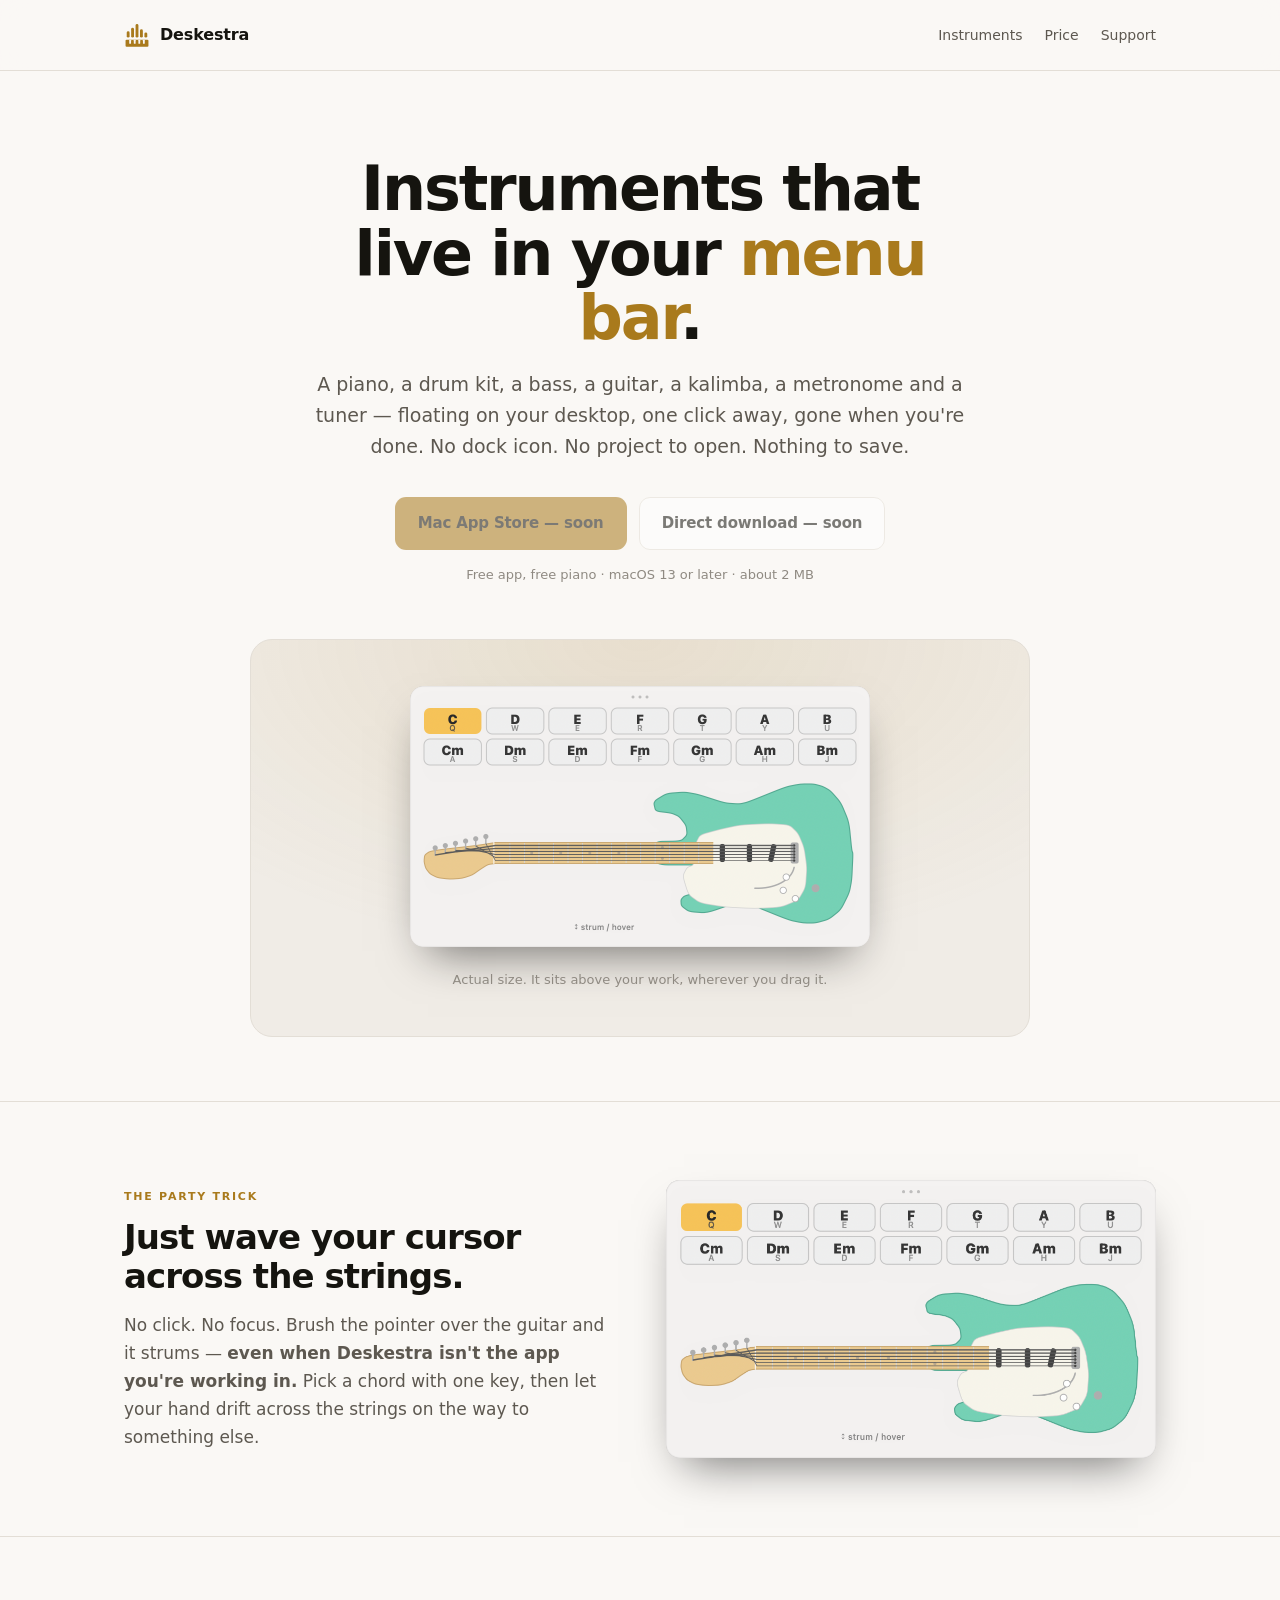
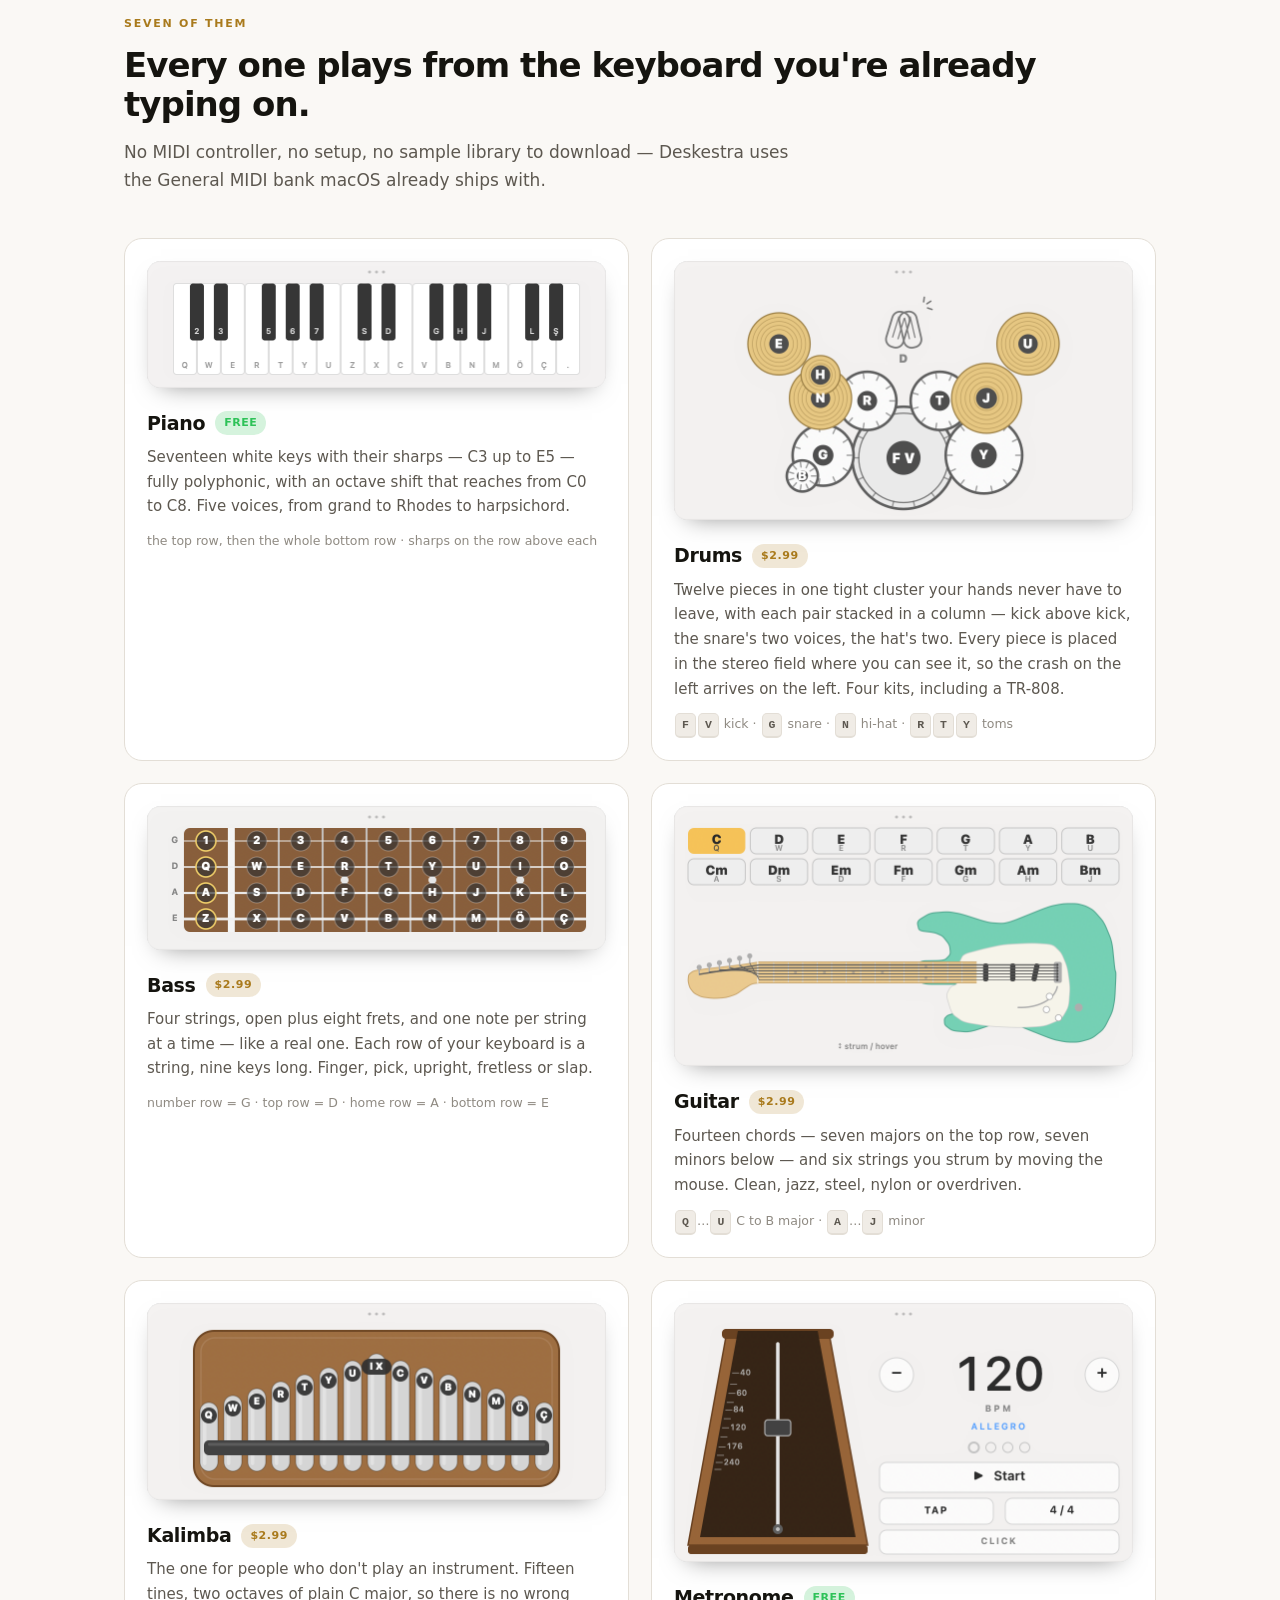
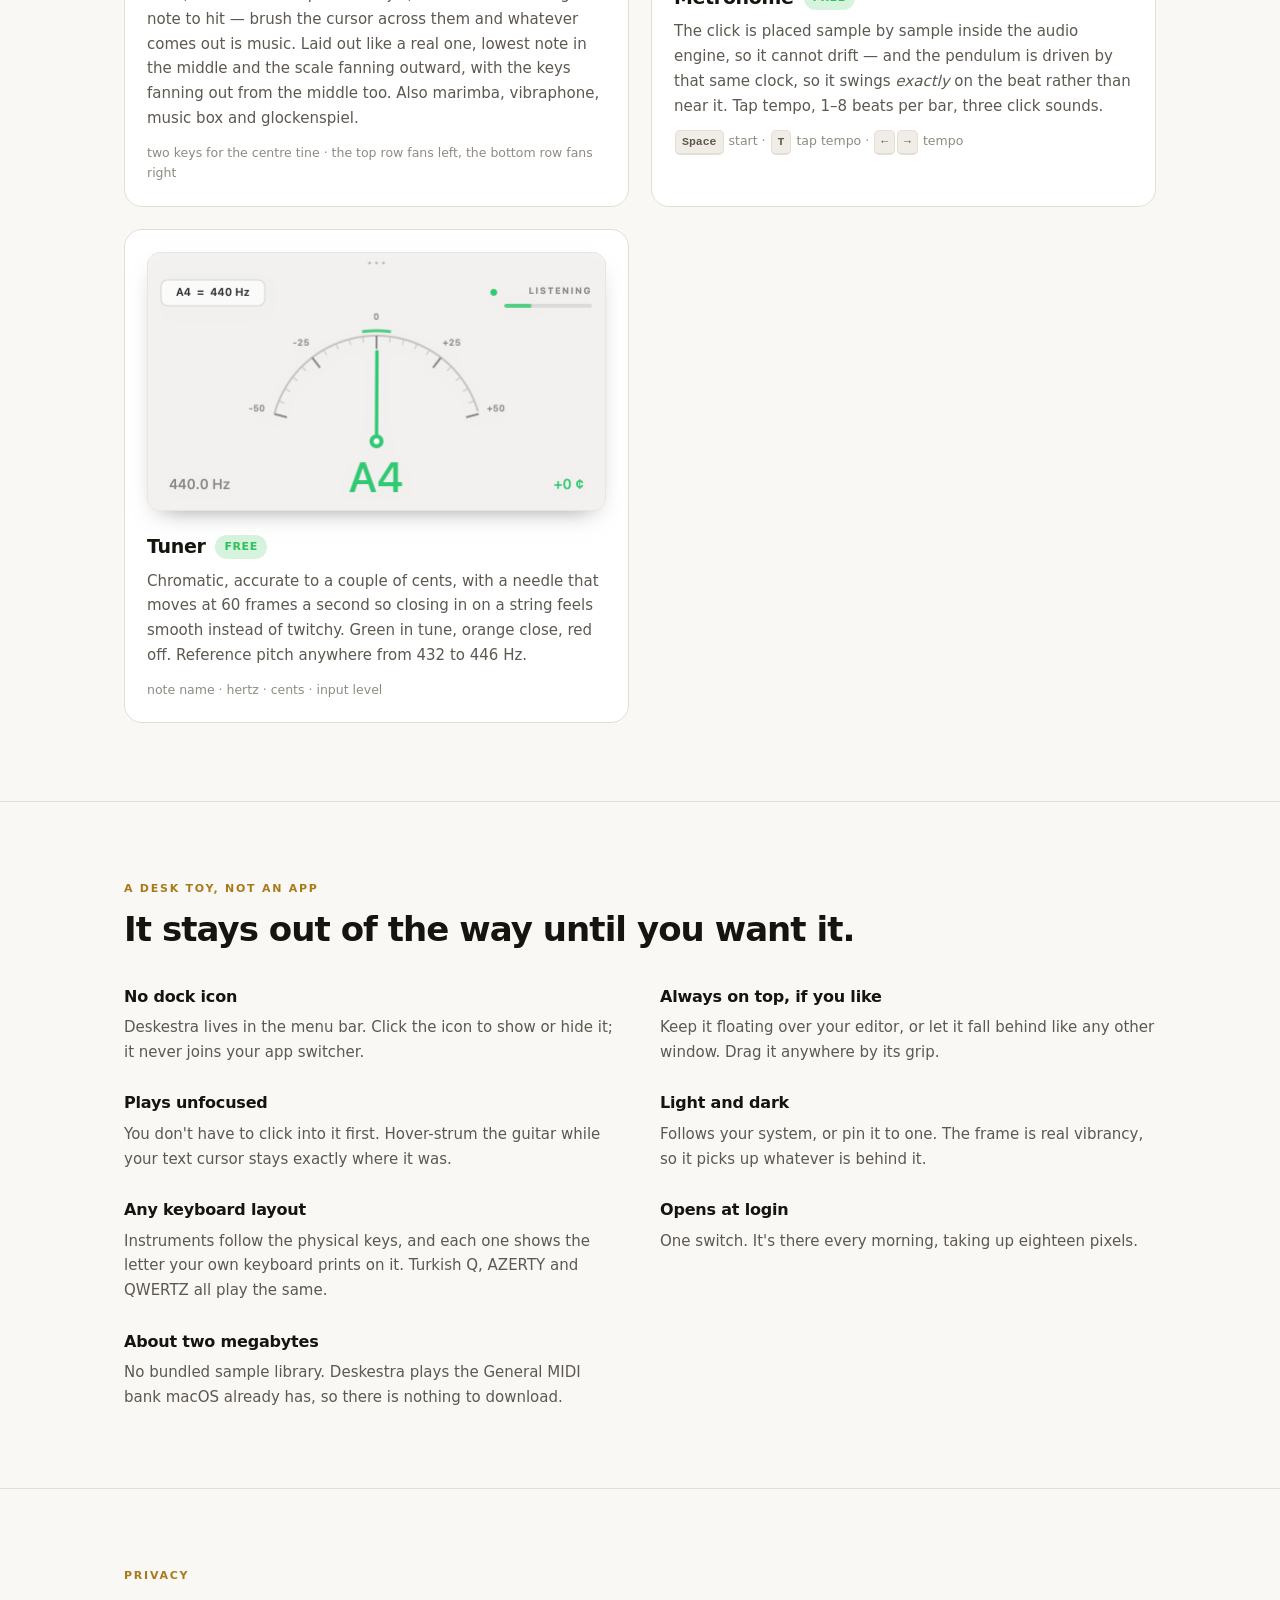
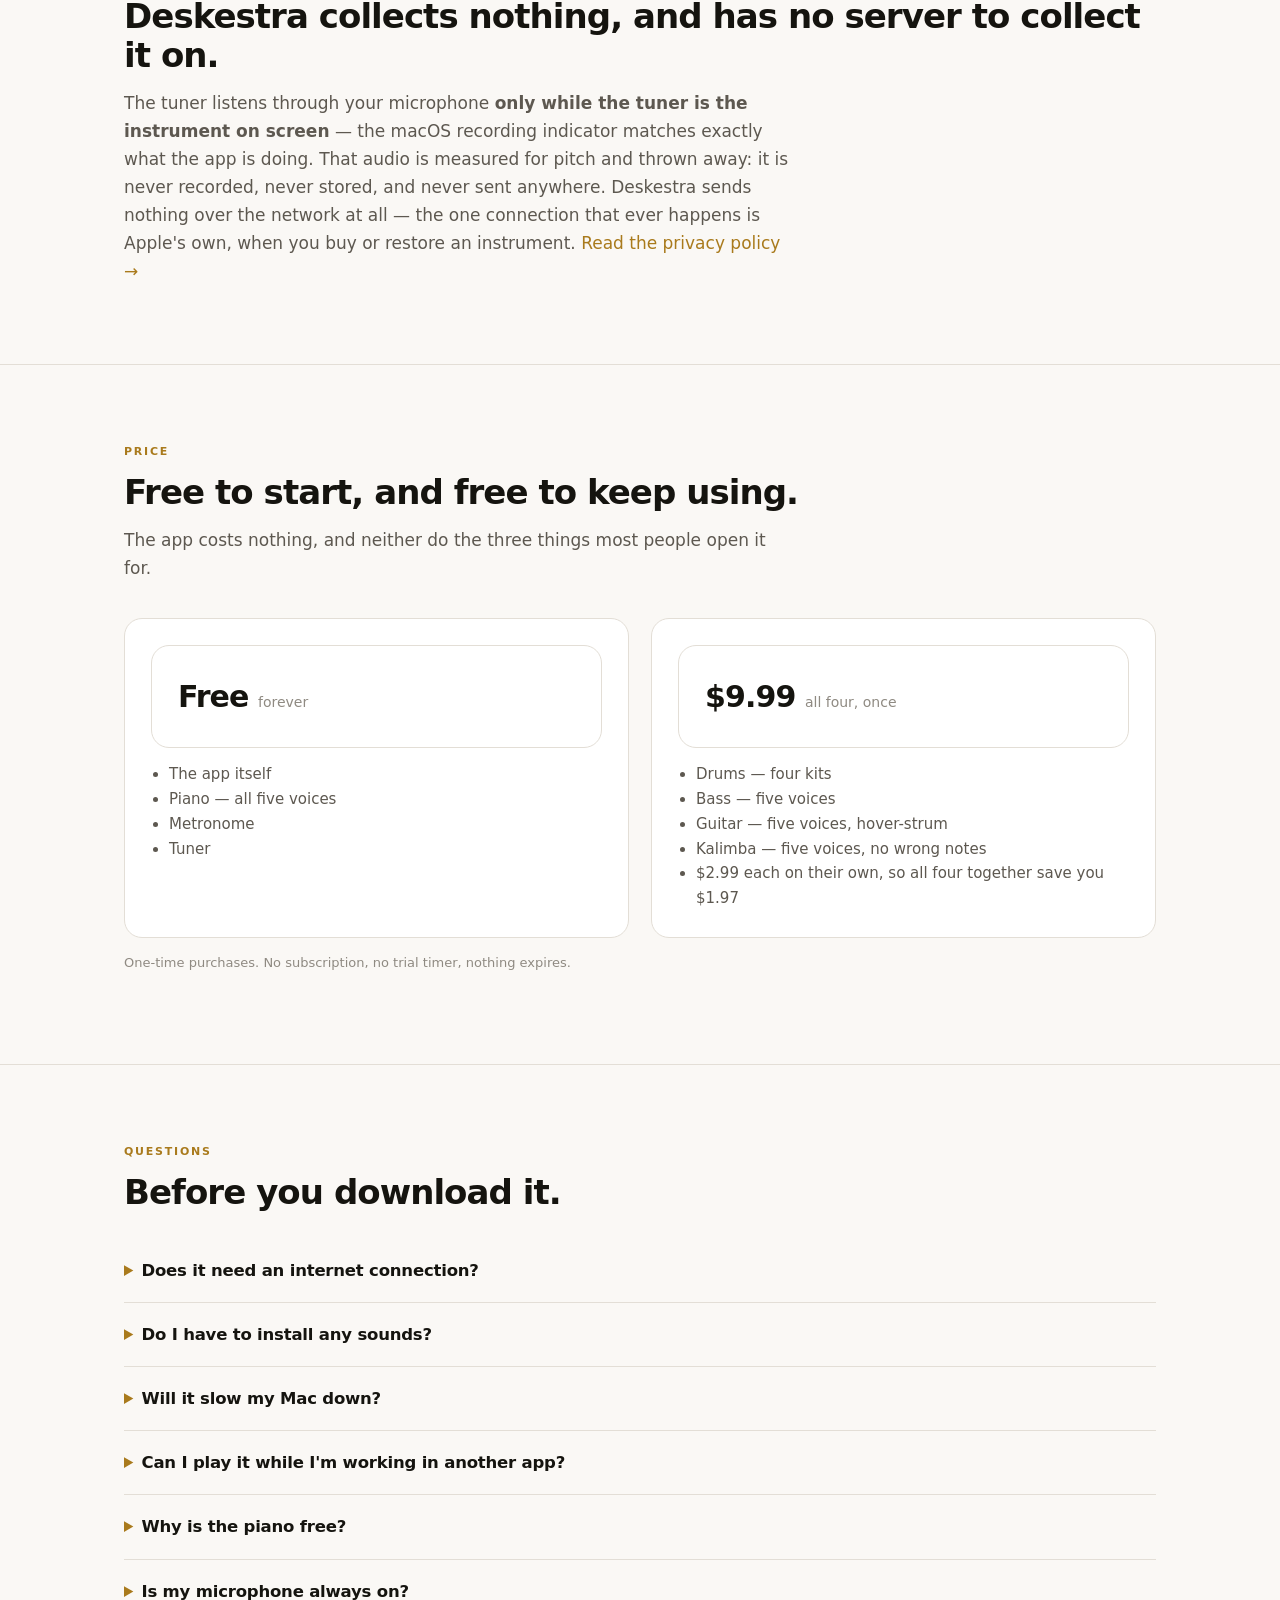
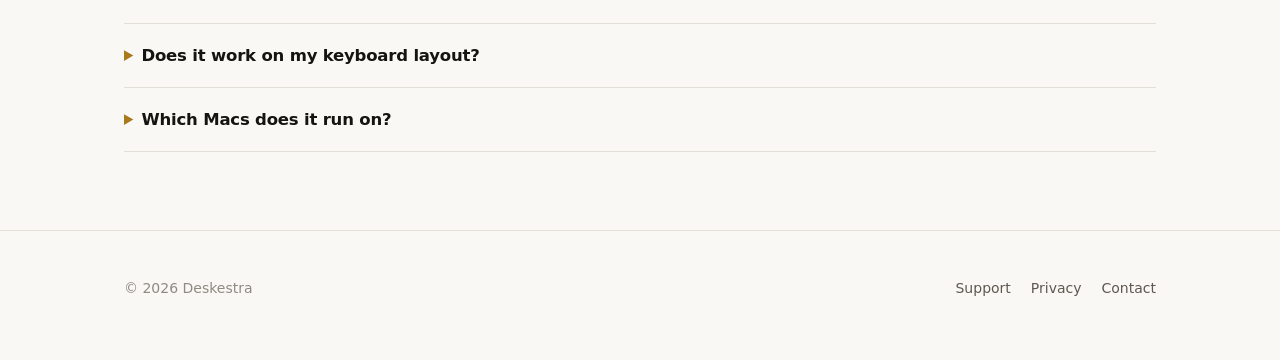
==== index.html @ 3e63b039 "Site: sync from the app repository (99d9c0f)" ====
<!DOCTYPE html>
<html lang="en">
<head>
<meta charset="utf-8">
<meta name="viewport" content="width=device-width, initial-scale=1">
<!-- The page ships its own light and dark designs; stop extensions from re-inventing them. -->
<meta name="darkreader-lock">
<title>Deskestra — instruments in your menu bar</title>
<meta name="description" content="A piano, a drum kit, a bass, a guitar, a kalimba, a metronome and a tuner that live in your Mac's menu bar. Free app, free piano. macOS 13+.">
<meta property="og:title" content="Deskestra — instruments in your menu bar">
<meta property="og:description" content="Seven instruments that float on your desktop, one click away, gone when you're done.">
<meta property="og:type" content="website">
<link rel="stylesheet" href="style.css">
<link rel="icon" href="img/appicon.png">
</head>
<body>

<header>
  <div class="wrap">
    <a class="wordmark" href="/">
      <svg class="mark" viewBox="0 0 100 100" aria-hidden="true">
        <mask id="dm">
          <rect width="100" height="100" fill="#000"/>
          <rect x="10.5" y="36" width="11" height="24" rx="5.5" fill="#fff"/>
          <rect x="27.5" y="22" width="11" height="38" rx="5.5" fill="#fff"/>
          <rect x="44.5" y="8"  width="11" height="52" rx="5.5" fill="#fff"/>
          <rect x="61.5" y="28" width="11" height="32" rx="5.5" fill="#fff"/>
          <rect x="78.5" y="40" width="11" height="20" rx="5.5" fill="#fff"/>
          <rect x="6" y="68" width="88" height="27" rx="4" fill="#fff"/>
          <rect x="20.1" y="68" width="7" height="16" rx="2" fill="#000"/>
          <rect x="37.7" y="68" width="7" height="16" rx="2" fill="#000"/>
          <rect x="55.3" y="68" width="7" height="16" rx="2" fill="#000"/>
          <rect x="72.9" y="68" width="7" height="16" rx="2" fill="#000"/>
        </mask>
        <rect width="100" height="100" fill="currentColor" mask="url(#dm)"/>
      </svg>
      Deskestra
    </a>
    <nav>
      <a href="#instruments">Instruments</a>
      <a href="#price">Price</a>
      <a href="support.html">Support</a>
    </nav>
  </div>
</header>

<div class="wrap hero">
  <h1>Instruments that live in your <em>menu bar</em>.</h1>
  <p class="lede">
    A piano, a drum kit, a bass, a guitar, a kalimba, a metronome and a tuner — floating on your
    desktop, one click away, gone when you're done. No dock icon. No project to open. Nothing to save.
  </p>
  <div class="cta">
    <a class="btn btn-primary" href="#" aria-disabled="true">Mac App Store — soon</a>
    <a class="btn btn-ghost" href="#" aria-disabled="true">Direct download — soon</a>
  </div>
  <p class="cta-note">Free app, free piano · macOS 13 or later · about 2 MB</p>

  <!-- TODO (site/README.md): replace this still with the hover-strum screen recording. Keep the poster
       so the page still reads if the video fails or the visitor has autoplay off.
  <video class="shot" autoplay loop muted playsinline poster="img/guitar-dark.png">
    <source src="img/hover-strum.mp4" type="video/mp4">
  </video> -->
  <figure class="stage">
    <picture>
      <source srcset="img/guitar-dark.png" media="(prefers-color-scheme: dark)">
      <img class="shot" src="img/guitar-light.png" width="920" height="522" alt="Deskestra's guitar module: two rows of chord buttons above an electric guitar you strum with the cursor.">
    </picture>
    <figcaption>Actual size. It sits above your work, wherever you drag it.</figcaption>
  </figure>
</div>

<section id="strum">
  <div class="wrap feature">
    <div>
      <p class="eyebrow">The party trick</p>
      <h2>Just wave your cursor across the strings.</h2>
      <p>
        No click. No focus. Brush the pointer over the guitar and it strums — <strong>even when
        Deskestra isn't the app you're working in.</strong> Pick a chord with one key, then let your
        hand drift across the strings on the way to something else.
      </p>
    </div>
    <picture>
      <source srcset="img/guitar-dark.png" media="(prefers-color-scheme: dark)">
      <img class="shot" src="img/guitar-light.png" width="920" height="522" alt="The guitar module, showing major chords on the top row and minor chords below.">
    </picture>
  </div>
</section>

<section id="instruments">
  <div class="wrap">
    <p class="eyebrow">Seven of them</p>
    <h2>Every one plays from the keyboard you're already typing on.</h2>
    <p>No MIDI controller, no setup, no sample library to download — Deskestra uses the General MIDI
       bank macOS already ships with.</p>

    <div class="grid">

      <article class="card">
        <picture>
          <source srcset="img/piano-dark.png" media="(prefers-color-scheme: dark)">
          <img class="shot" src="img/piano-light.png" width="920" height="254" alt="Two octaves of piano keys with the computer key for each printed on it.">
        </picture>
        <h3>Piano <span class="tag tag-free">Free</span></h3>
        <p>Seventeen white keys with their sharps — C3 up to E5 — fully polyphonic, with an octave shift
           that reaches from C0 to C8. Five voices, from grand to Rhodes to harpsichord.</p>
        <p class="keys">the top row, then the whole bottom row · sharps on the row above each</p>
      </article>

      <article class="card">
        <picture>
          <source srcset="img/drums-dark.png" media="(prefers-color-scheme: dark)">
          <img class="shot" src="img/drums-light.png" width="920" height="400" alt="A drum kit drawn from above: drums as circles, cymbals as gold discs, each with its key letter.">
        </picture>
        <h3>Drums <span class="tag tag-paid">$2.99</span></h3>
        <p>Twelve pieces in one tight cluster your hands never have to leave, with each pair stacked in a
           column — kick above kick, the snare's two voices, the hat's two. Every piece is placed in the
           stereo field where you can see it, so the crash on the left arrives on the left. Four kits,
           including a TR-808.</p>
        <p class="keys"><kbd>F</kbd><kbd>V</kbd> kick · <kbd>G</kbd> snare · <kbd>N</kbd> hi-hat · <kbd>R</kbd><kbd>T</kbd><kbd>Y</kbd> toms</p>
      </article>

      <article class="card">
        <picture>
          <source srcset="img/bass-dark.png" media="(prefers-color-scheme: dark)">
          <img class="shot" src="img/bass-light.png" width="920" height="288" alt="A four-string bass fretboard, one keyboard row per string.">
        </picture>
        <h3>Bass <span class="tag tag-paid">$2.99</span></h3>
        <p>Four strings, open plus eight frets, and one note per string at a time — like a real one.
           Each row of your keyboard is a string, nine keys long. Finger, pick, upright, fretless or slap.</p>
        <p class="keys">number row = G · top row = D · home row = A · bottom row = E</p>
      </article>

      <article class="card">
        <picture>
          <source srcset="img/guitar-dark.png" media="(prefers-color-scheme: dark)">
          <img class="shot" src="img/guitar-light.png" width="920" height="522" alt="The guitar module with fourteen chord buttons above the instrument.">
        </picture>
        <h3>Guitar <span class="tag tag-paid">$2.99</span></h3>
        <p>Fourteen chords — seven majors on the top row, seven minors below — and six strings you
           strum by moving the mouse. Clean, jazz, steel, nylon or overdriven.</p>
        <p class="keys"><kbd>Q</kbd>…<kbd>U</kbd> C to B major · <kbd>A</kbd>…<kbd>J</kbd> minor</p>
      </article>

      <article class="card">
        <picture>
          <source srcset="img/kalimba-dark.png" media="(prefers-color-scheme: dark)">
          <img class="shot" src="img/kalimba-light.png" width="920" height="396" alt="A kalimba: metal tines on a wooden board, the longest in the middle, fanning shorter towards each edge.">
        </picture>
        <h3>Kalimba <span class="tag tag-paid">$2.99</span></h3>
        <p>The one for people who don't play an instrument. Fifteen tines, two octaves of plain C major,
           so there is no wrong note to hit — brush the cursor across them and whatever comes out is
           music. Laid out like a real one, lowest note in the middle and the scale fanning outward, with
           the keys fanning out from the middle too. Also marimba, vibraphone, music box and glockenspiel.</p>
        <p class="keys">two keys for the centre tine · the top row fans left, the bottom row fans right</p>
      </article>

      <article class="card">
        <picture>
          <source srcset="img/metronome-dark.png" media="(prefers-color-scheme: dark)">
          <img class="shot" src="img/metronome-light.png" width="920" height="532" alt="A wedge metronome with a swinging pendulum beside a large BPM readout.">
        </picture>
        <h3>Metronome <span class="tag tag-free">Free</span></h3>
        <p>The click is placed sample by sample inside the audio engine, so it cannot drift — and the
           pendulum is driven by that same clock, so it swings <em>exactly</em> on the beat rather
           than near it. Tap tempo, 1–8 beats per bar, three click sounds.</p>
        <p class="keys"><kbd>Space</kbd> start · <kbd>T</kbd> tap tempo · <kbd>←</kbd><kbd>→</kbd> tempo</p>
      </article>

      <article class="card">
        <picture>
          <source srcset="img/tuner-dark.png" media="(prefers-color-scheme: dark)">
          <img class="shot" src="img/tuner-light.png" width="920" height="580" alt="A chromatic tuner showing the note name, frequency in hertz and the error in cents.">
        </picture>
        <h3>Tuner <span class="tag tag-free">Free</span></h3>
        <p>Chromatic, accurate to a couple of cents, with a needle that moves at 60 frames a second so
           closing in on a string feels smooth instead of twitchy. Green in tune, orange close, red
           off. Reference pitch anywhere from 432 to 446 Hz.</p>
        <p class="keys">note name · hertz · cents · input level</p>
      </article>

    </div>
  </div>
</section>

<section id="desktop">
  <div class="wrap">
    <p class="eyebrow">A desk toy, not an app</p>
    <h2>It stays out of the way until you want it.</h2>
    <ul class="points">
      <li><h3>No dock icon</h3><p>Deskestra lives in the menu bar. Click the icon to show or hide it; it never joins your app switcher.</p></li>
      <li><h3>Always on top, if you like</h3><p>Keep it floating over your editor, or let it fall behind like any other window. Drag it anywhere by its grip.</p></li>
      <li><h3>Plays unfocused</h3><p>You don't have to click into it first. Hover-strum the guitar while your text cursor stays exactly where it was.</p></li>
      <li><h3>Light and dark</h3><p>Follows your system, or pin it to one. The frame is real vibrancy, so it picks up whatever is behind it.</p></li>
      <li><h3>Any keyboard layout</h3><p>Instruments follow the physical keys, and each one shows the letter your own keyboard prints on it. Turkish Q, AZERTY and QWERTZ all play the same.</p></li>
      <li><h3>Opens at login</h3><p>One switch. It's there every morning, taking up eighteen pixels.</p></li>
      <li><h3>About two megabytes</h3><p>No bundled sample library. Deskestra plays the General MIDI bank macOS already has, so there is nothing to download.</p></li>
    </ul>
  </div>
</section>

<section id="privacy-teaser">
  <div class="wrap">
    <p class="eyebrow">Privacy</p>
    <h2>Deskestra collects nothing, and has no server to collect it on.</h2>
    <p>
      The tuner listens through your microphone <strong>only while the tuner is the instrument on
      screen</strong> — the macOS recording indicator matches exactly what the app is doing. That audio
      is measured for pitch and thrown away: it is never recorded, never stored, and never sent
      anywhere. Deskestra sends nothing over the network at all — the one connection that ever happens is
      Apple's own, when you buy or restore an instrument.
      <a href="privacy.html">Read the privacy policy →</a>
    </p>
  </div>
</section>

<section id="price">
  <div class="wrap">
    <p class="eyebrow">Price</p>
    <h2>Free to start, and free to keep using.</h2>
    <p>The app costs nothing, and neither do the three things most people open it for.</p>
    <div class="price">
      <div>
        <div class="amount">Free <small>forever</small></div>
        <ul>
          <li>The app itself</li>
          <li>Piano — all five voices</li>
          <li>Metronome</li>
          <li>Tuner</li>
        </ul>
      </div>
      <div>
        <div class="amount">$9.99 <small>all four, once</small></div>
        <ul>
          <li>Drums — four kits</li>
          <li>Bass — five voices</li>
          <li>Guitar — five voices, hover-strum</li>
          <li>Kalimba — five voices, no wrong notes</li>
          <li>$2.99 each on their own, so all four together save you $1.97</li>
        </ul>
      </div>
    </div>
    <p class="cta-note">One-time purchases. No subscription, no trial timer, nothing expires.</p>
  </div>
</section>

<section id="faq">
  <div class="wrap">
    <p class="eyebrow">Questions</p>
    <h2>Before you download it.</h2>
    <div style="margin-top:26px">
      <details>
        <summary>Does it need an internet connection?</summary>
        <p>No. Every instrument works offline, forever. The only moment a connection is needed is buying or
           restoring an instrument, and that is handled by Apple's App Store rather than by us.</p>
      </details>
      <details>
        <summary>Do I have to install any sounds?</summary>
        <p>No. Every instrument plays the General MIDI bank that ships with macOS, which is why the app
           is about two megabytes instead of several hundred.</p>
      </details>
      <details>
        <summary>Will it slow my Mac down?</summary>
        <p>It does essentially nothing until you play something. The tuner is the only part that works
           continuously, and only while it's the instrument on screen.</p>
      </details>
      <details>
        <summary>Can I play it while I'm working in another app?</summary>
        <p>Yes — that's rather the point. The window doesn't steal focus, and the guitar strums on hover
           without a click.</p>
      </details>
      <details>
        <summary>Why is the piano free?</summary>
        <p>Because a desk toy you have to pay for before you know whether you like it isn't a desk toy.
           Play the piano, run the metronome, tune your guitar. If you want the drums too, they're $2.99.</p>
      </details>
      <details>
        <summary>Is my microphone always on?</summary>
        <p>No. Recording starts when you open the tuner and stops when you leave it. Nothing is recorded
           or transmitted at any point — see the <a href="privacy.html">privacy policy</a>.</p>
      </details>
      <details>
        <summary>Does it work on my keyboard layout?</summary>
        <p>Yes. Every instrument is mapped to physical keys rather than to letters, and the letter drawn on
           each key, tine or drum is the one your own layout prints there — so the fingering is identical on
           a US, Turkish, French or German keyboard.</p>
      </details>
      <details>
        <summary>Which Macs does it run on?</summary>
        <p>macOS 13 Ventura or later, on both Apple silicon and Intel.</p>
      </details>
    </div>
  </div>
</section>

<footer>
  <div class="wrap">
    <span>© 2026 Deskestra</span>
    <nav>
      <a href="support.html">Support</a>
      <a href="privacy.html">Privacy</a>
      <a href="mailto:safabulatdev@icloud.com">Contact</a>
    </nav>
  </div>
</footer>

</body>
</html>
---- style.css ----
/* Deskestra — landing page.
   Brand: charcoal + brass, same as the app icon. Dark first, light supported; both are real designs,
   not one inverted. No framework, no build step, no external requests — the whole site is three HTML
   files and this stylesheet, so it can be dropped on any host. */

:root {
    --brass:      #e6b857;
    --brass-dim:  #c99a3f;
    --bg:         #121212;
    --bg-raise:   #1b1b1c;
    --bg-sink:    #0c0c0d;
    --line:       #2c2c2e;
    --ink:        #f2f0ec;
    --ink-soft:   #a4a09a;
    --ink-faint:  #6d6a66;
    --green:      #2ec258;
    --radius:     14px;
    --page:       1080px;
}

@media (prefers-color-scheme: light) {
    :root {
        --bg:       #faf8f5;
        --bg-raise: #ffffff;
        --bg-sink:  #f0ece6;
        --line:     #e3ded6;
        --ink:      #15140f;
        --ink-soft: #5d5850;
        --ink-faint:#8f8a82;
        --brass:    #a97a1c;
        --brass-dim:#8a6314;
    }
}

* { box-sizing: border-box; }

html { -webkit-text-size-adjust: 100%; }

body {
    margin: 0;
    background: var(--bg);
    color: var(--ink);
    font: 16px/1.65 -apple-system, BlinkMacSystemFont, "Segoe UI", Inter, system-ui, sans-serif;
    -webkit-font-smoothing: antialiased;
}

a { color: var(--brass); text-decoration: none; }
a:hover { text-decoration: underline; }

.wrap { max-width: var(--page); margin: 0 auto; padding: 0 24px; }

/* ── header ─────────────────────────────────────────────────────────────── */
header {
    padding: 22px 0;
    border-bottom: 1px solid var(--line);
    position: sticky; top: 0;
    background: color-mix(in srgb, var(--bg) 88%, transparent);
    backdrop-filter: saturate(160%) blur(12px);
    z-index: 10;
}
header .wrap { display: flex; align-items: center; gap: 12px; }
.wordmark { display: flex; align-items: center; gap: 10px; font-weight: 650; letter-spacing: -0.01em; color: var(--ink); }
.wordmark:hover { text-decoration: none; }
.mark { width: 26px; height: 26px; color: var(--brass); flex: none; }
header nav { margin-left: auto; display: flex; gap: 22px; font-size: 14px; }
header nav a { color: var(--ink-soft); }
header nav a:hover { color: var(--ink); text-decoration: none; }

/* ── hero ───────────────────────────────────────────────────────────────── */
.hero { padding: 86px 0 64px; text-align: center; }
.hero h1 {
    margin: 0 auto 18px;
    max-width: 15ch;
    font-size: clamp(34px, 6.4vw, 62px);
    line-height: 1.04;
    letter-spacing: -0.035em;
    font-weight: 700;
}
.hero h1 em { font-style: normal; color: var(--brass); }
.lede {
    margin: 0 auto;
    max-width: 54ch;
    font-size: clamp(16px, 2.1vw, 19px);
    color: var(--ink-soft);
}

.cta { margin-top: 34px; display: flex; gap: 12px; justify-content: center; flex-wrap: wrap; }
.btn {
    display: inline-flex; align-items: center; gap: 9px;
    padding: 13px 22px; border-radius: 11px;
    font-size: 15px; font-weight: 600; letter-spacing: -0.01em;
    border: 1px solid transparent;
}
.btn-primary { background: var(--brass); color: #17140d; }
.btn-primary:hover { background: var(--brass-dim); text-decoration: none; }
.btn-ghost { border-color: var(--line); color: var(--ink); background: var(--bg-raise); }
.btn-ghost:hover { border-color: var(--ink-faint); text-decoration: none; }
.btn[aria-disabled="true"] { opacity: .55; pointer-events: none; }
.cta-note { margin-top: 14px; font-size: 13px; color: var(--ink-faint); }

/* The app window, shown floating the way it actually sits on your desktop. */
.stage {
    margin: 54px auto 0;
    max-width: 780px;
    padding: 46px 30px;
    border-radius: 22px;
    border: 1px solid var(--line);
    background:
        radial-gradient(120% 130% at 50% 0%, color-mix(in srgb, var(--brass) 12%, transparent), transparent 62%),
        var(--bg-sink);
}
.shot { width: 100%; max-width: 460px; height: auto; display: block; margin: 0 auto;
        border-radius: var(--radius); box-shadow: 0 22px 44px -18px rgba(0,0,0,.55); }
.stage figcaption { margin-top: 22px; font-size: 13px; color: var(--ink-faint); }

/* ── sections ───────────────────────────────────────────────────────────── */
section { padding: 78px 0; border-top: 1px solid var(--line); }
.eyebrow {
    margin: 0 0 12px; font-size: 11px; font-weight: 700;
    letter-spacing: .16em; text-transform: uppercase; color: var(--brass);
}
h2 { margin: 0 0 14px; font-size: clamp(25px, 3.6vw, 34px); line-height: 1.15; letter-spacing: -0.028em; font-weight: 680; }
h2 + p { margin: 0; max-width: 62ch; color: var(--ink-soft); font-size: 17px; }

.feature { display: grid; grid-template-columns: 1fr 1fr; gap: 52px; align-items: center; }
.feature .shot { max-width: 100%; }

/* ── instrument grid ────────────────────────────────────────────────────── */
.grid { margin-top: 44px; display: grid; grid-template-columns: repeat(2, 1fr); gap: 22px; }
.card {
    padding: 22px; border: 1px solid var(--line); border-radius: 18px; background: var(--bg-raise);
}
.card .shot { max-width: 100%; box-shadow: 0 10px 24px -14px rgba(0,0,0,.5); }
.card h3 { margin: 20px 0 6px; font-size: 19px; letter-spacing: -0.018em; display: flex; align-items: center; gap: 10px; }
.card p { margin: 0; color: var(--ink-soft); font-size: 15px; }
.card .keys { margin: 12px 0 0; font-size: 12.5px; color: var(--ink-faint); }
kbd {
    display: inline-block; padding: 1px 6px; margin: 0 1px;
    border: 1px solid var(--line); border-bottom-width: 2px; border-radius: 5px;
    background: var(--bg-sink); font: 600 11.5px/1.7 ui-monospace, SFMono-Regular, Menlo, monospace;
    color: var(--ink-soft);
}
.tag {
    padding: 3px 9px; border-radius: 999px; font-size: 11px; font-weight: 700;
    letter-spacing: .05em; text-transform: uppercase;
}
.tag-free { background: color-mix(in srgb, var(--green) 20%, transparent); color: var(--green); }
.tag-paid { background: color-mix(in srgb, var(--brass) 18%, transparent); color: var(--brass); }

/* ── lists ──────────────────────────────────────────────────────────────── */
.points { margin: 34px 0 0; padding: 0; list-style: none; display: grid; grid-template-columns: repeat(2, 1fr); gap: 26px 40px; }
.points h3 { margin: 0 0 5px; font-size: 16px; letter-spacing: -0.012em; }
.points p { margin: 0; color: var(--ink-soft); font-size: 15px; }

.price { margin-top: 36px; display: grid; grid-template-columns: repeat(2, 1fr); gap: 22px; }
.price div { padding: 26px; border: 1px solid var(--line); border-radius: 18px; background: var(--bg-raise); }
.price .amount { font-size: 30px; font-weight: 700; letter-spacing: -0.03em; }
.price .amount small { font-size: 14px; font-weight: 500; color: var(--ink-faint); letter-spacing: 0; }
.price ul { margin: 14px 0 0; padding-left: 18px; color: var(--ink-soft); font-size: 15px; }

details {
    padding: 18px 0; border-bottom: 1px solid var(--line);
}
details summary { cursor: pointer; font-weight: 600; font-size: 16.5px; letter-spacing: -0.012em; }
details summary::marker { color: var(--brass); }
details p { margin: 10px 0 0; color: var(--ink-soft); }

/* ── footer ─────────────────────────────────────────────────────────────── */
footer { padding: 46px 0 60px; border-top: 1px solid var(--line); color: var(--ink-faint); font-size: 14px; }
footer .wrap { display: flex; gap: 24px; flex-wrap: wrap; align-items: center; }
footer nav { margin-left: auto; display: flex; gap: 20px; }
footer a { color: var(--ink-soft); }

/* ── prose pages (privacy, support) ─────────────────────────────────────── */
.prose { max-width: 66ch; padding: 64px 0 90px; }
.prose h1 { font-size: clamp(28px, 4.4vw, 40px); letter-spacing: -0.03em; margin: 0 0 8px; }
.prose .updated { margin: 0 0 34px; color: var(--ink-faint); font-size: 14px; }
.prose h2 { font-size: 20px; margin: 38px 0 10px; }
.prose p, .prose li { color: var(--ink-soft); }
.prose strong { color: var(--ink); }
.prose ul { padding-left: 20px; }

@media (max-width: 760px) {
    .feature, .grid, .points, .price { grid-template-columns: 1fr; }
    .feature { gap: 30px; }
    section { padding: 58px 0; }
    .hero { padding: 60px 0 44px; }
    header nav { display: none; }
}
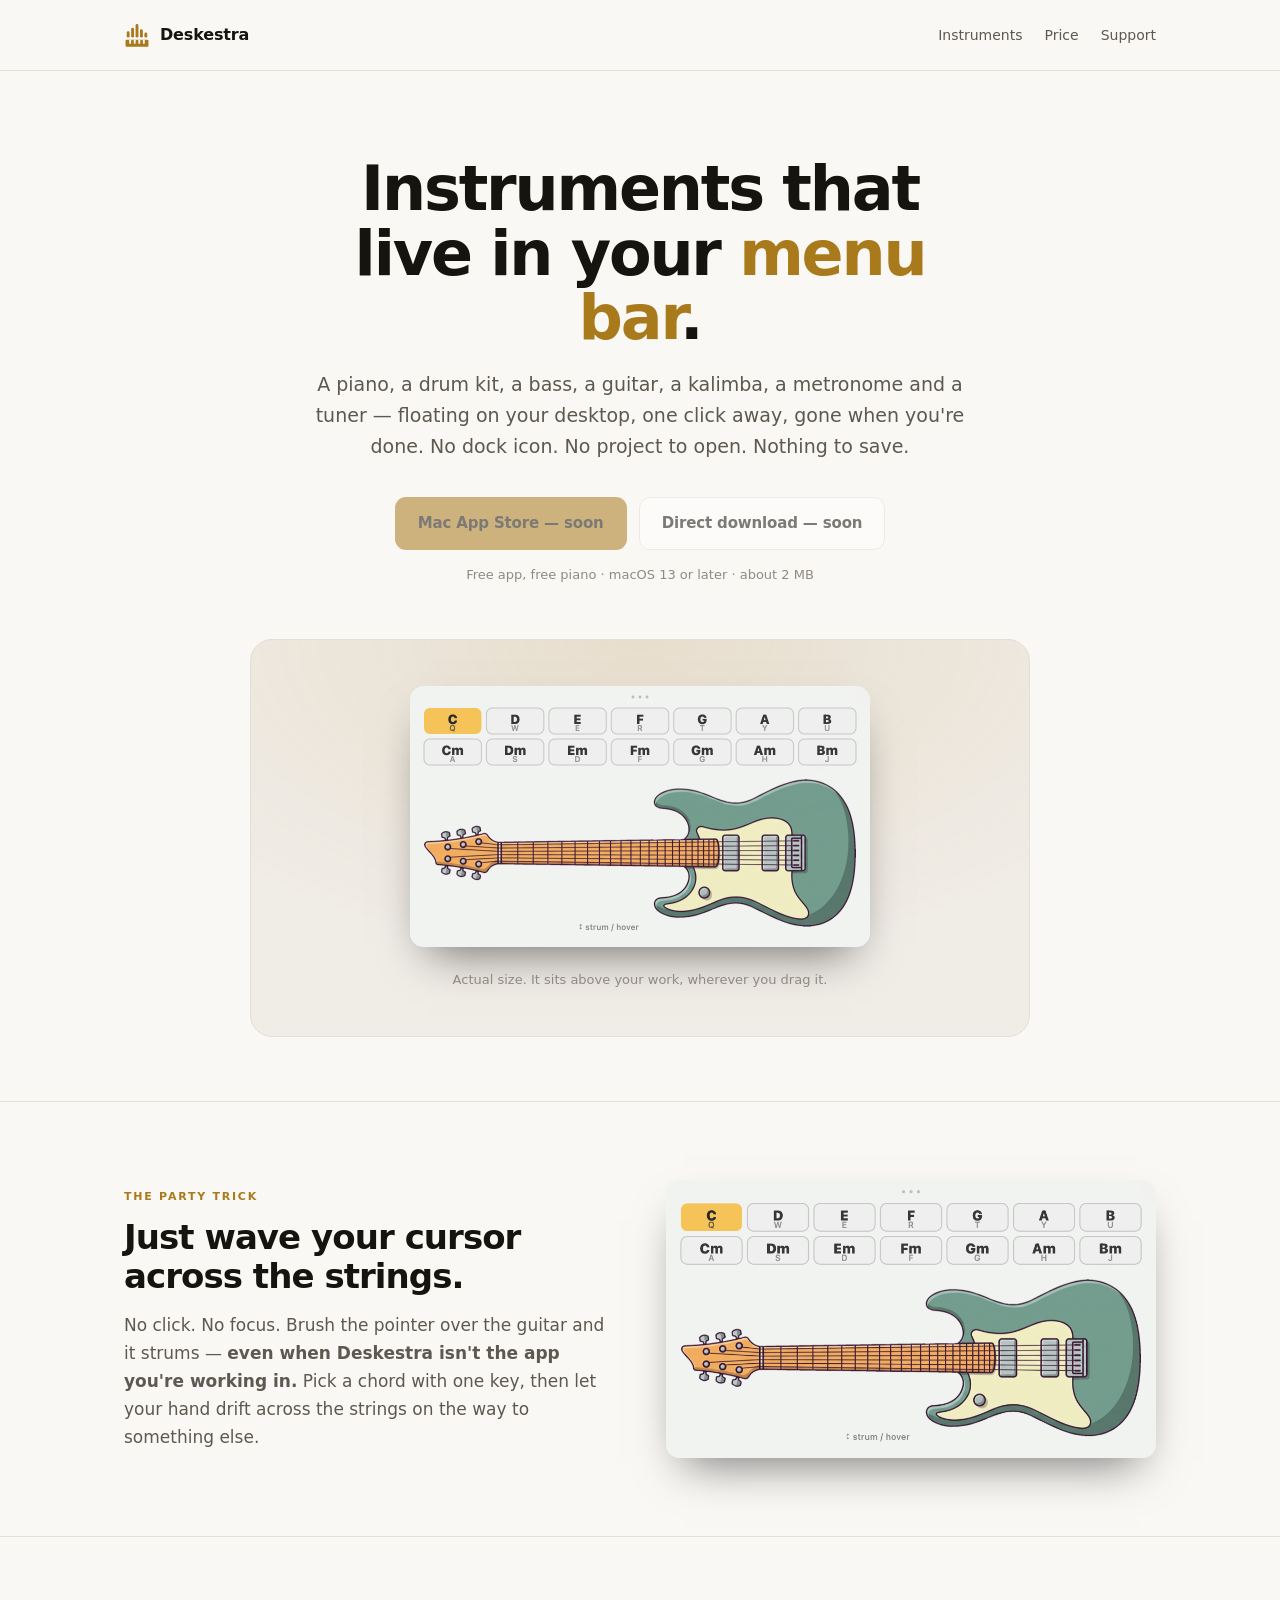
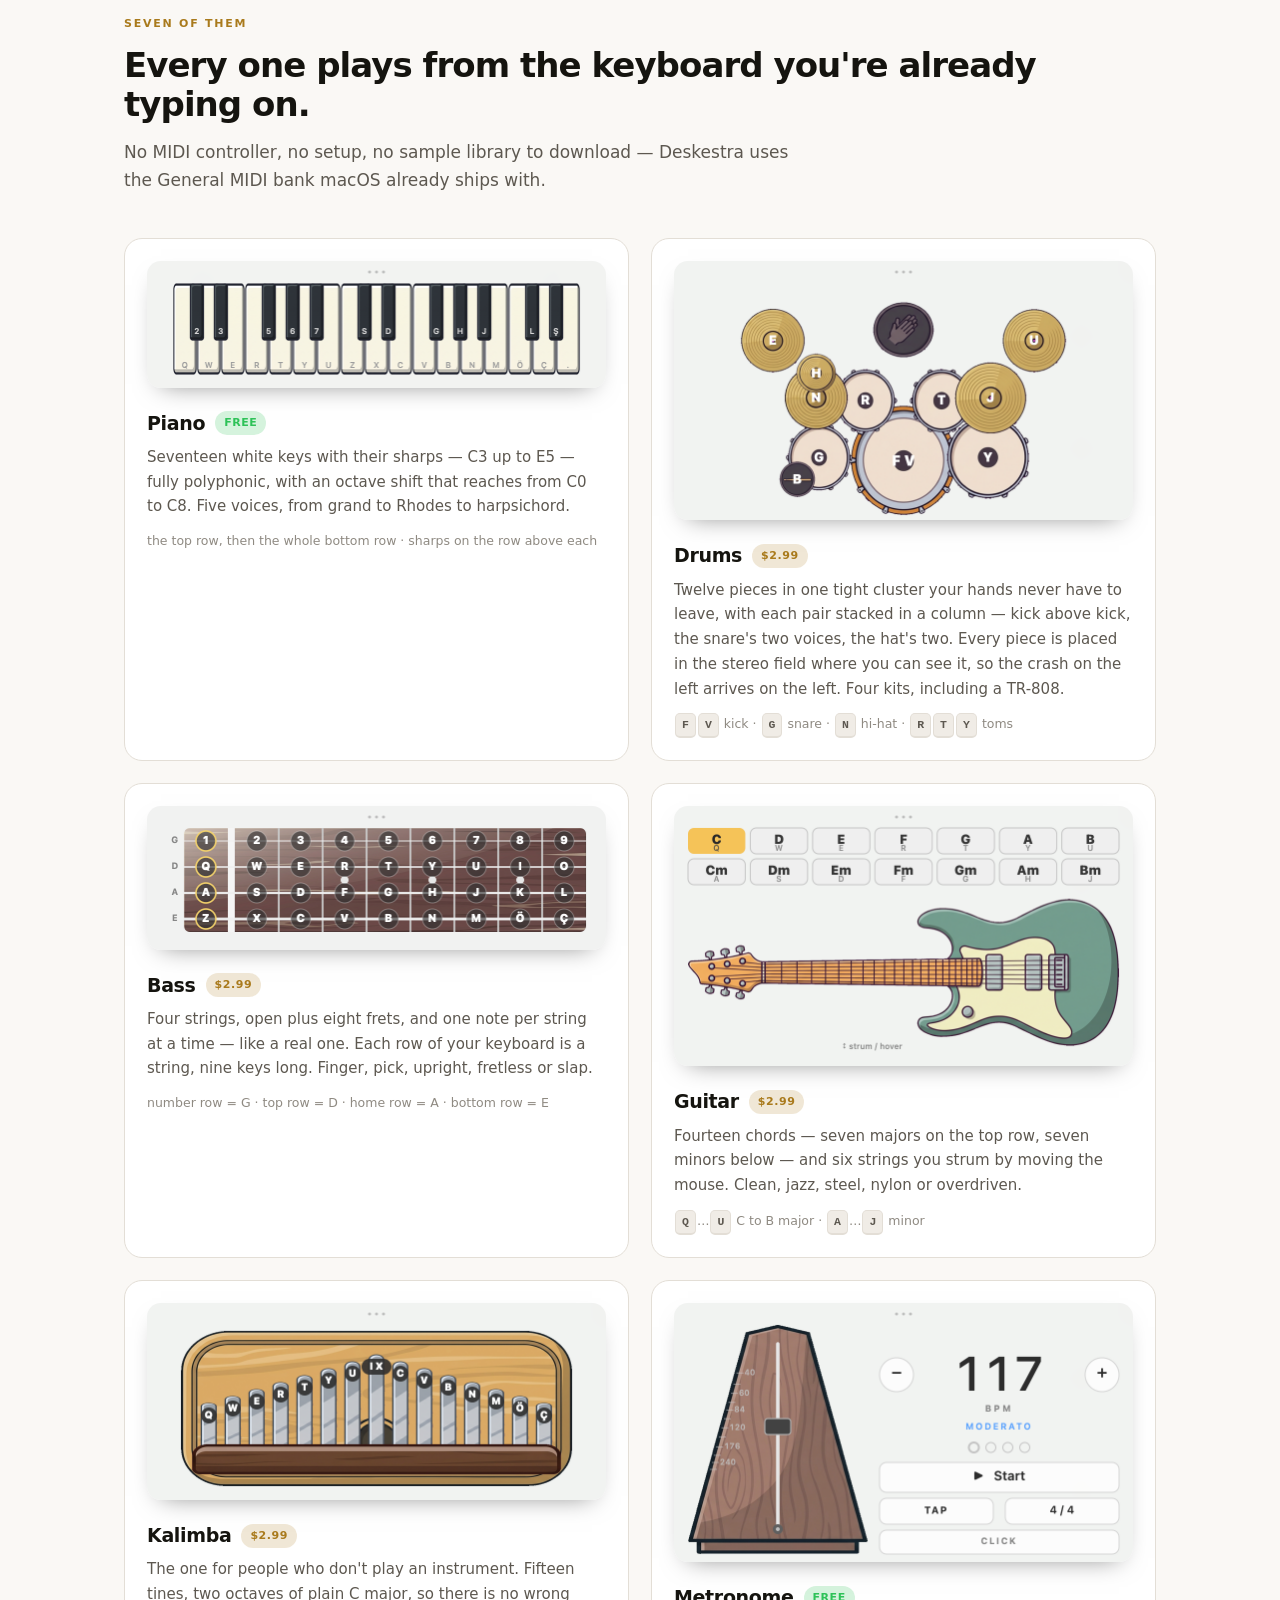
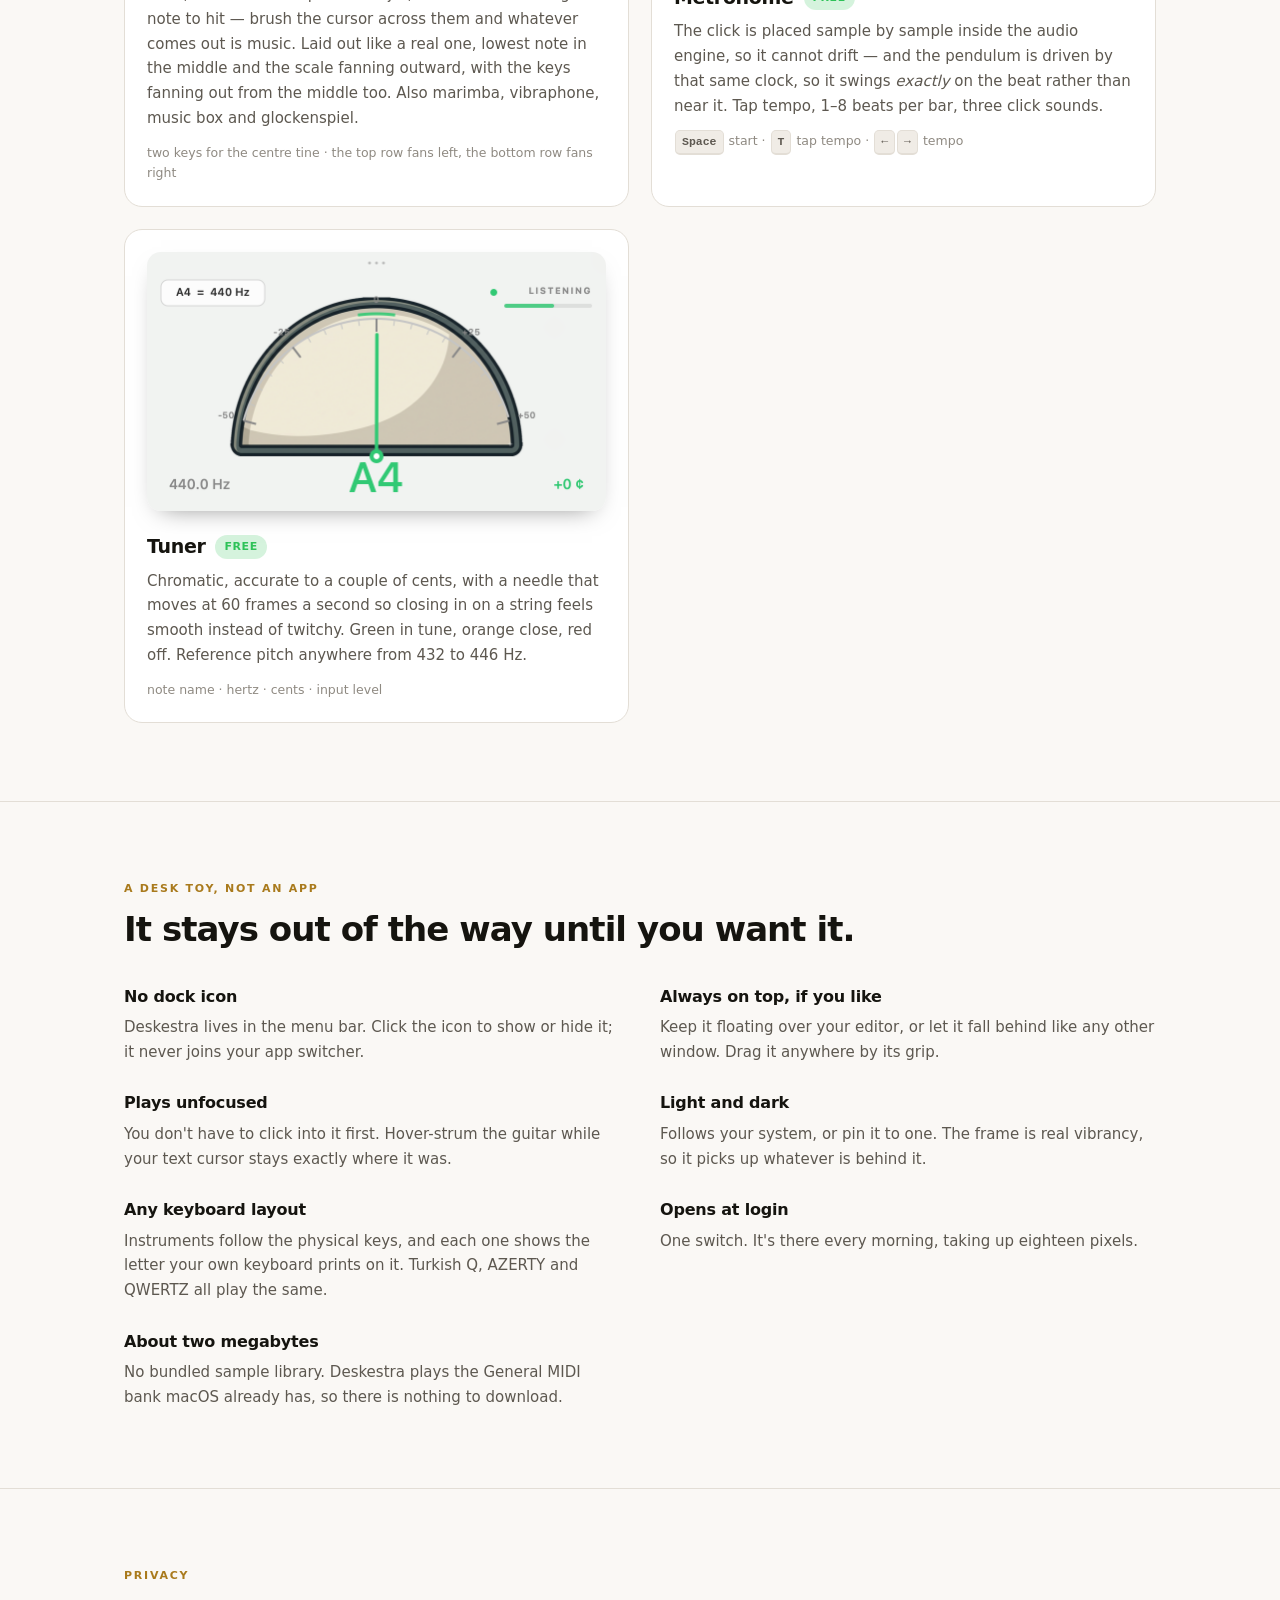
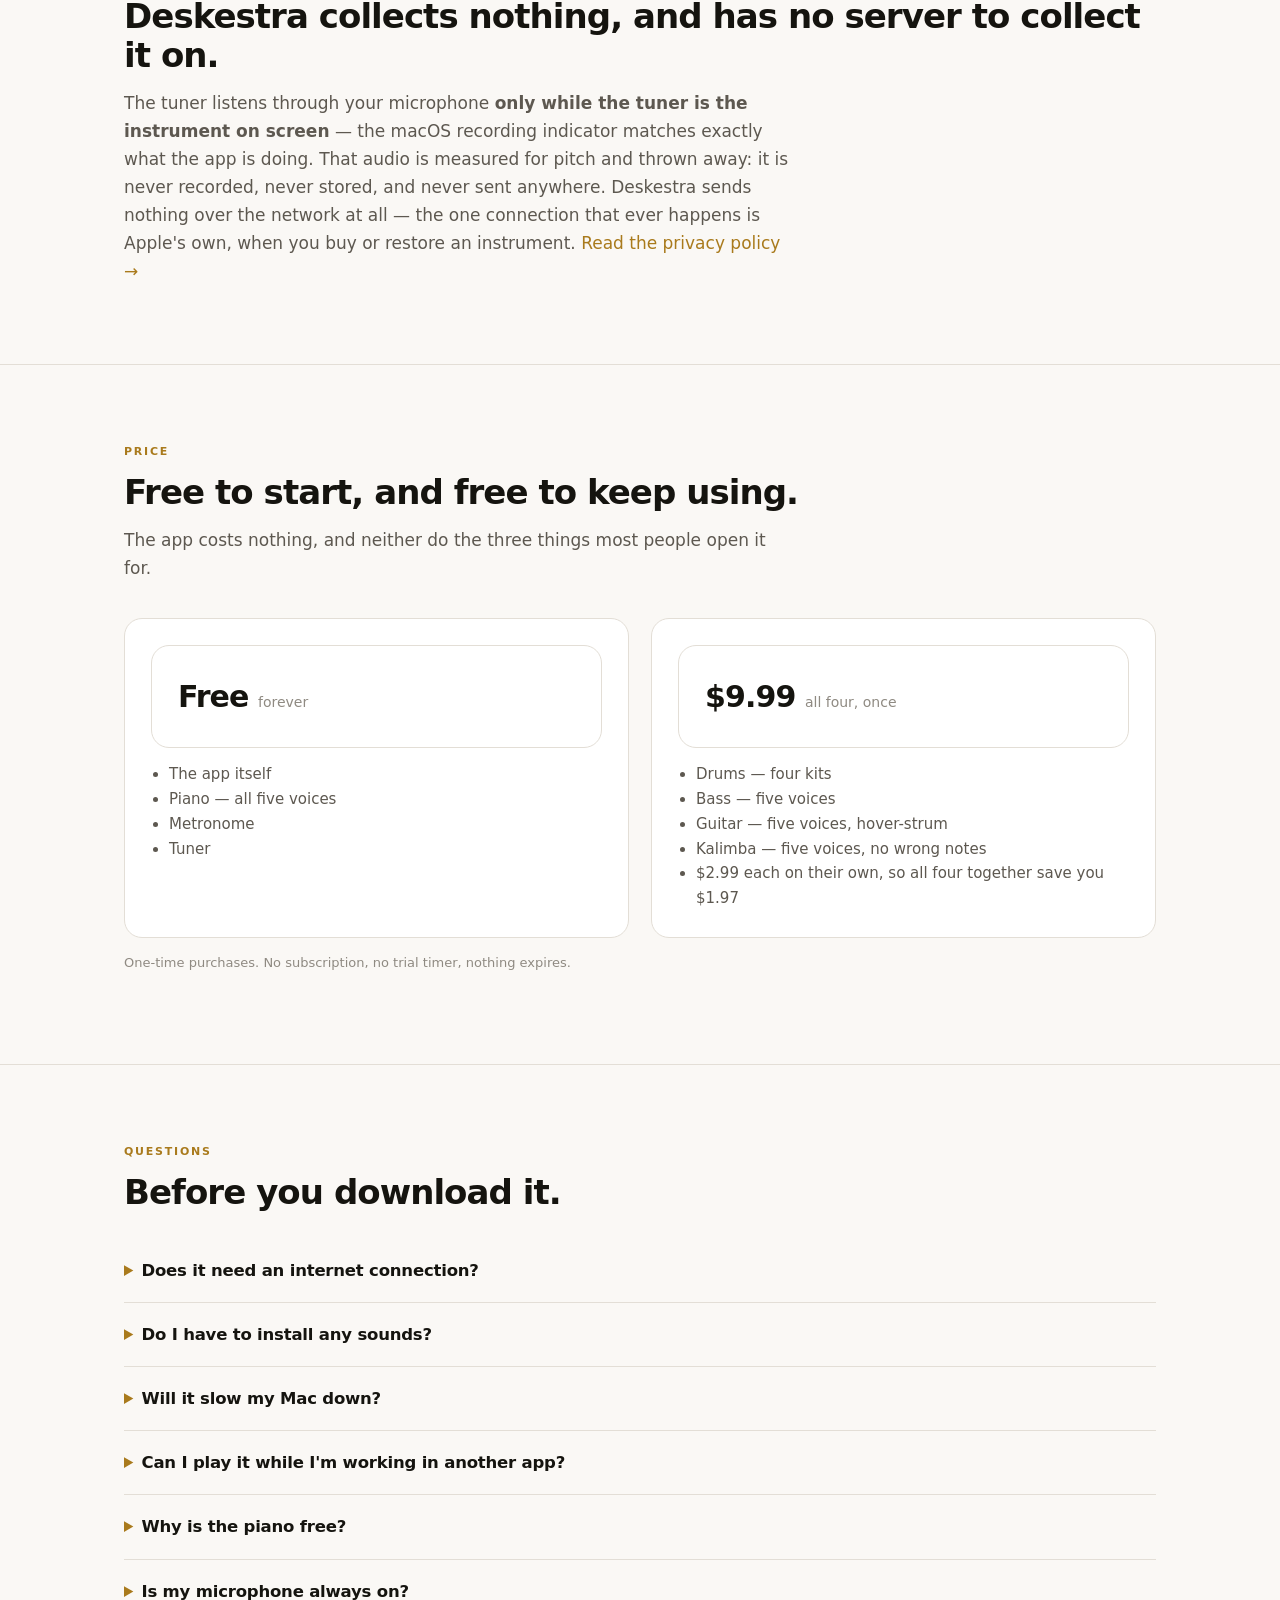
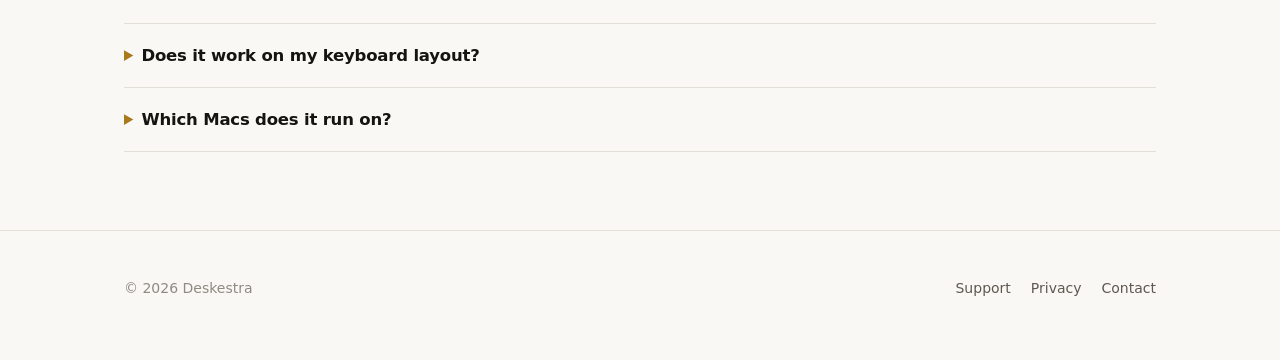
==== commit e7753efd: "Site: sync from the app repository (7519709)" ====
--- a/index.html
+++ b/index.html
@@ -111,7 +111,7 @@
       <article class="card">
         <picture>
           <source srcset="img/drums-dark.png" media="(prefers-color-scheme: dark)">
-          <img class="shot" src="img/drums-light.png" width="920" height="400" alt="A drum kit drawn from above: drums as circles, cymbals as gold discs, each with its key letter.">
+          <img class="shot" src="img/drums-light.png" width="920" height="520" alt="A drum kit drawn from above: drums as circles, cymbals as gold discs, each with its key letter.">
         </picture>
         <h3>Drums <span class="tag tag-paid">$2.99</span></h3>
         <p>Twelve pieces in one tight cluster your hands never have to leave, with each pair stacked in a
@@ -159,7 +159,7 @@
       <article class="card">
         <picture>
           <source srcset="img/metronome-dark.png" media="(prefers-color-scheme: dark)">
-          <img class="shot" src="img/metronome-light.png" width="920" height="532" alt="A wedge metronome with a swinging pendulum beside a large BPM readout.">
+          <img class="shot" src="img/metronome-light.png" width="920" height="520" alt="A wedge metronome with a swinging pendulum beside a large BPM readout.">
         </picture>
         <h3>Metronome <span class="tag tag-free">Free</span></h3>
         <p>The click is placed sample by sample inside the audio engine, so it cannot drift — and the
@@ -171,7 +171,7 @@
       <article class="card">
         <picture>
           <source srcset="img/tuner-dark.png" media="(prefers-color-scheme: dark)">
-          <img class="shot" src="img/tuner-light.png" width="920" height="580" alt="A chromatic tuner showing the note name, frequency in hertz and the error in cents.">
+          <img class="shot" src="img/tuner-light.png" width="920" height="520" alt="A chromatic tuner showing the note name, frequency in hertz and the error in cents.">
         </picture>
         <h3>Tuner <span class="tag tag-free">Free</span></h3>
         <p>Chromatic, accurate to a couple of cents, with a needle that moves at 60 frames a second so
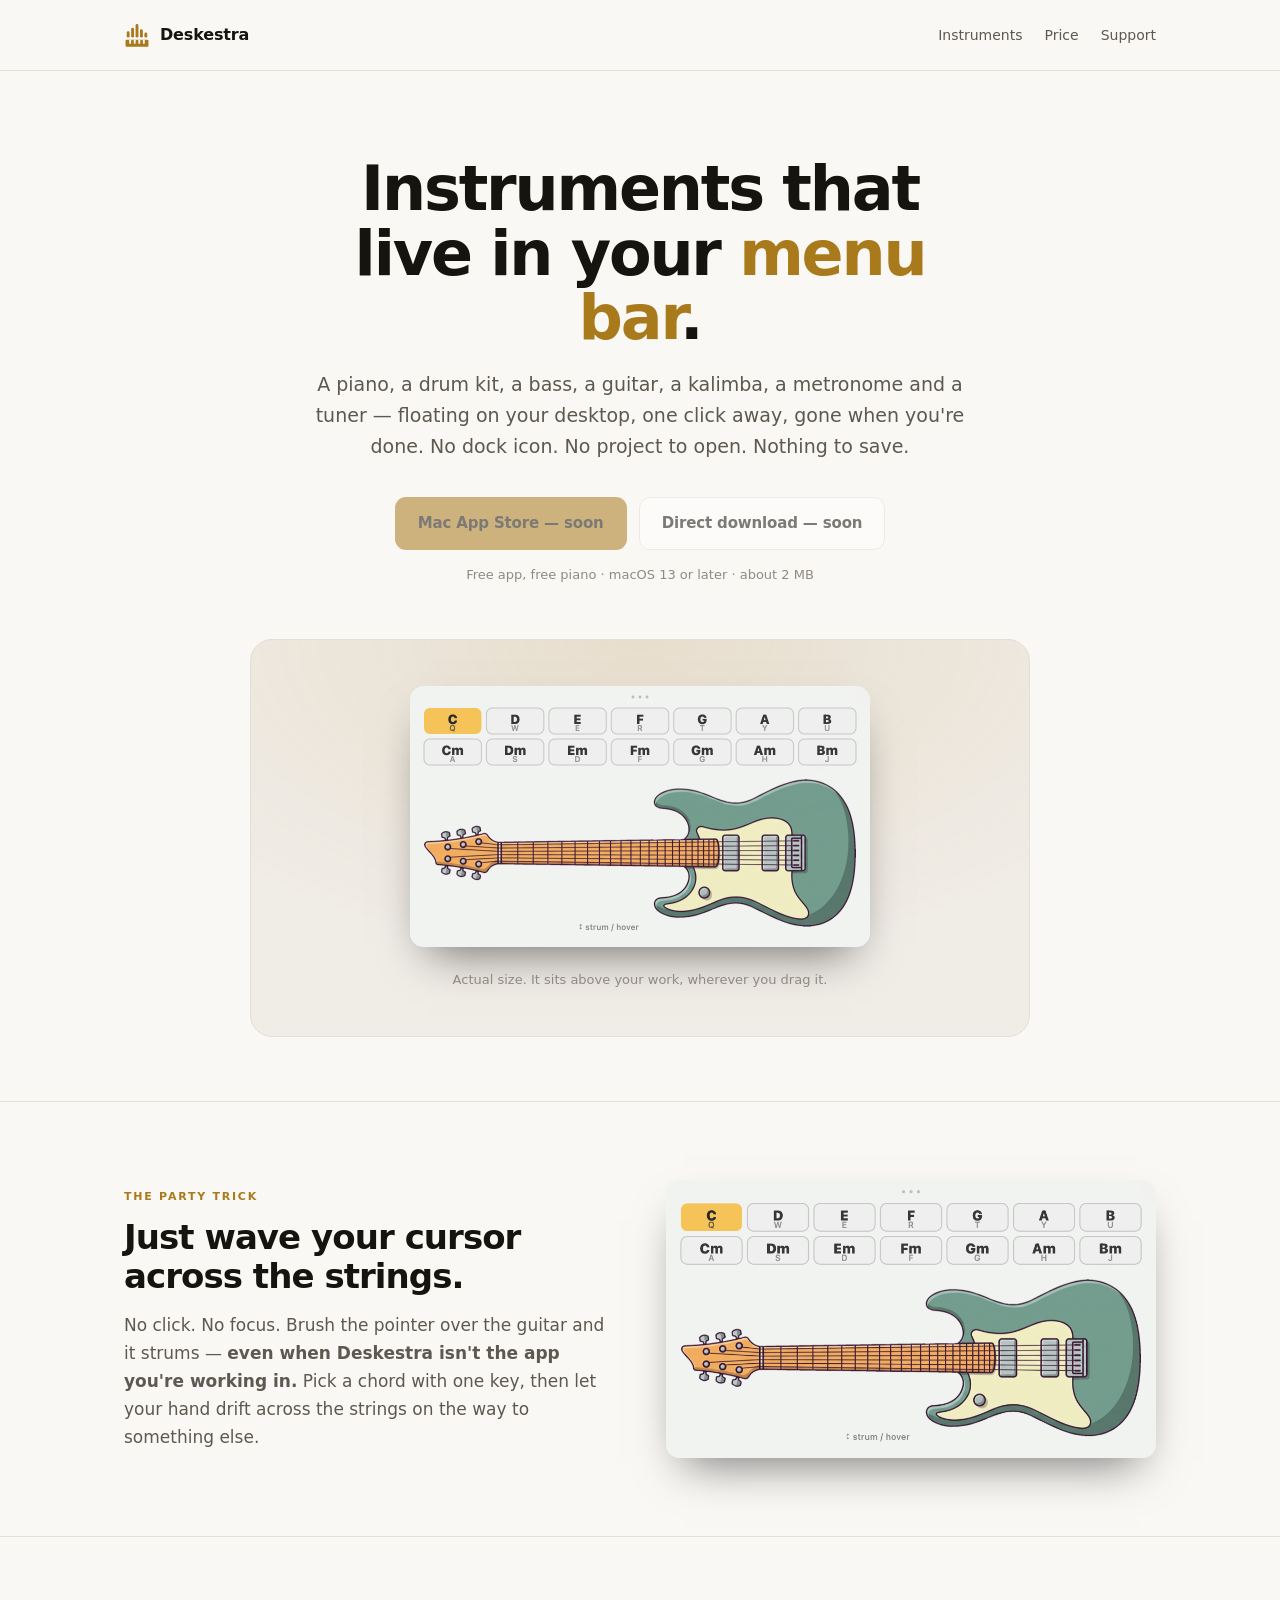
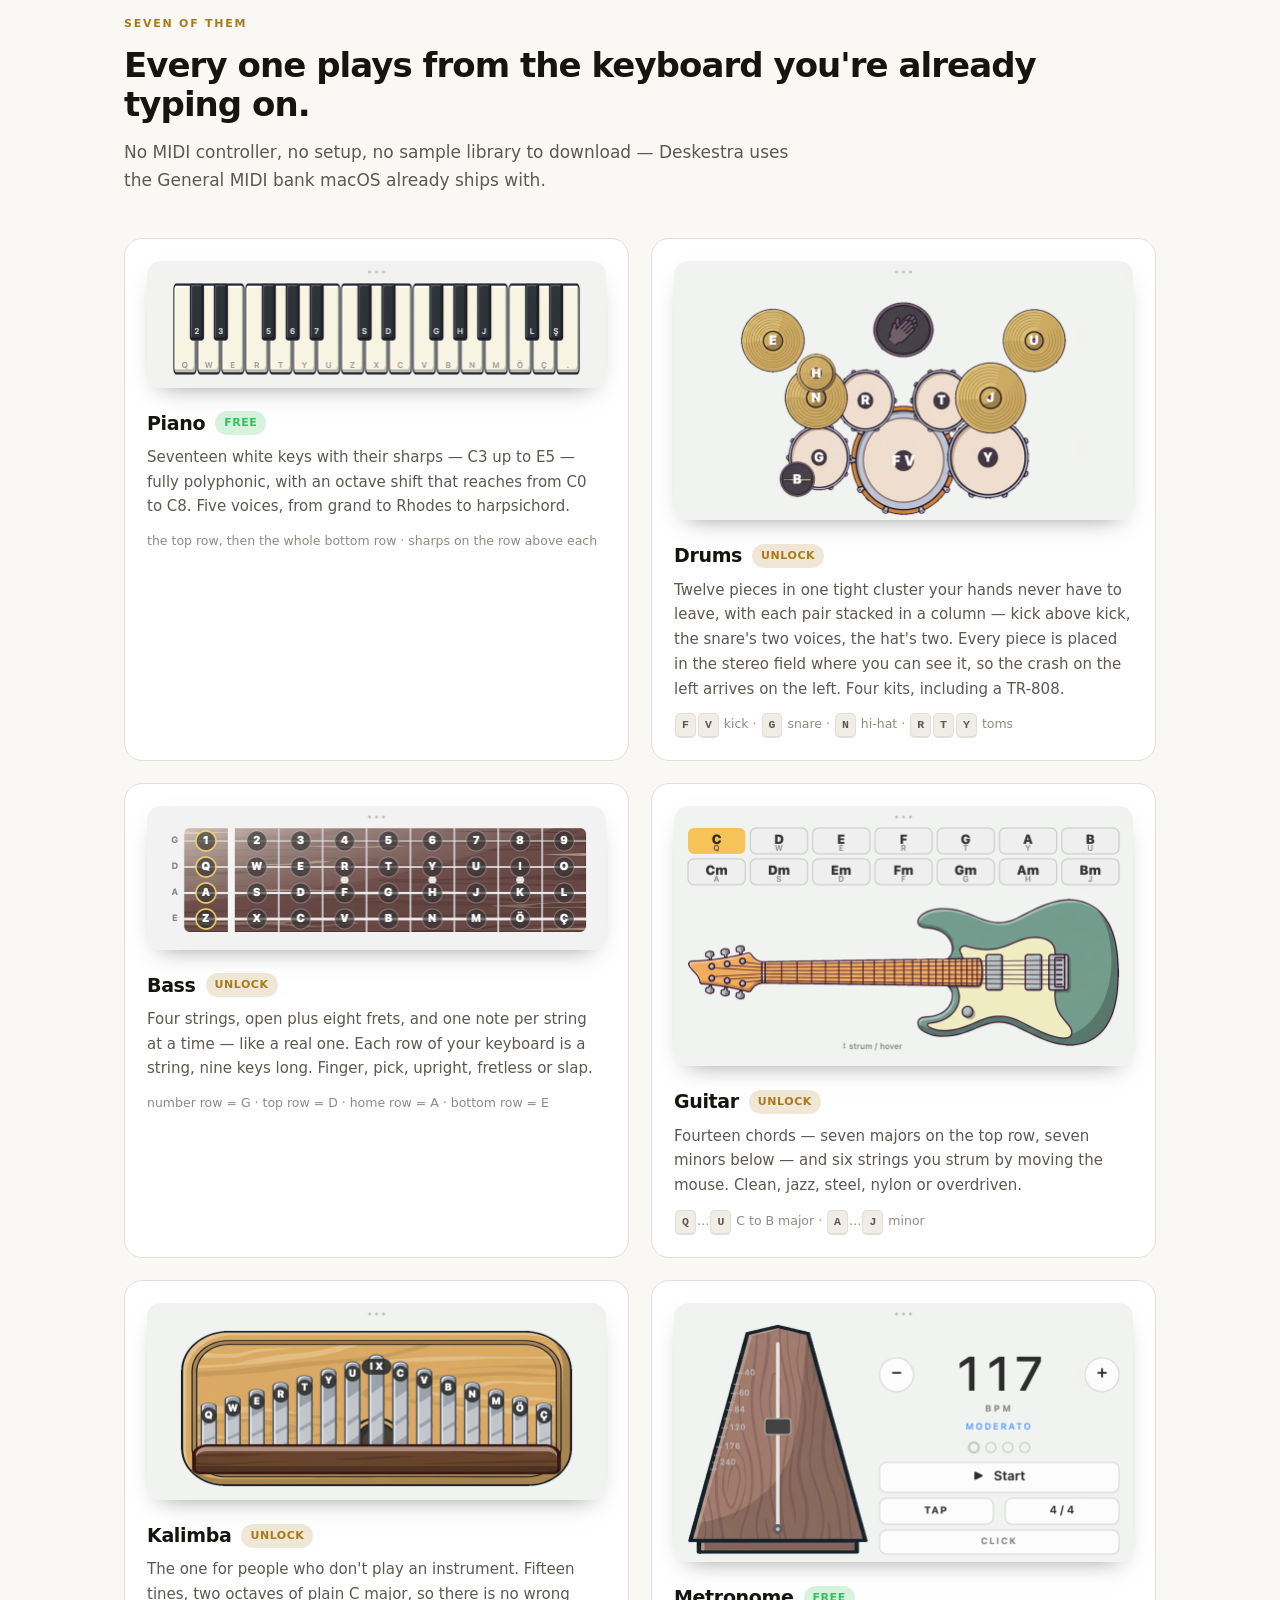
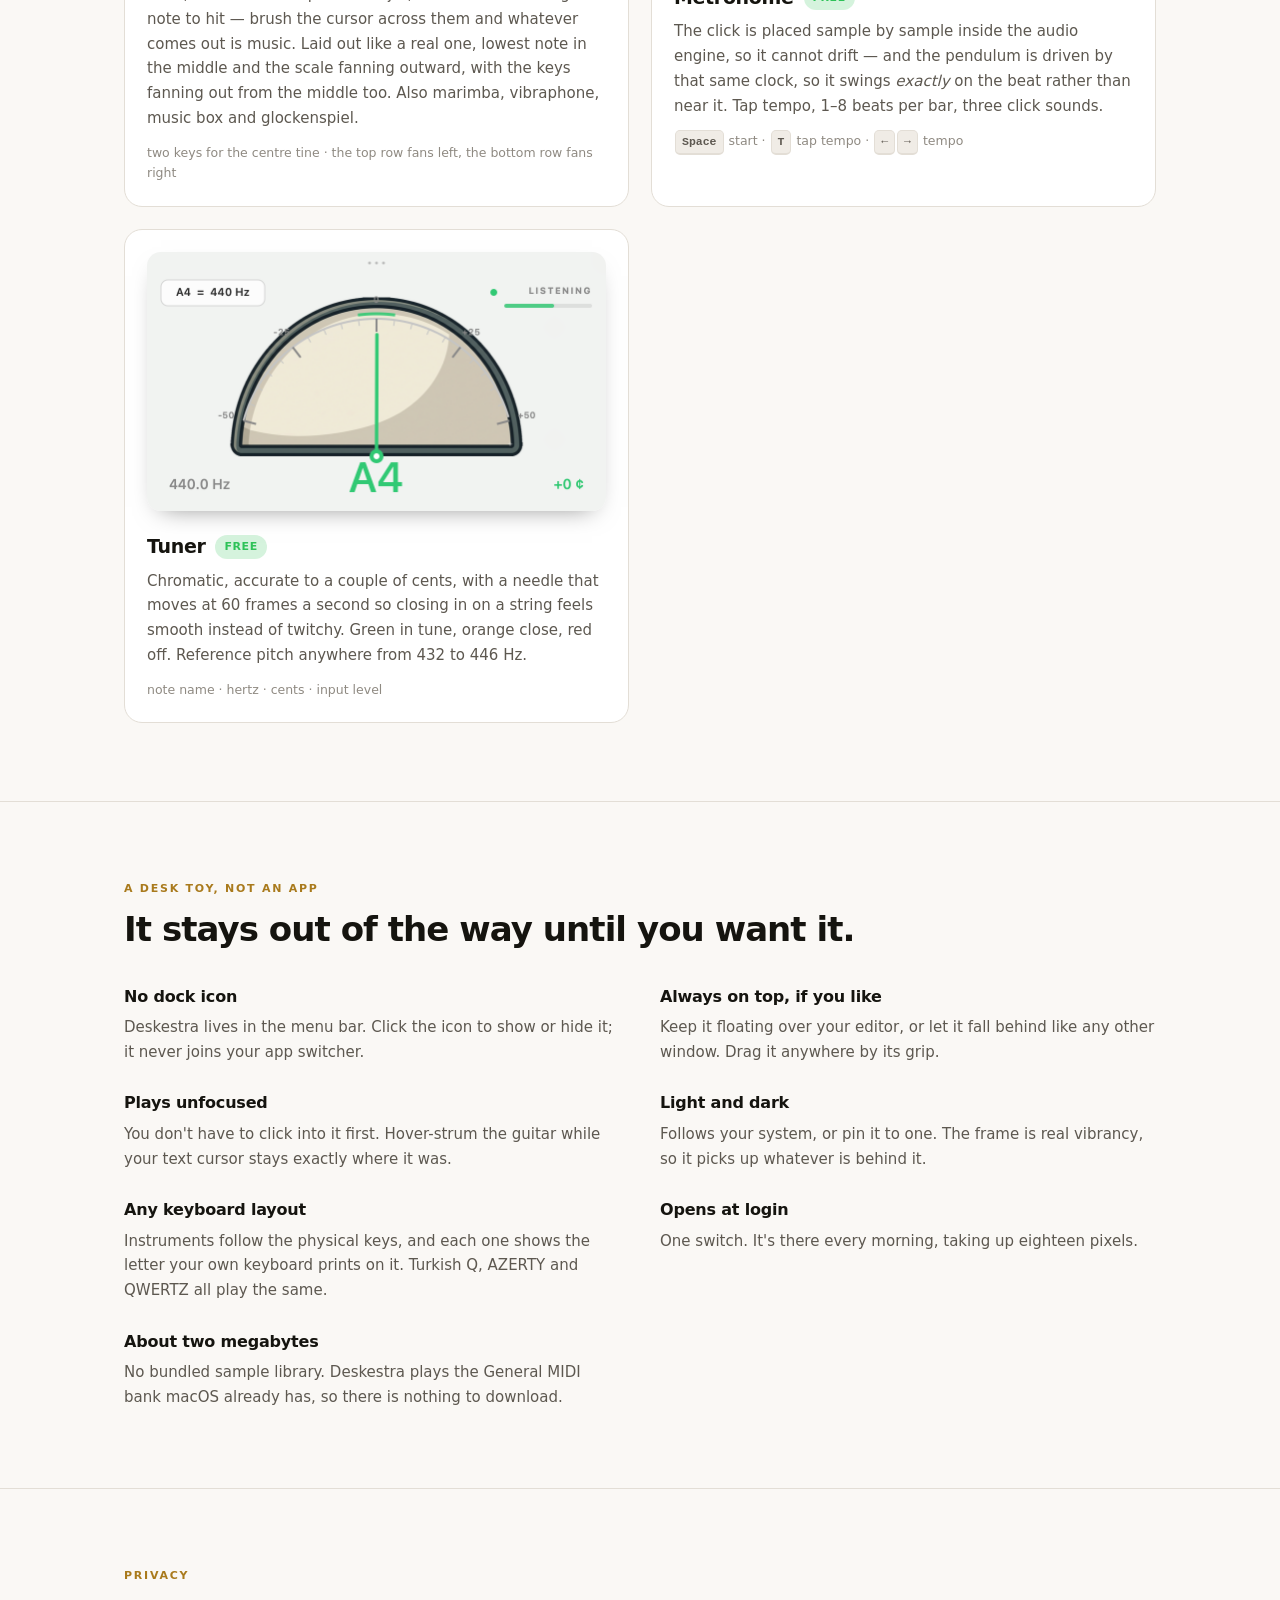
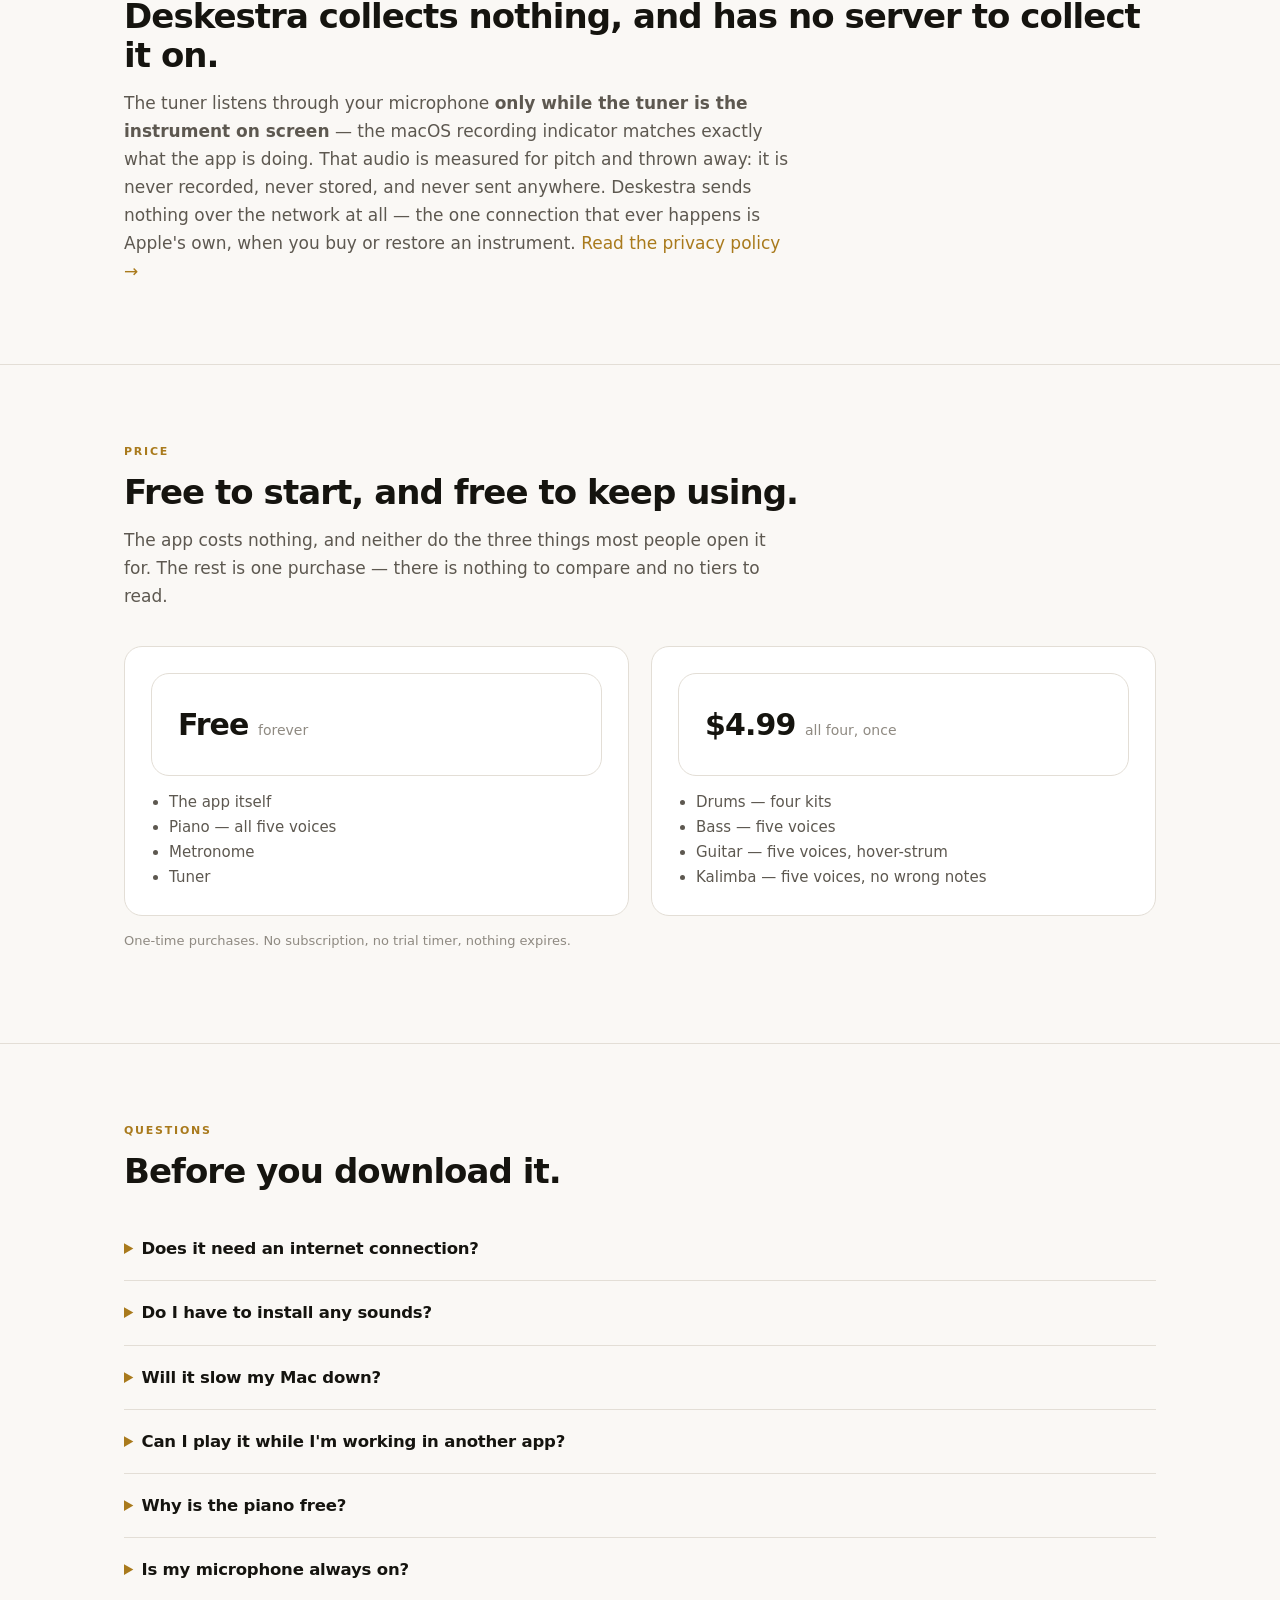
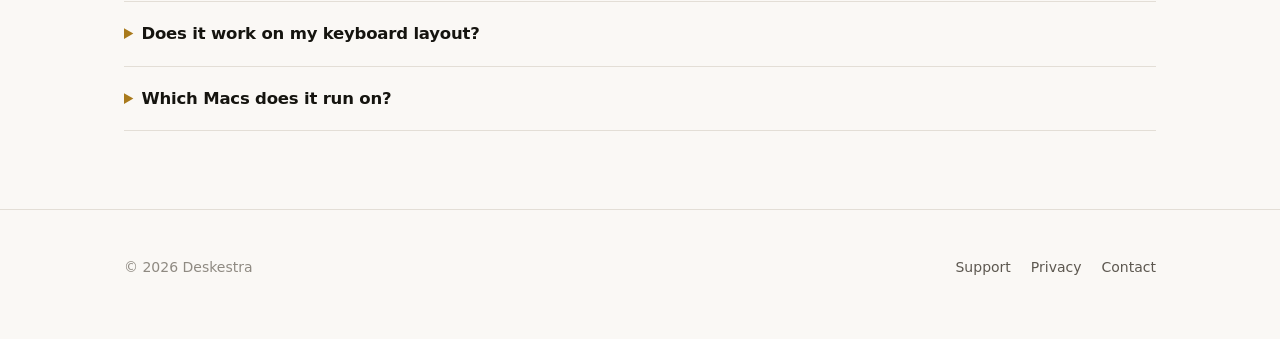
==== commit 9376c3d0: "Site: sync from the app repository (13e8f35)" ====
--- a/index.html
+++ b/index.html
@@ -113,7 +113,7 @@
           <source srcset="img/drums-dark.png" media="(prefers-color-scheme: dark)">
           <img class="shot" src="img/drums-light.png" width="920" height="520" alt="A drum kit drawn from above: drums as circles, cymbals as gold discs, each with its key letter.">
         </picture>
-        <h3>Drums <span class="tag tag-paid">$2.99</span></h3>
+        <h3>Drums <span class="tag tag-paid">Unlock</span></h3>
         <p>Twelve pieces in one tight cluster your hands never have to leave, with each pair stacked in a
            column — kick above kick, the snare's two voices, the hat's two. Every piece is placed in the
            stereo field where you can see it, so the crash on the left arrives on the left. Four kits,
@@ -126,7 +126,7 @@
           <source srcset="img/bass-dark.png" media="(prefers-color-scheme: dark)">
           <img class="shot" src="img/bass-light.png" width="920" height="288" alt="A four-string bass fretboard, one keyboard row per string.">
         </picture>
-        <h3>Bass <span class="tag tag-paid">$2.99</span></h3>
+        <h3>Bass <span class="tag tag-paid">Unlock</span></h3>
         <p>Four strings, open plus eight frets, and one note per string at a time — like a real one.
            Each row of your keyboard is a string, nine keys long. Finger, pick, upright, fretless or slap.</p>
         <p class="keys">number row = G · top row = D · home row = A · bottom row = E</p>
@@ -137,7 +137,7 @@
           <source srcset="img/guitar-dark.png" media="(prefers-color-scheme: dark)">
           <img class="shot" src="img/guitar-light.png" width="920" height="522" alt="The guitar module with fourteen chord buttons above the instrument.">
         </picture>
-        <h3>Guitar <span class="tag tag-paid">$2.99</span></h3>
+        <h3>Guitar <span class="tag tag-paid">Unlock</span></h3>
         <p>Fourteen chords — seven majors on the top row, seven minors below — and six strings you
            strum by moving the mouse. Clean, jazz, steel, nylon or overdriven.</p>
         <p class="keys"><kbd>Q</kbd>…<kbd>U</kbd> C to B major · <kbd>A</kbd>…<kbd>J</kbd> minor</p>
@@ -148,7 +148,7 @@
           <source srcset="img/kalimba-dark.png" media="(prefers-color-scheme: dark)">
           <img class="shot" src="img/kalimba-light.png" width="920" height="396" alt="A kalimba: metal tines on a wooden board, the longest in the middle, fanning shorter towards each edge.">
         </picture>
-        <h3>Kalimba <span class="tag tag-paid">$2.99</span></h3>
+        <h3>Kalimba <span class="tag tag-paid">Unlock</span></h3>
         <p>The one for people who don't play an instrument. Fifteen tines, two octaves of plain C major,
            so there is no wrong note to hit — brush the cursor across them and whatever comes out is
            music. Laid out like a real one, lowest note in the middle and the scale fanning outward, with
@@ -219,7 +219,7 @@
   <div class="wrap">
     <p class="eyebrow">Price</p>
     <h2>Free to start, and free to keep using.</h2>
-    <p>The app costs nothing, and neither do the three things most people open it for.</p>
+    <p>The app costs nothing, and neither do the three things most people open it for. The rest is one purchase — there is nothing to compare and no tiers to read.</p>
     <div class="price">
       <div>
         <div class="amount">Free <small>forever</small></div>
@@ -231,13 +231,12 @@
         </ul>
       </div>
       <div>
-        <div class="amount">$9.99 <small>all four, once</small></div>
+        <div class="amount">$4.99 <small>all four, once</small></div>
         <ul>
           <li>Drums — four kits</li>
           <li>Bass — five voices</li>
           <li>Guitar — five voices, hover-strum</li>
           <li>Kalimba — five voices, no wrong notes</li>
-          <li>$2.99 each on their own, so all four together save you $1.97</li>
         </ul>
       </div>
     </div>
@@ -273,7 +272,7 @@
       <details>
         <summary>Why is the piano free?</summary>
         <p>Because a desk toy you have to pay for before you know whether you like it isn't a desk toy.
-           Play the piano, run the metronome, tune your guitar. If you want the drums too, they're $2.99.</p>
+           Play the piano, run the metronome, tune your guitar. If you want the drums too, one purchase opens everything.</p>
       </details>
       <details>
         <summary>Is my microphone always on?</summary>
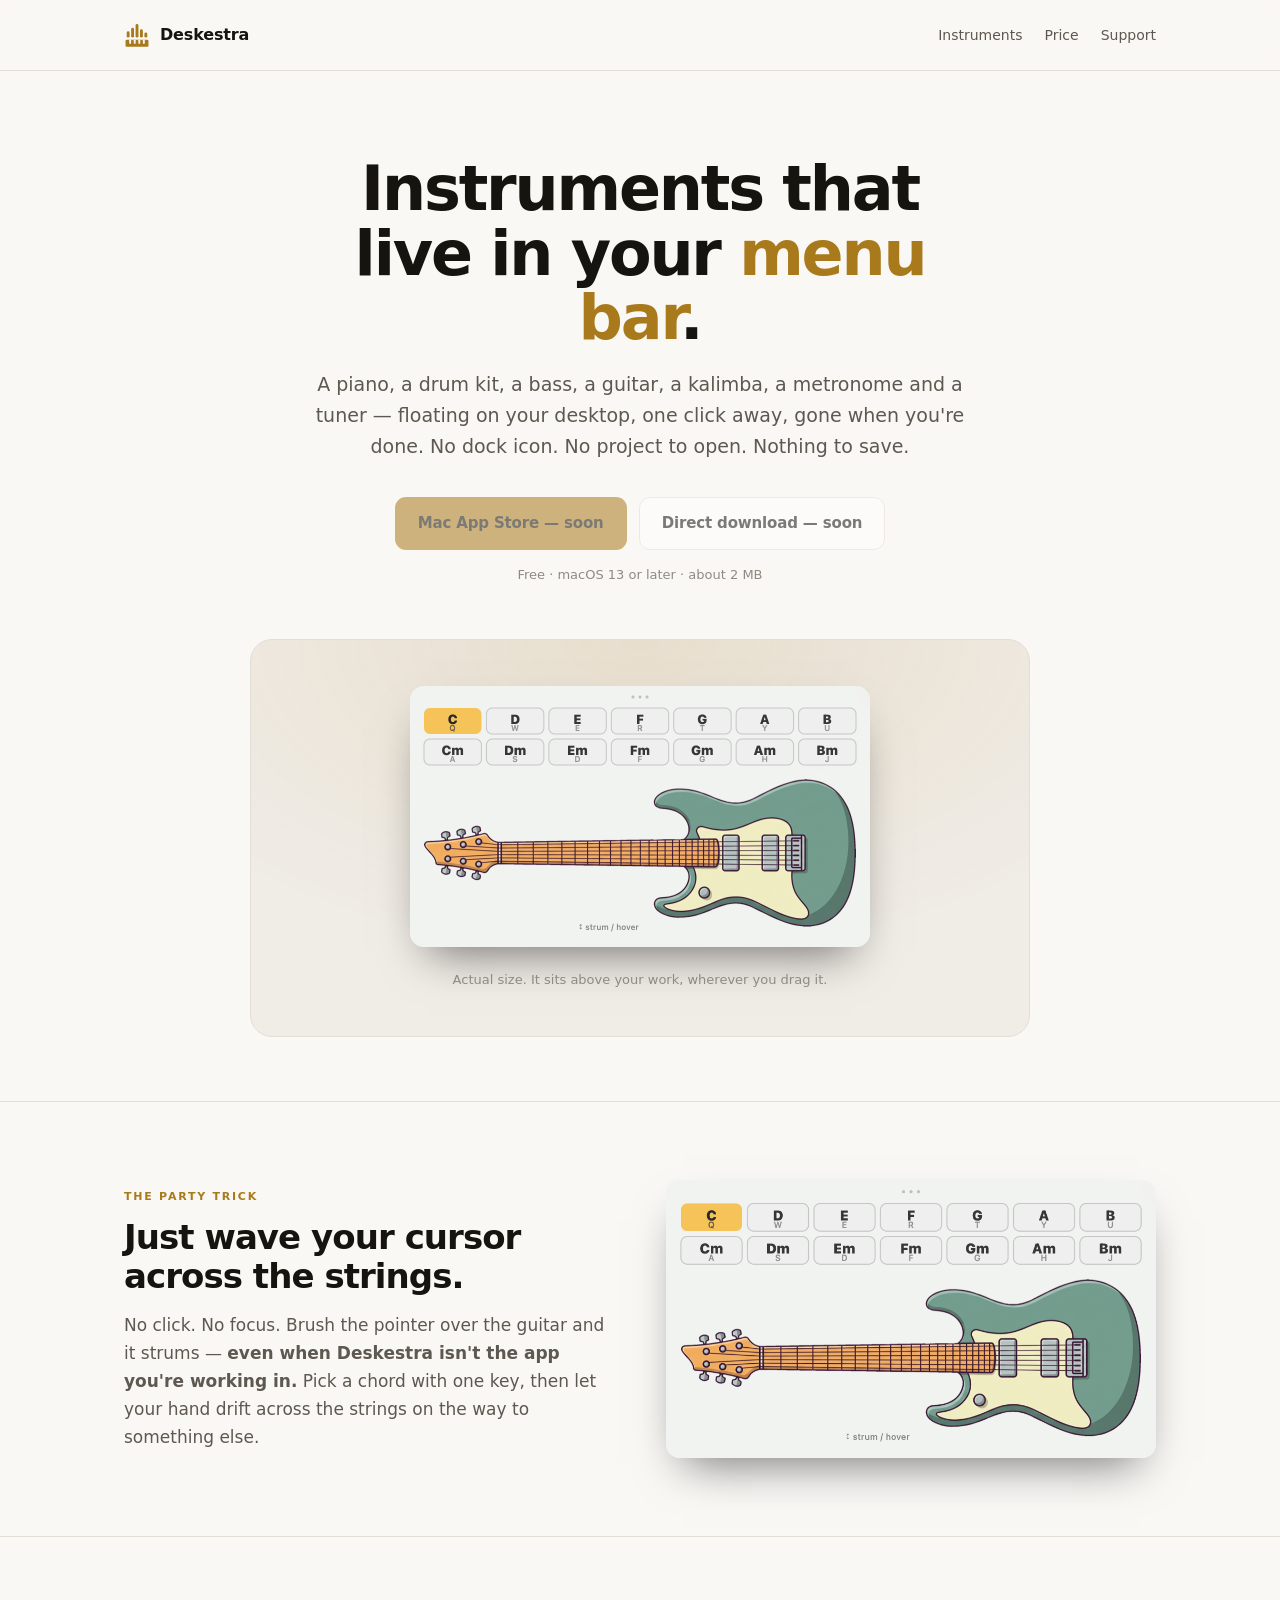
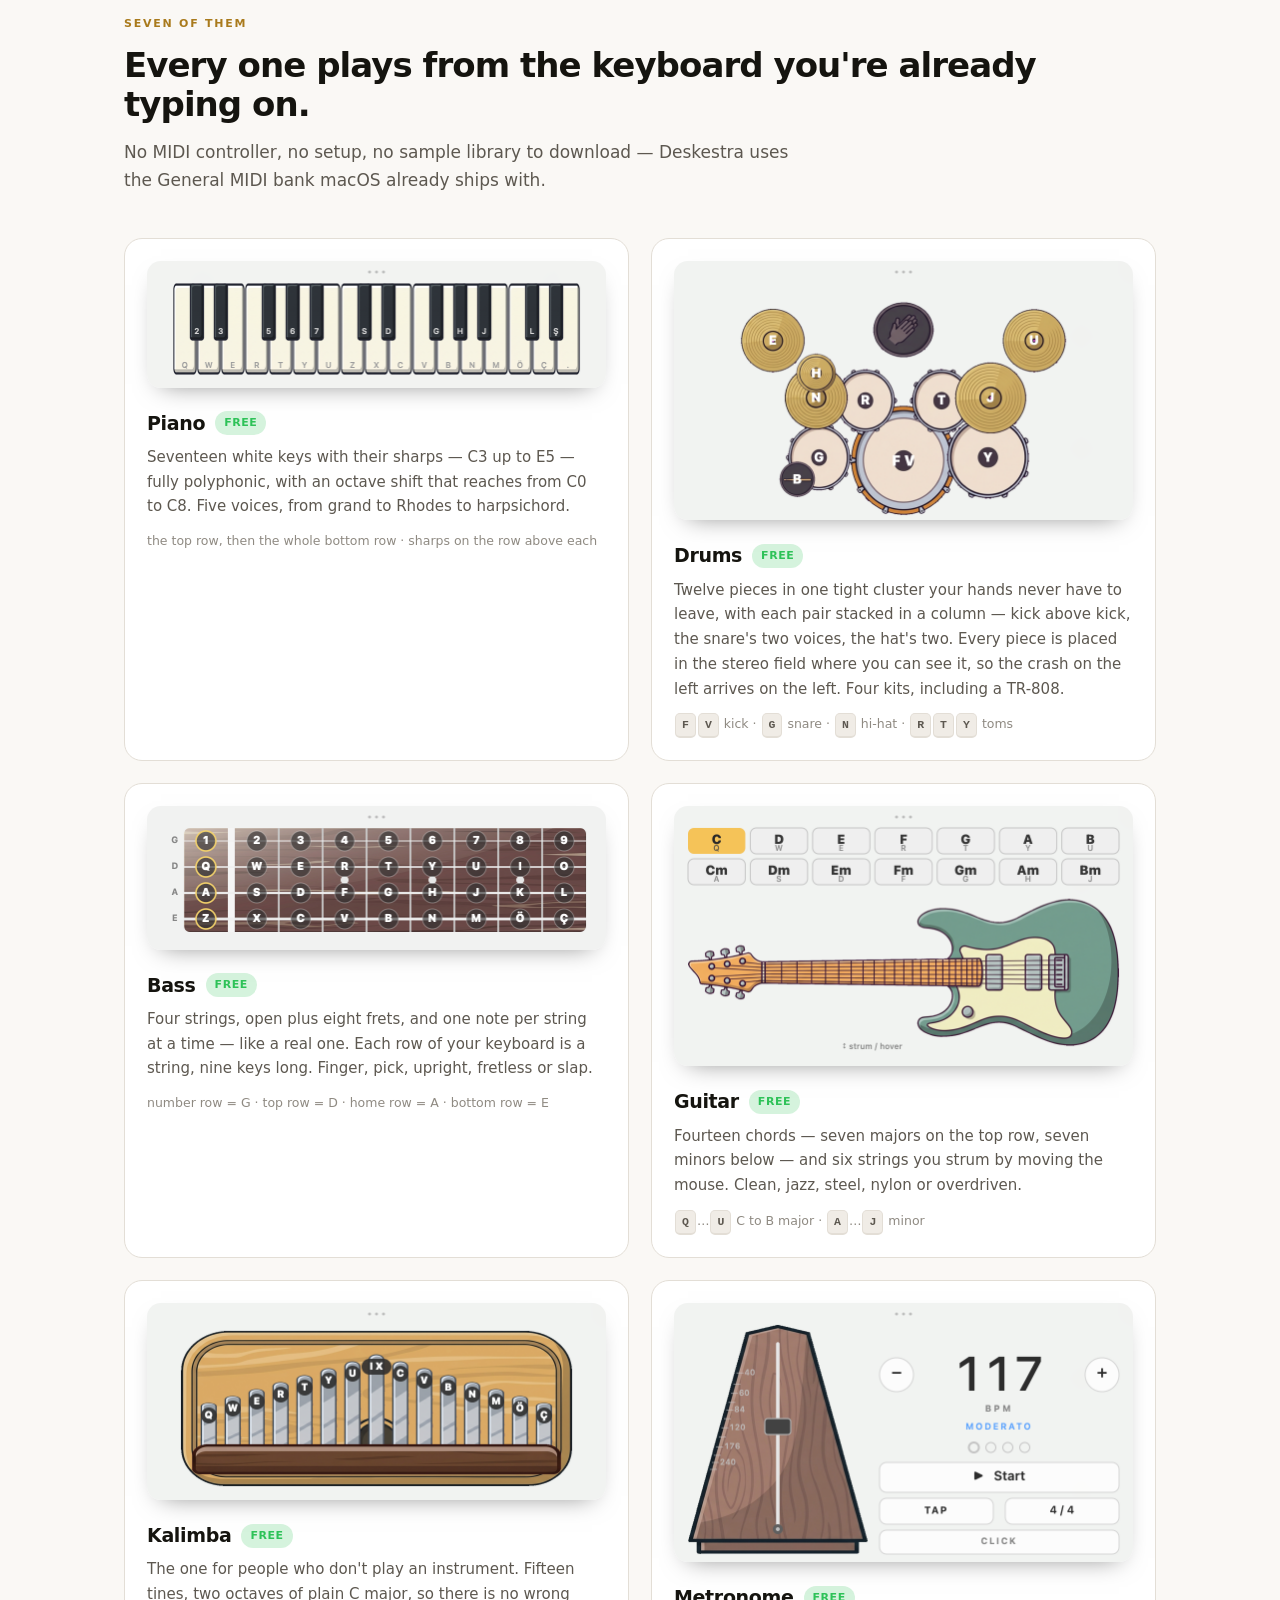
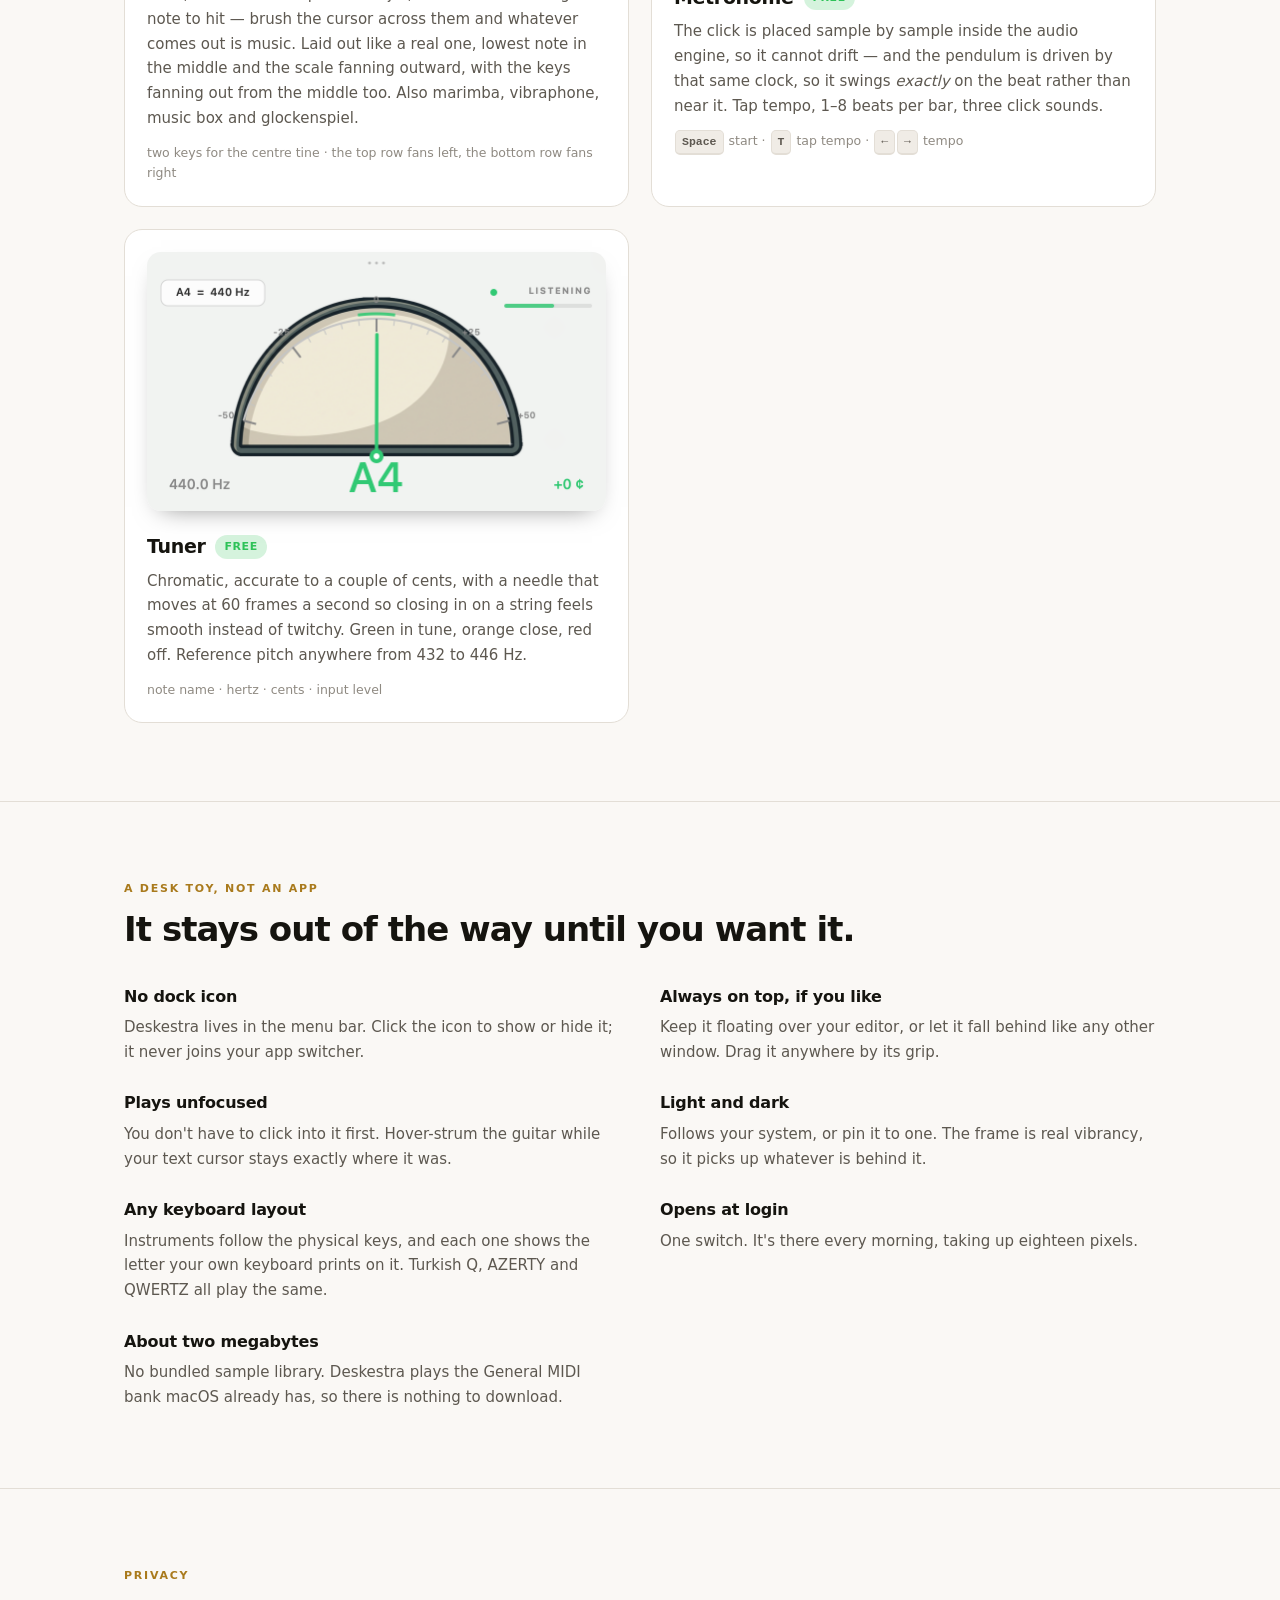
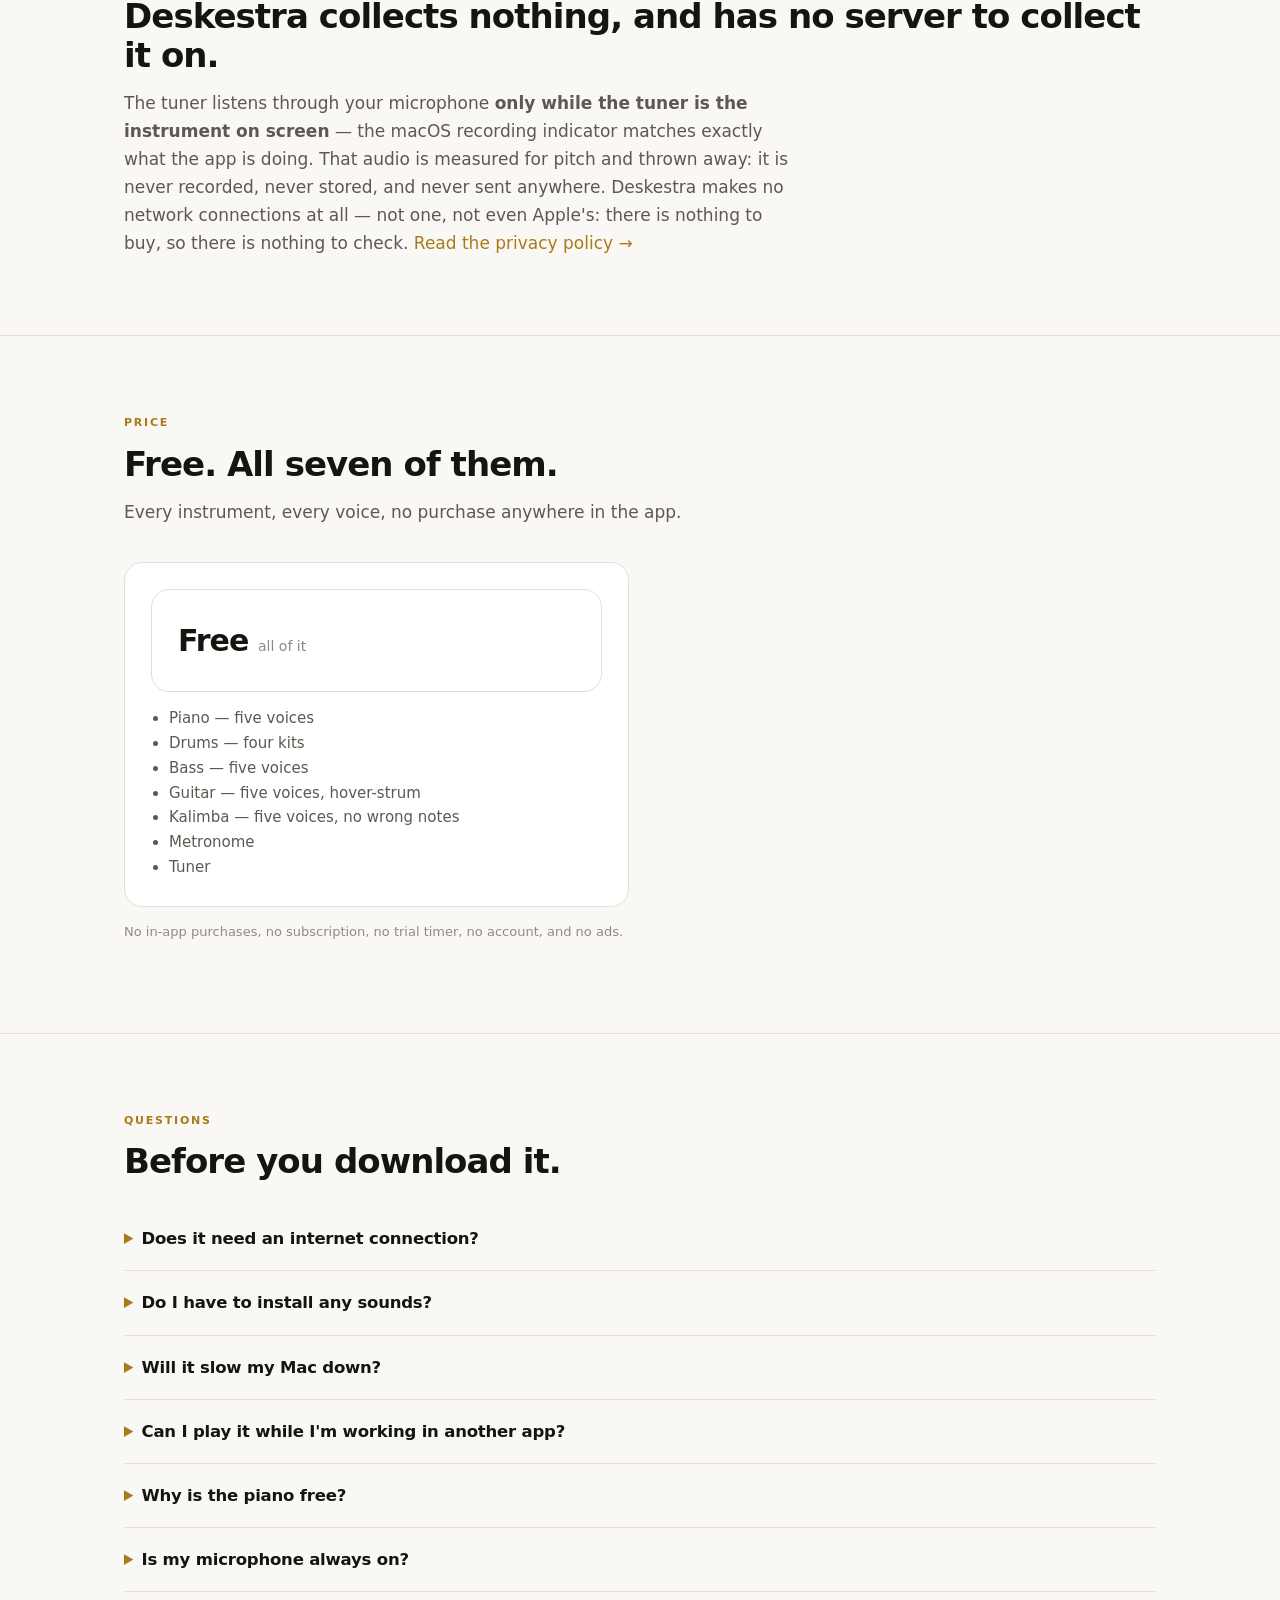
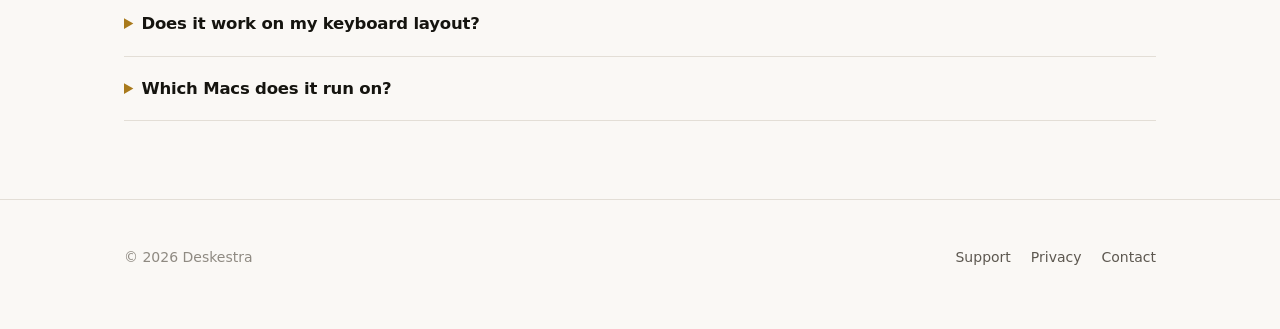
==== commit 10913e3e: "Site: sync from the app repository (a7da4ea)" ====
--- a/index.html
+++ b/index.html
@@ -6,7 +6,7 @@
 <!-- The page ships its own light and dark designs; stop extensions from re-inventing them. -->
 <meta name="darkreader-lock">
 <title>Deskestra — instruments in your menu bar</title>
-<meta name="description" content="A piano, a drum kit, a bass, a guitar, a kalimba, a metronome and a tuner that live in your Mac's menu bar. Free app, free piano. macOS 13+.">
+<meta name="description" content="A piano, a drum kit, a bass, a guitar, a kalimba, a metronome and a tuner that live in your Mac's menu bar. Free, all of it. macOS 13+.">
 <meta property="og:title" content="Deskestra — instruments in your menu bar">
 <meta property="og:description" content="Seven instruments that float on your desktop, one click away, gone when you're done.">
 <meta property="og:type" content="website">
@@ -54,7 +54,7 @@
     <a class="btn btn-primary" href="#" aria-disabled="true">Mac App Store — soon</a>
     <a class="btn btn-ghost" href="#" aria-disabled="true">Direct download — soon</a>
   </div>
-  <p class="cta-note">Free app, free piano · macOS 13 or later · about 2 MB</p>
+  <p class="cta-note">Free · macOS 13 or later · about 2 MB</p>
 
   <!-- TODO (site/README.md): replace this still with the hover-strum screen recording. Keep the poster
        so the page still reads if the video fails or the visitor has autoplay off.
@@ -113,7 +113,7 @@
           <source srcset="img/drums-dark.png" media="(prefers-color-scheme: dark)">
           <img class="shot" src="img/drums-light.png" width="920" height="520" alt="A drum kit drawn from above: drums as circles, cymbals as gold discs, each with its key letter.">
         </picture>
-        <h3>Drums <span class="tag tag-paid">Unlock</span></h3>
+        <h3>Drums <span class="tag tag-free">Free</span></h3>
         <p>Twelve pieces in one tight cluster your hands never have to leave, with each pair stacked in a
            column — kick above kick, the snare's two voices, the hat's two. Every piece is placed in the
            stereo field where you can see it, so the crash on the left arrives on the left. Four kits,
@@ -126,7 +126,7 @@
           <source srcset="img/bass-dark.png" media="(prefers-color-scheme: dark)">
           <img class="shot" src="img/bass-light.png" width="920" height="288" alt="A four-string bass fretboard, one keyboard row per string.">
         </picture>
-        <h3>Bass <span class="tag tag-paid">Unlock</span></h3>
+        <h3>Bass <span class="tag tag-free">Free</span></h3>
         <p>Four strings, open plus eight frets, and one note per string at a time — like a real one.
            Each row of your keyboard is a string, nine keys long. Finger, pick, upright, fretless or slap.</p>
         <p class="keys">number row = G · top row = D · home row = A · bottom row = E</p>
@@ -137,7 +137,7 @@
           <source srcset="img/guitar-dark.png" media="(prefers-color-scheme: dark)">
           <img class="shot" src="img/guitar-light.png" width="920" height="522" alt="The guitar module with fourteen chord buttons above the instrument.">
         </picture>
-        <h3>Guitar <span class="tag tag-paid">Unlock</span></h3>
+        <h3>Guitar <span class="tag tag-free">Free</span></h3>
         <p>Fourteen chords — seven majors on the top row, seven minors below — and six strings you
            strum by moving the mouse. Clean, jazz, steel, nylon or overdriven.</p>
         <p class="keys"><kbd>Q</kbd>…<kbd>U</kbd> C to B major · <kbd>A</kbd>…<kbd>J</kbd> minor</p>
@@ -148,7 +148,7 @@
           <source srcset="img/kalimba-dark.png" media="(prefers-color-scheme: dark)">
           <img class="shot" src="img/kalimba-light.png" width="920" height="396" alt="A kalimba: metal tines on a wooden board, the longest in the middle, fanning shorter towards each edge.">
         </picture>
-        <h3>Kalimba <span class="tag tag-paid">Unlock</span></h3>
+        <h3>Kalimba <span class="tag tag-free">Free</span></h3>
         <p>The one for people who don't play an instrument. Fifteen tines, two octaves of plain C major,
            so there is no wrong note to hit — brush the cursor across them and whatever comes out is
            music. Laid out like a real one, lowest note in the middle and the scale fanning outward, with
@@ -208,8 +208,8 @@
       The tuner listens through your microphone <strong>only while the tuner is the instrument on
       screen</strong> — the macOS recording indicator matches exactly what the app is doing. That audio
       is measured for pitch and thrown away: it is never recorded, never stored, and never sent
-      anywhere. Deskestra sends nothing over the network at all — the one connection that ever happens is
-      Apple's own, when you buy or restore an instrument.
+      anywhere. Deskestra makes no network connections at all — not one, not even Apple's: there is nothing
+      to buy, so there is nothing to check.
       <a href="privacy.html">Read the privacy policy →</a>
     </p>
   </div>
@@ -218,29 +218,23 @@
 <section id="price">
   <div class="wrap">
     <p class="eyebrow">Price</p>
-    <h2>Free to start, and free to keep using.</h2>
-    <p>The app costs nothing, and neither do the three things most people open it for. The rest is one purchase — there is nothing to compare and no tiers to read.</p>
+    <h2>Free. All seven of them.</h2>
+    <p>Every instrument, every voice, no purchase anywhere in the app.</p>
     <div class="price">
       <div>
-        <div class="amount">Free <small>forever</small></div>
+        <div class="amount">Free <small>all of it</small></div>
         <ul>
-          <li>The app itself</li>
-          <li>Piano — all five voices</li>
+          <li>Piano — five voices</li>
+          <li>Drums — four kits</li>
+          <li>Bass — five voices</li>
+          <li>Guitar — five voices, hover-strum</li>
+          <li>Kalimba — five voices, no wrong notes</li>
           <li>Metronome</li>
           <li>Tuner</li>
         </ul>
       </div>
-      <div>
-        <div class="amount">$4.99 <small>all four, once</small></div>
-        <ul>
-          <li>Drums — four kits</li>
-          <li>Bass — five voices</li>
-          <li>Guitar — five voices, hover-strum</li>
-          <li>Kalimba — five voices, no wrong notes</li>
-        </ul>
-      </div>
     </div>
-    <p class="cta-note">One-time purchases. No subscription, no trial timer, nothing expires.</p>
+    <p class="cta-note">No in-app purchases, no subscription, no trial timer, no account, and no ads.</p>
   </div>
 </section>
 
@@ -272,7 +266,7 @@
       <details>
         <summary>Why is the piano free?</summary>
         <p>Because a desk toy you have to pay for before you know whether you like it isn't a desk toy.
-           Play the piano, run the metronome, tune your guitar. If you want the drums too, one purchase opens everything.</p>
+           Play the piano, run the metronome, tune your guitar. The drums are right there too, and so is everything else.</p>
       </details>
       <details>
         <summary>Is my microphone always on?</summary>
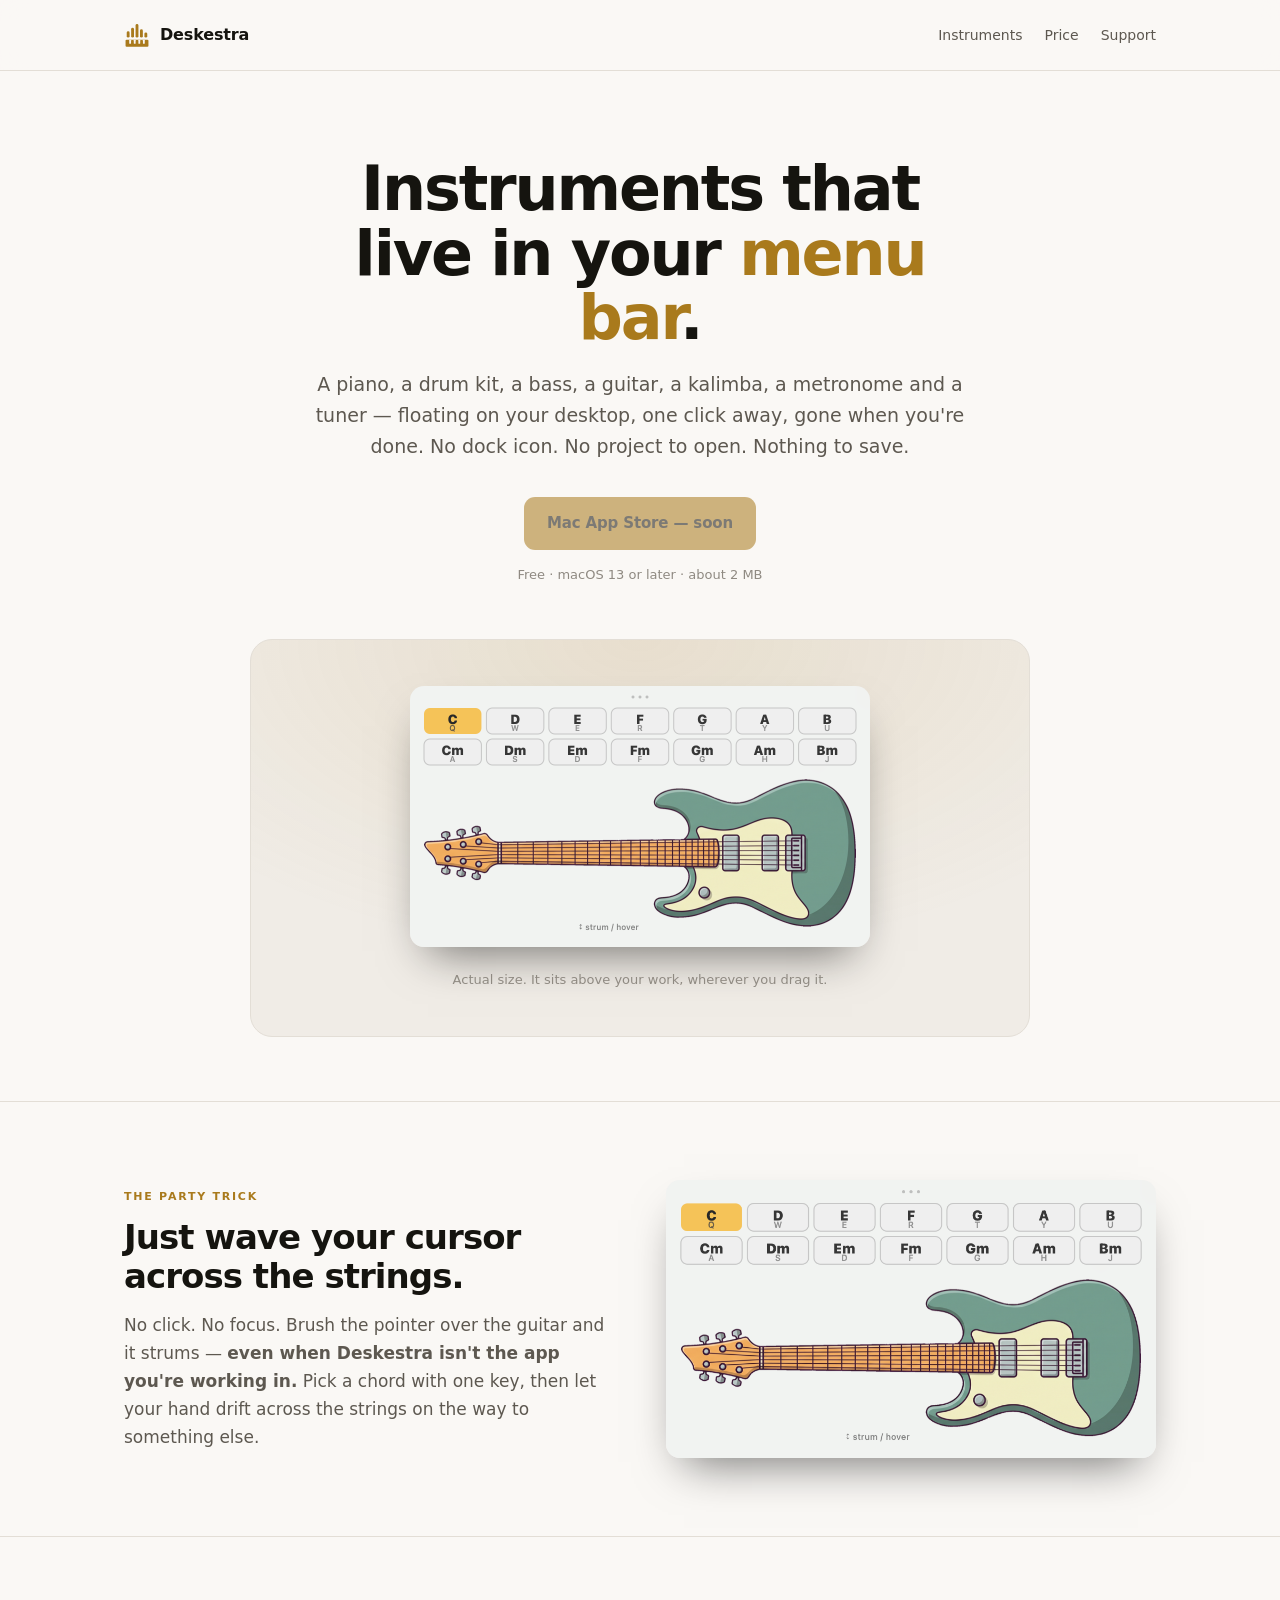
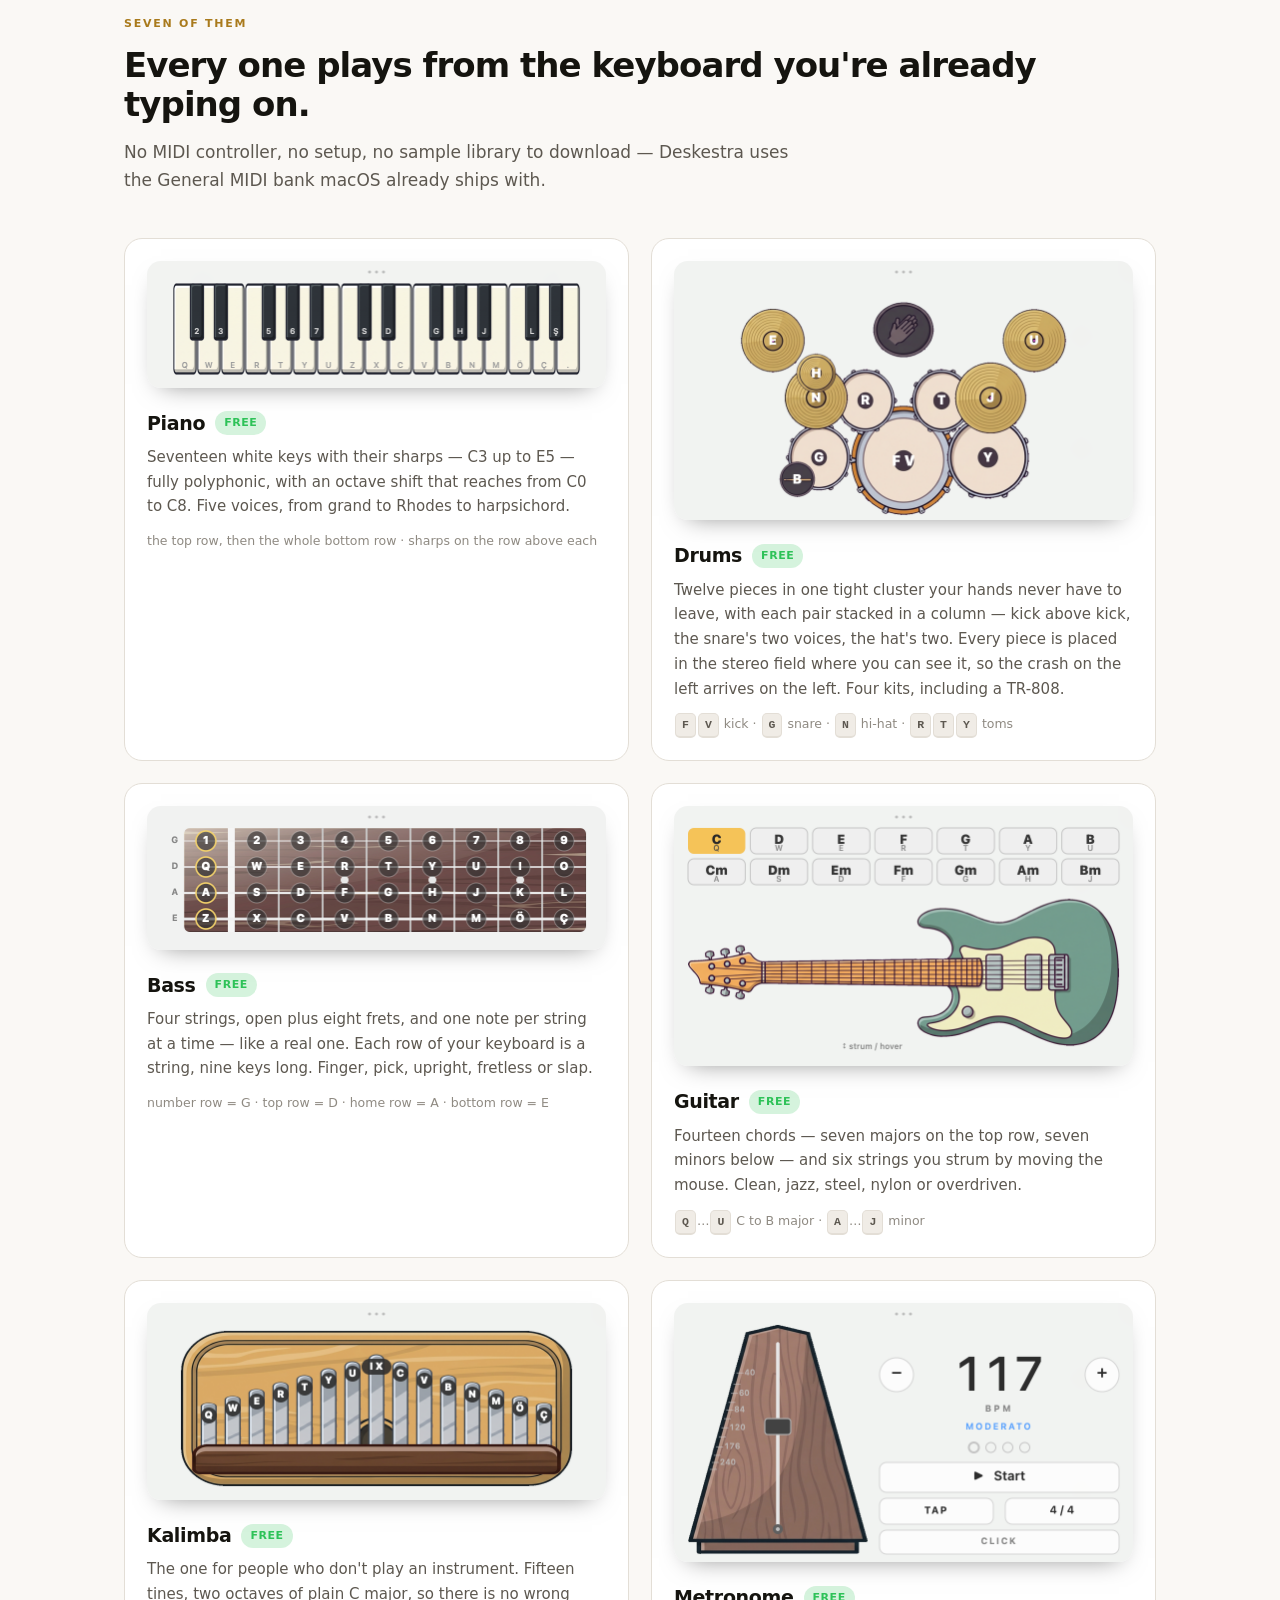
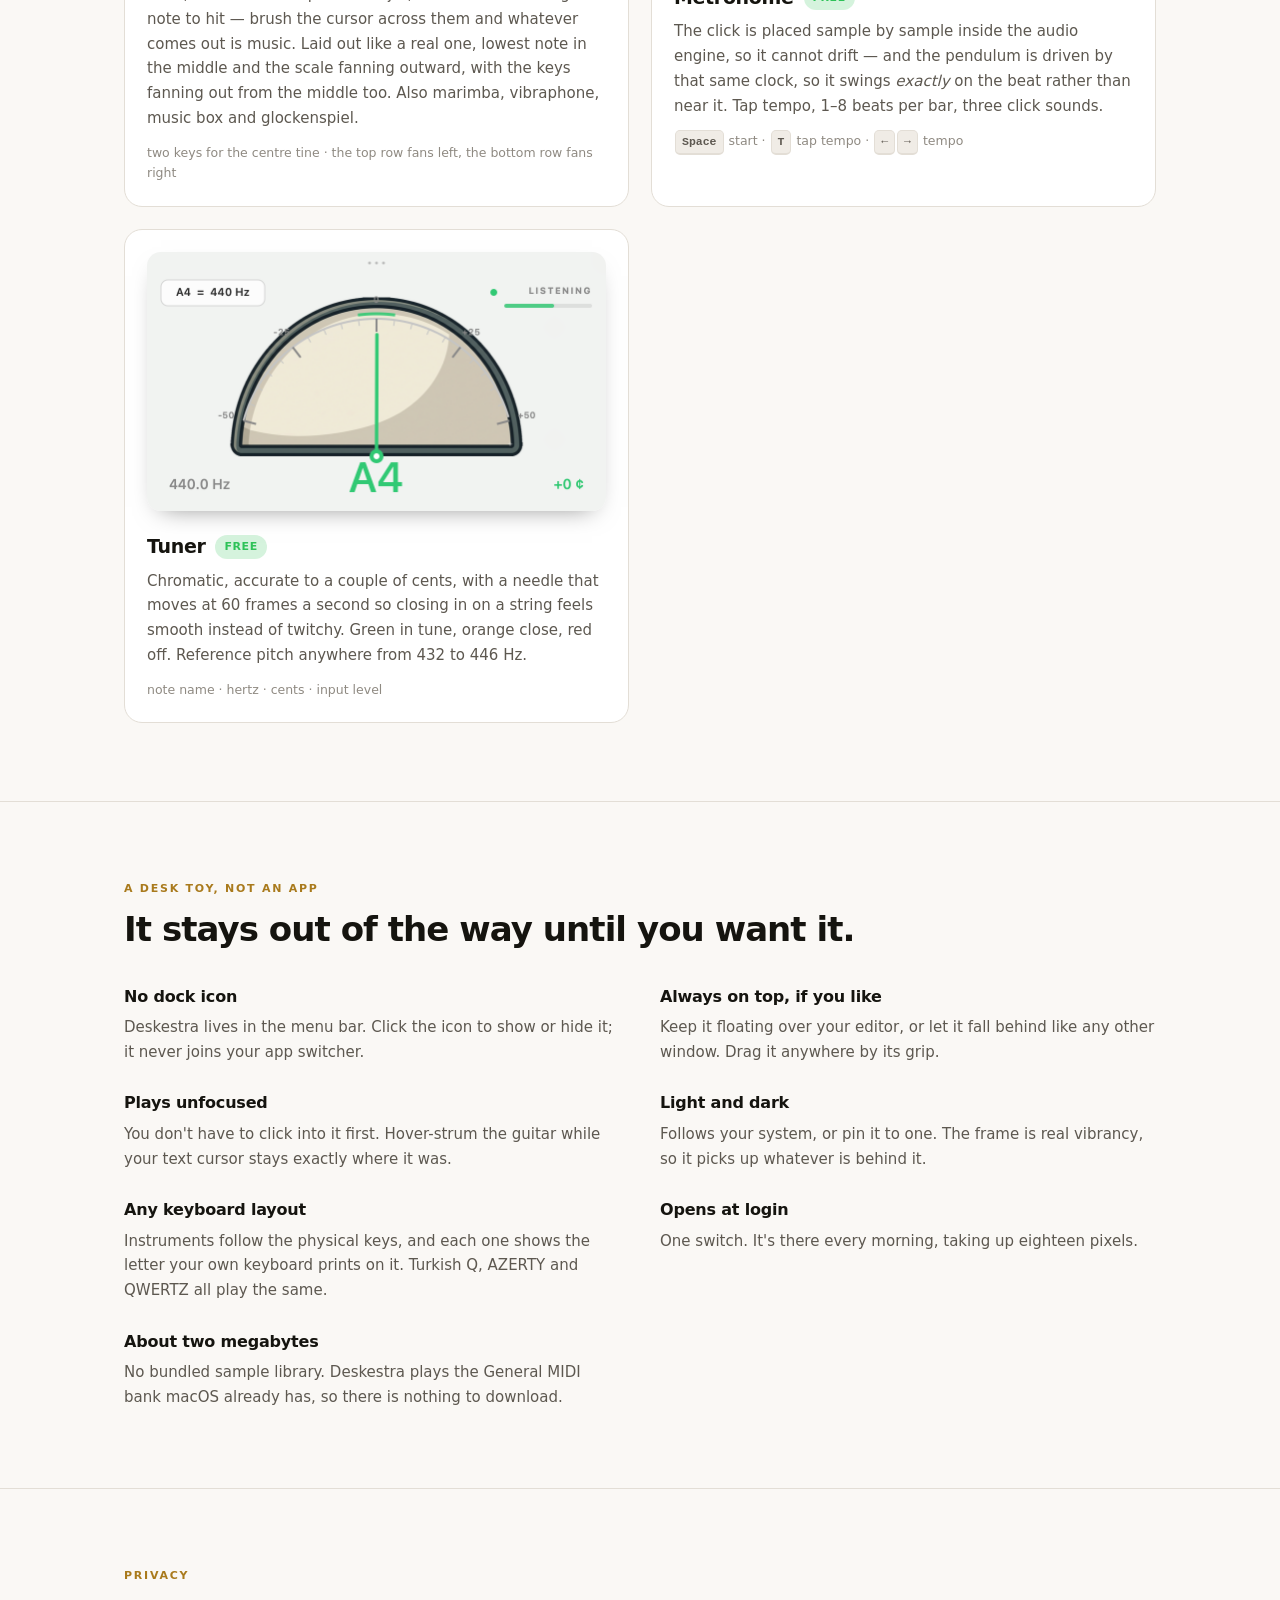
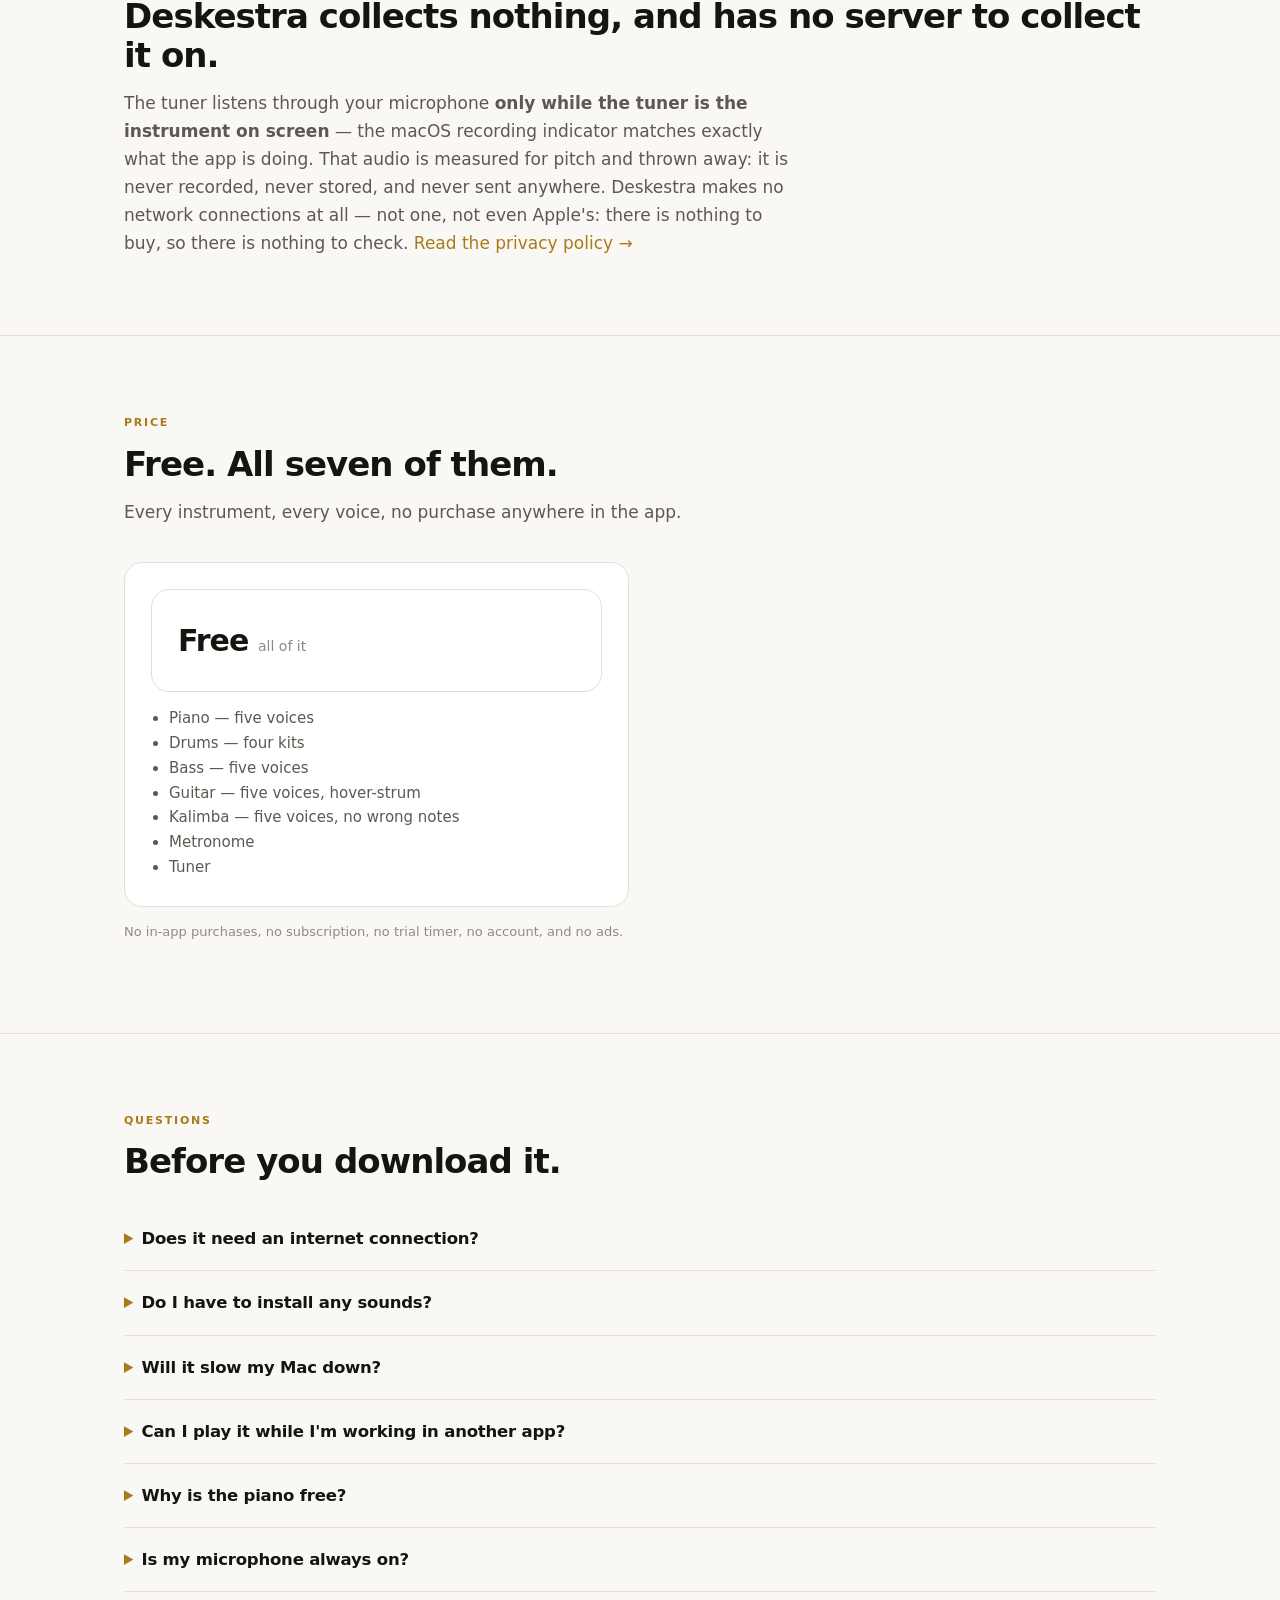
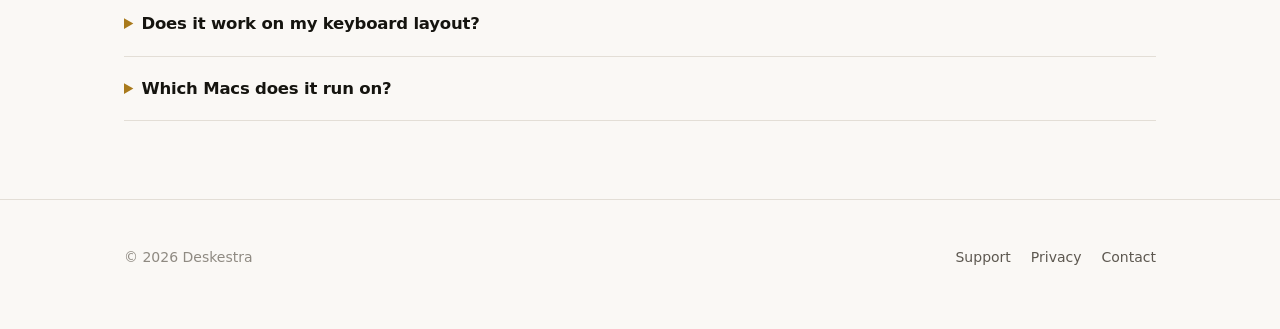
==== commit 4552b4ae: "Site: sync from the app repository (d128587)" ====
--- a/index.html
+++ b/index.html
@@ -52,7 +52,6 @@
   </p>
   <div class="cta">
     <a class="btn btn-primary" href="#" aria-disabled="true">Mac App Store — soon</a>
-    <a class="btn btn-ghost" href="#" aria-disabled="true">Direct download — soon</a>
   </div>
   <p class="cta-note">Free · macOS 13 or later · about 2 MB</p>
 
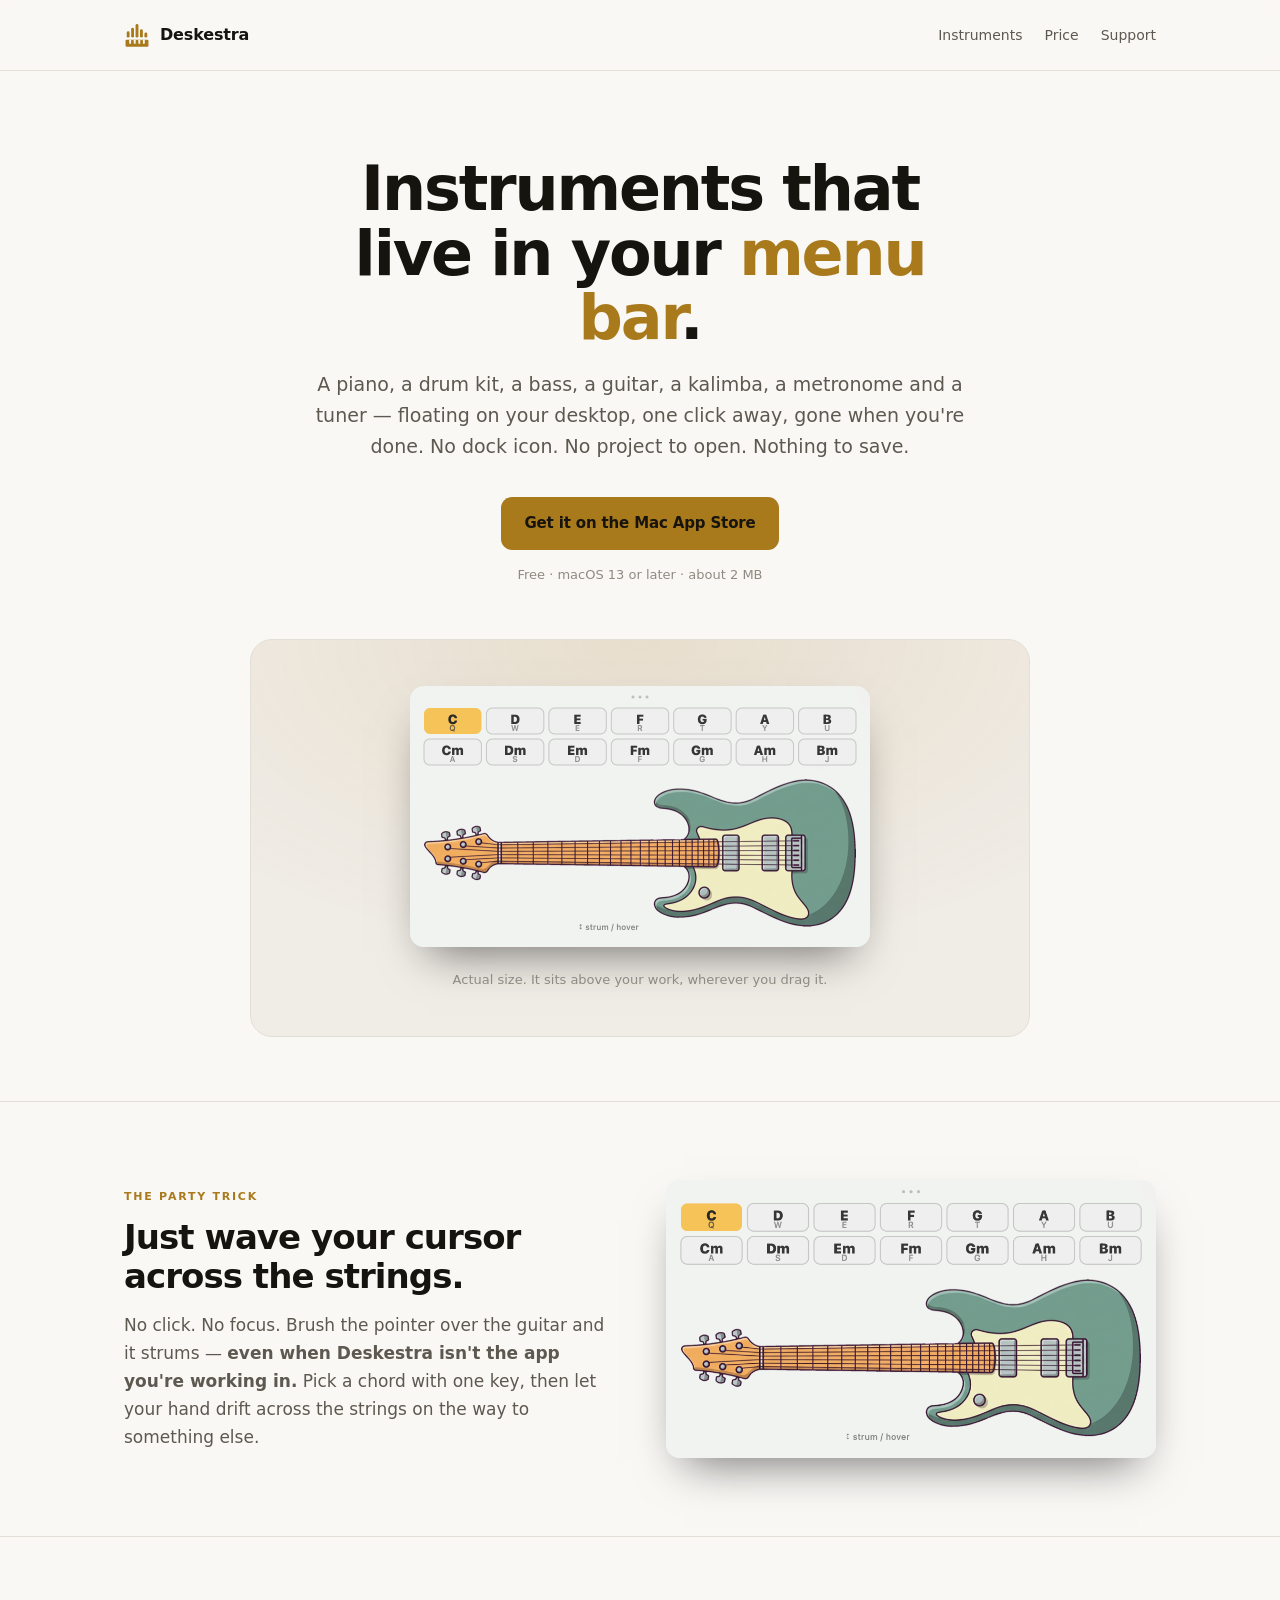
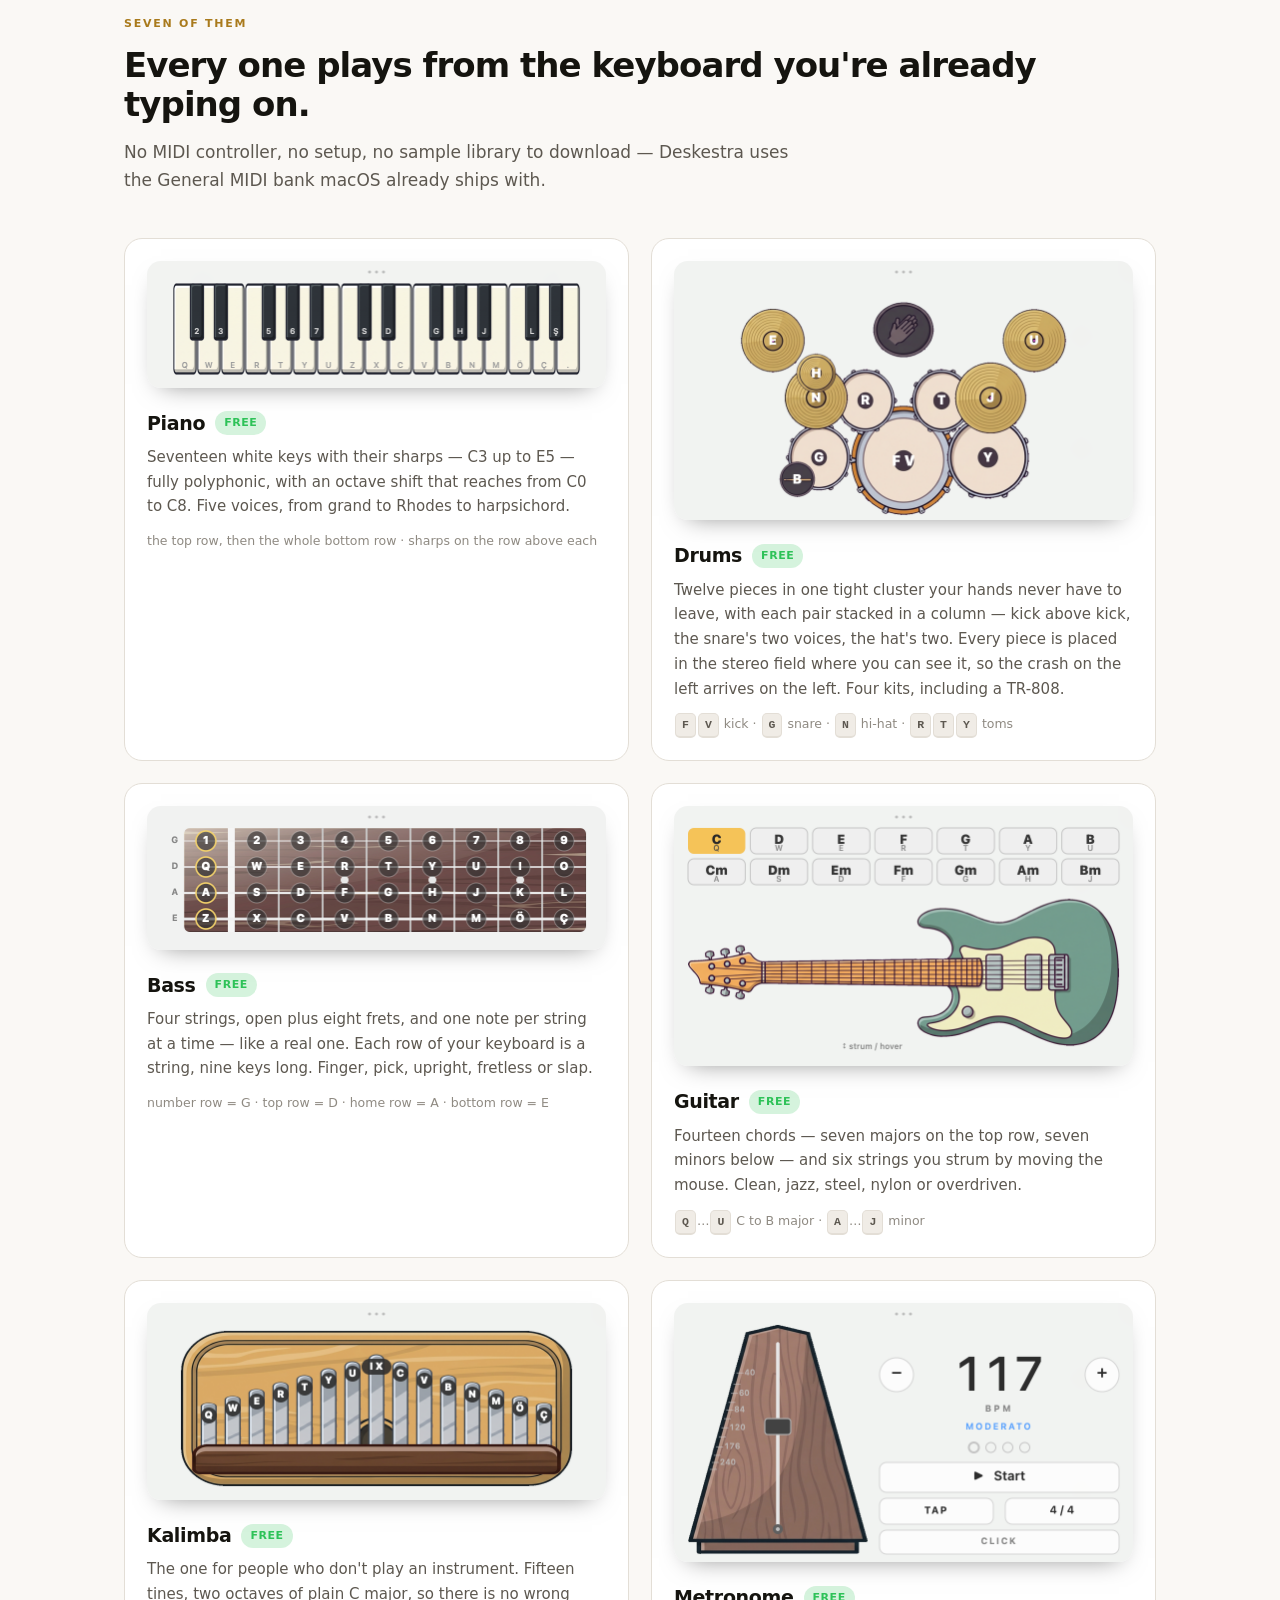
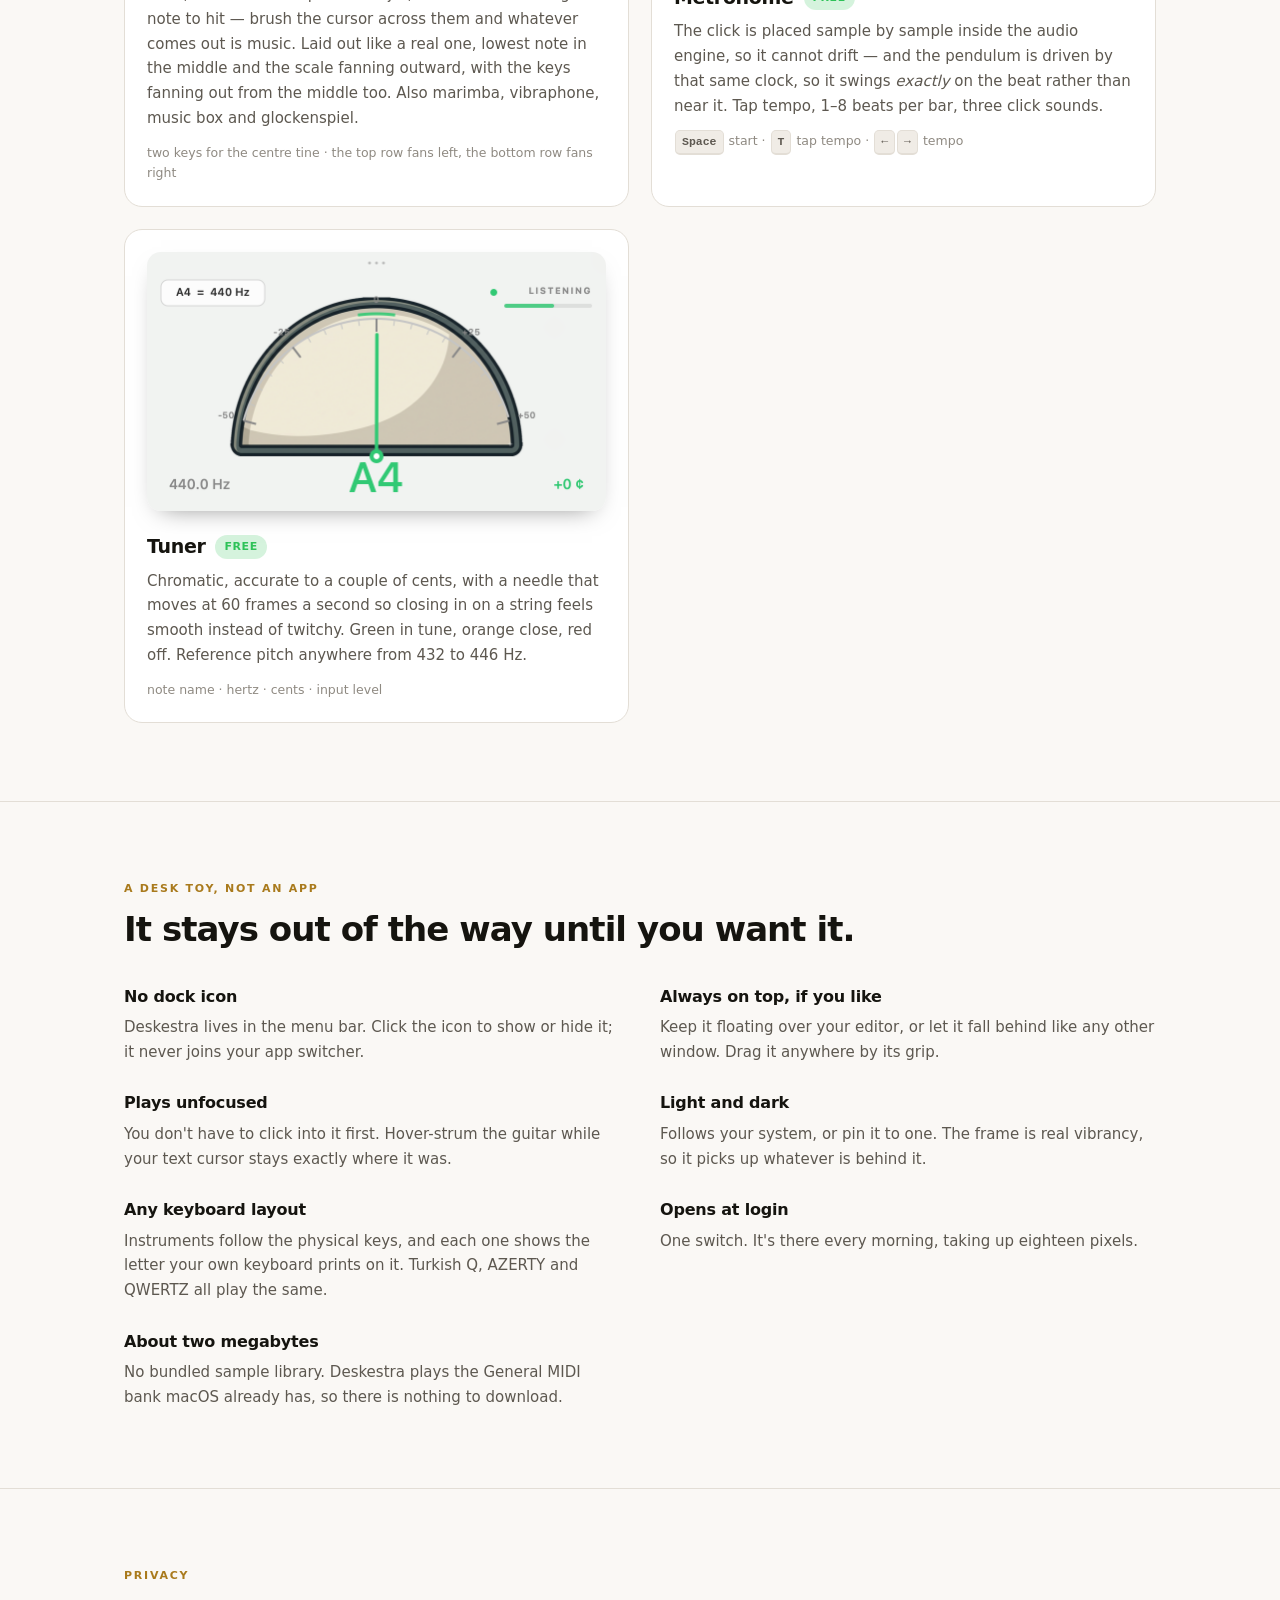
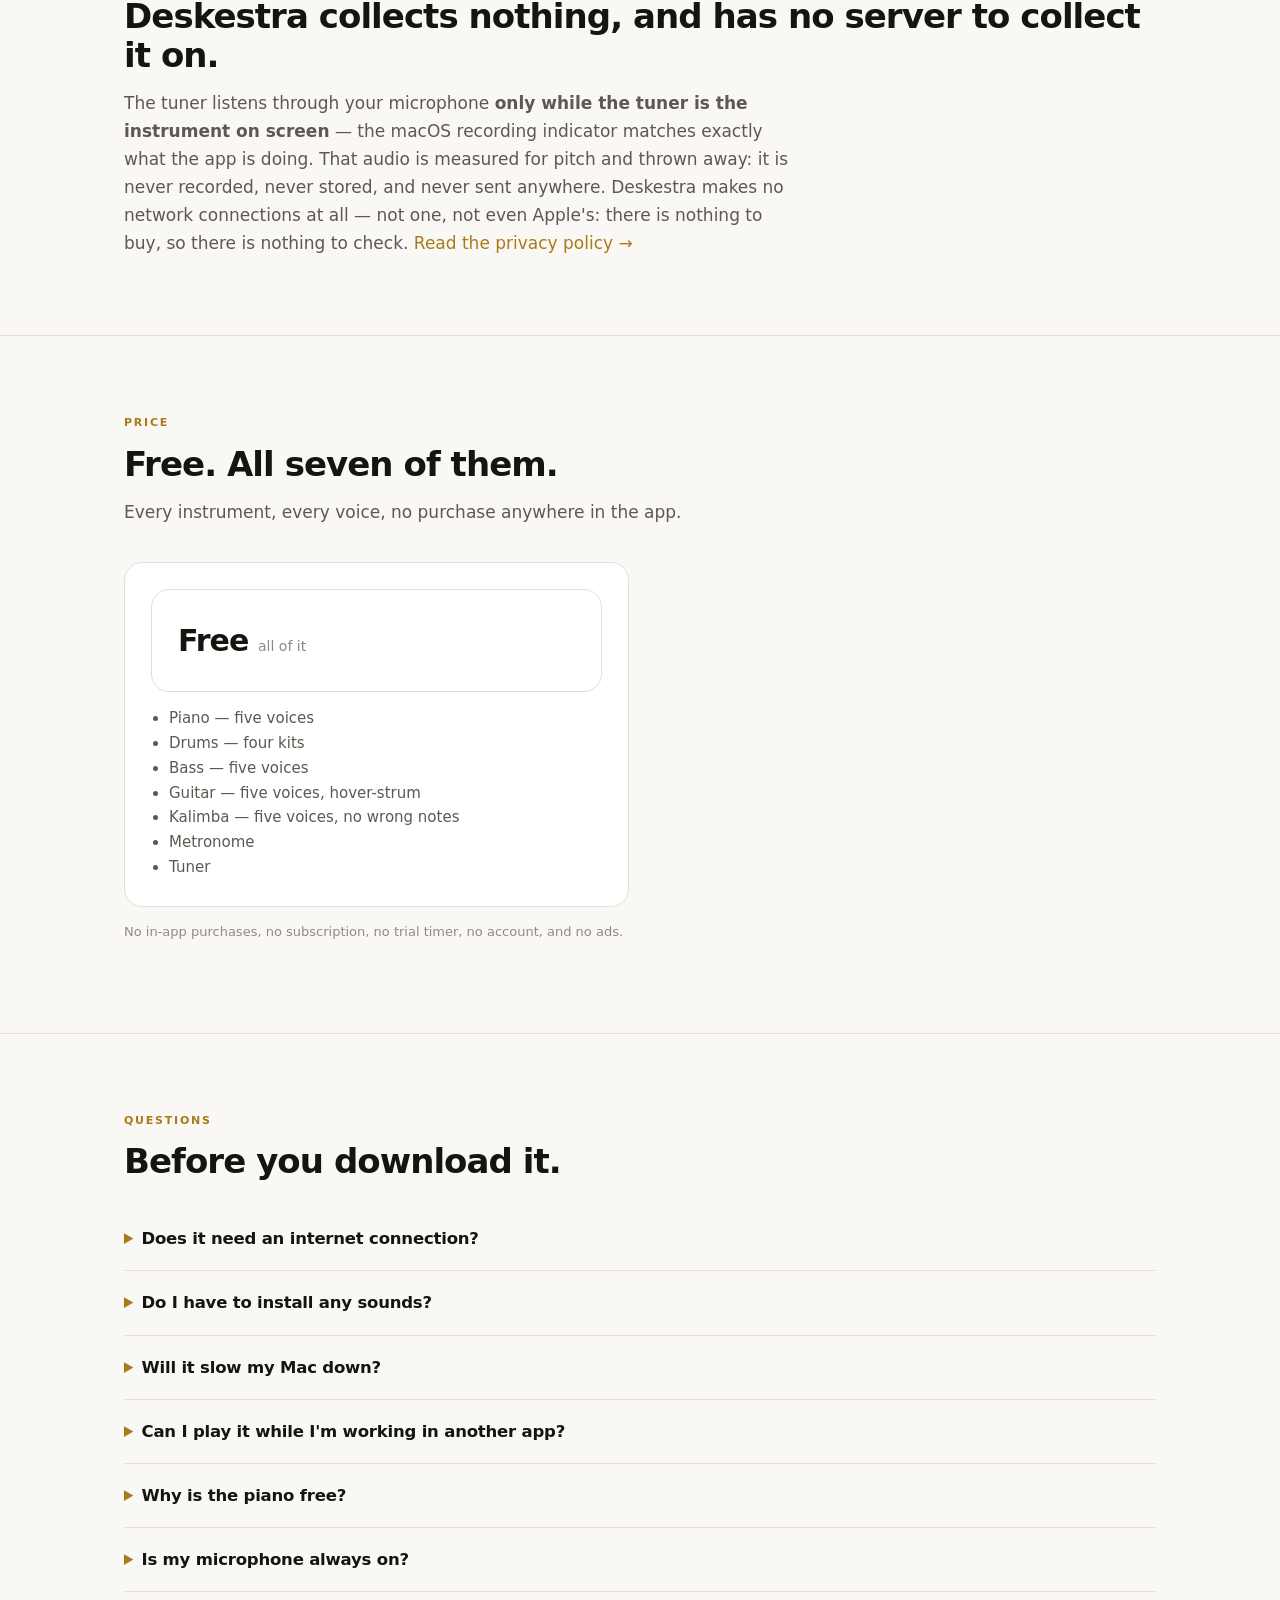
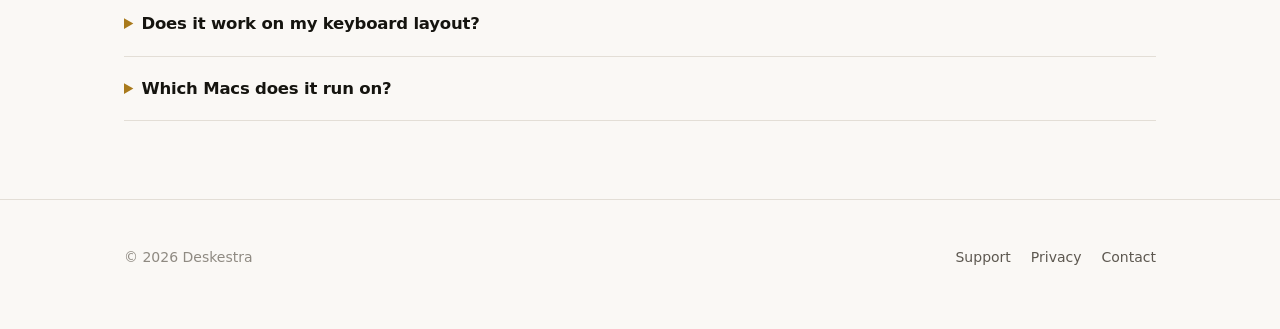
==== commit 8fafa91f: "Site: sync from the app repository (61d8c21)" ====
--- a/index.html
+++ b/index.html
@@ -51,7 +51,7 @@
     desktop, one click away, gone when you're done. No dock icon. No project to open. Nothing to save.
   </p>
   <div class="cta">
-    <a class="btn btn-primary" href="#" aria-disabled="true">Mac App Store — soon</a>
+    <a class="btn btn-primary" href="https://apps.apple.com/app/id6801593827">Get it on the Mac App Store</a>
   </div>
   <p class="cta-note">Free · macOS 13 or later · about 2 MB</p>
 
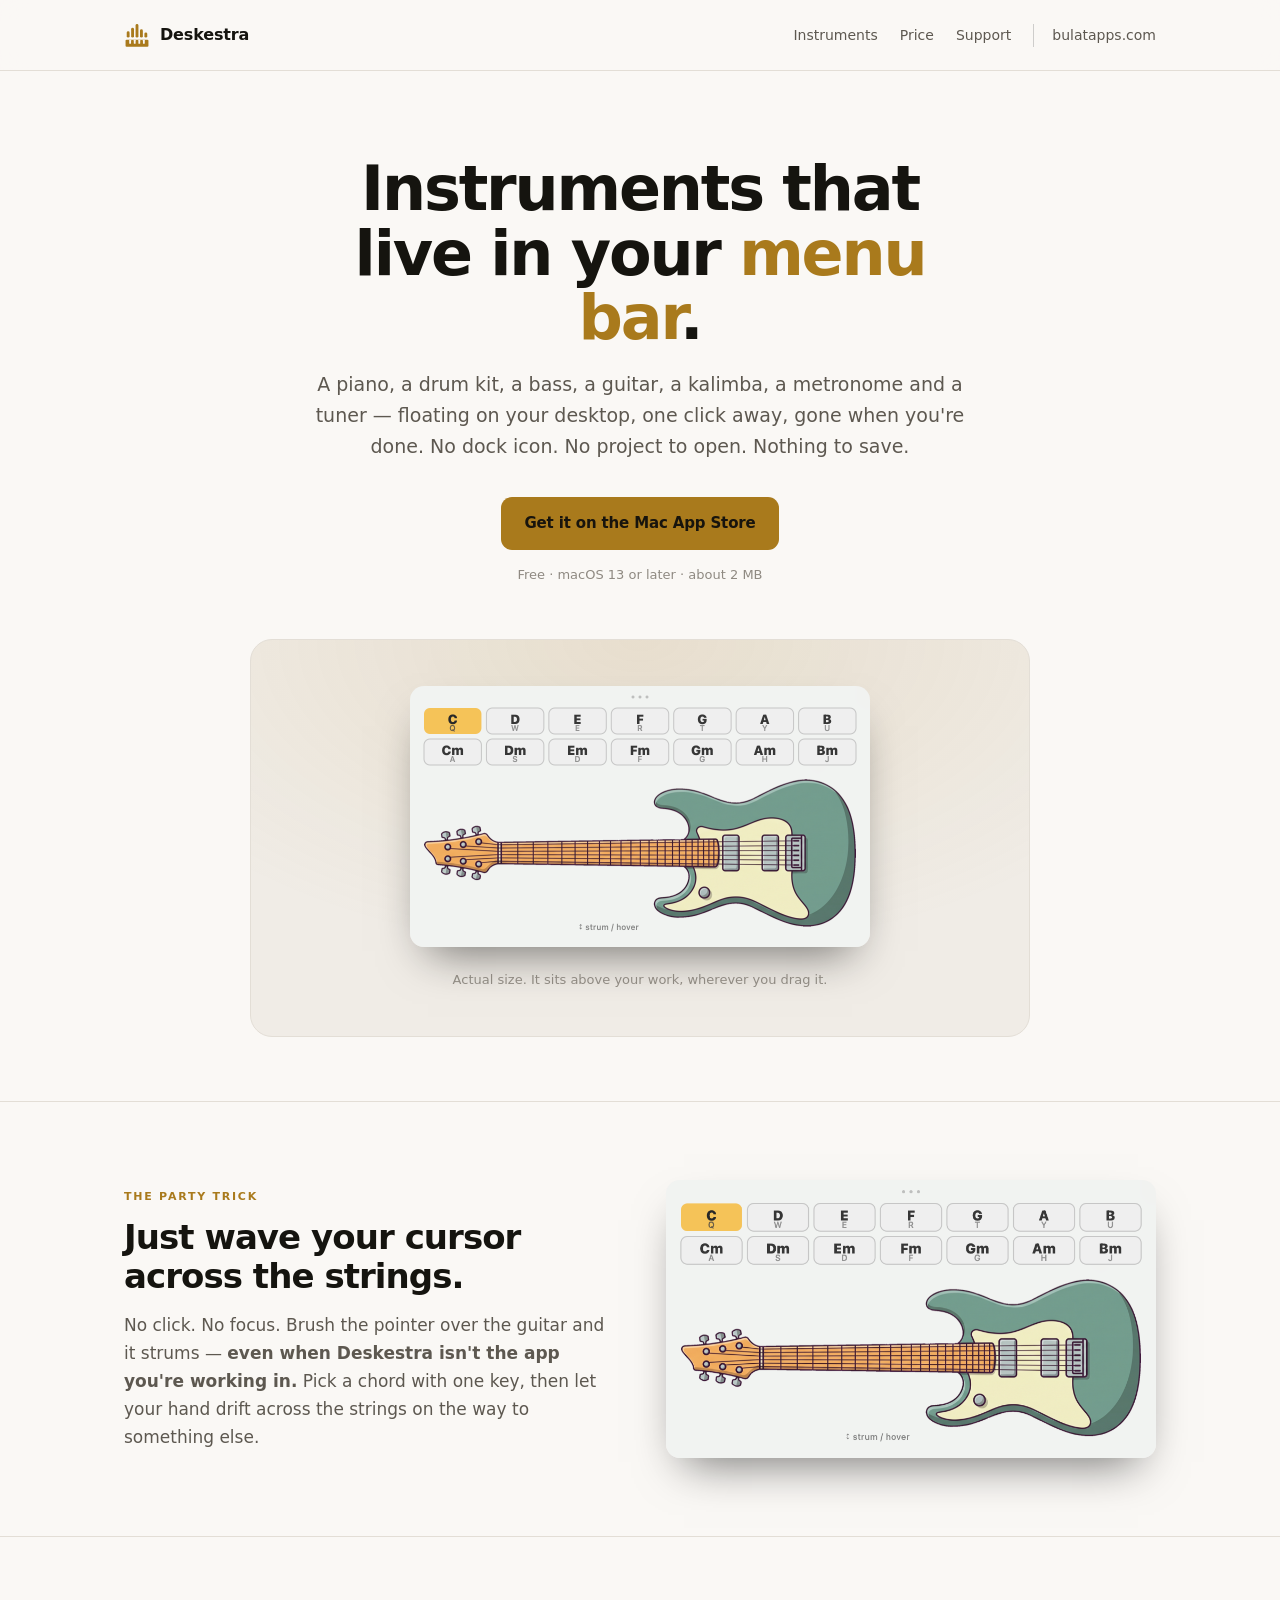
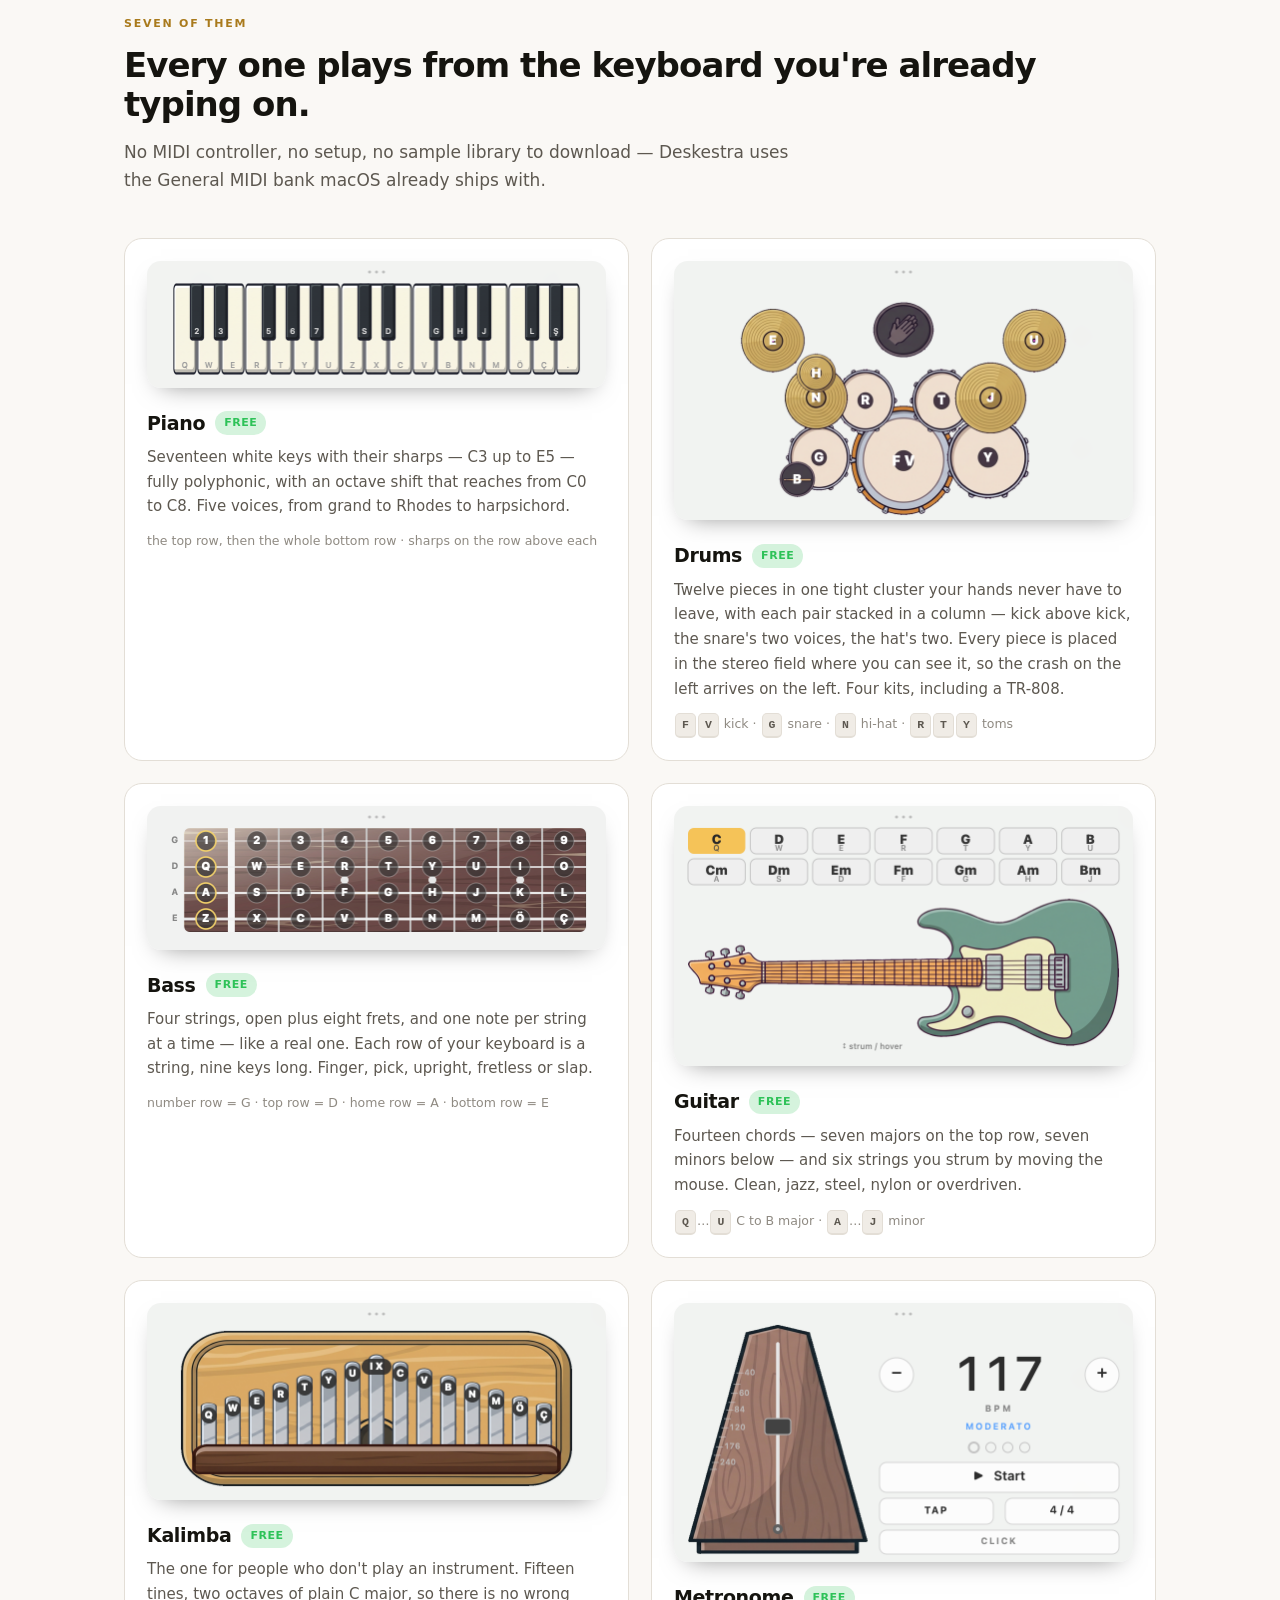
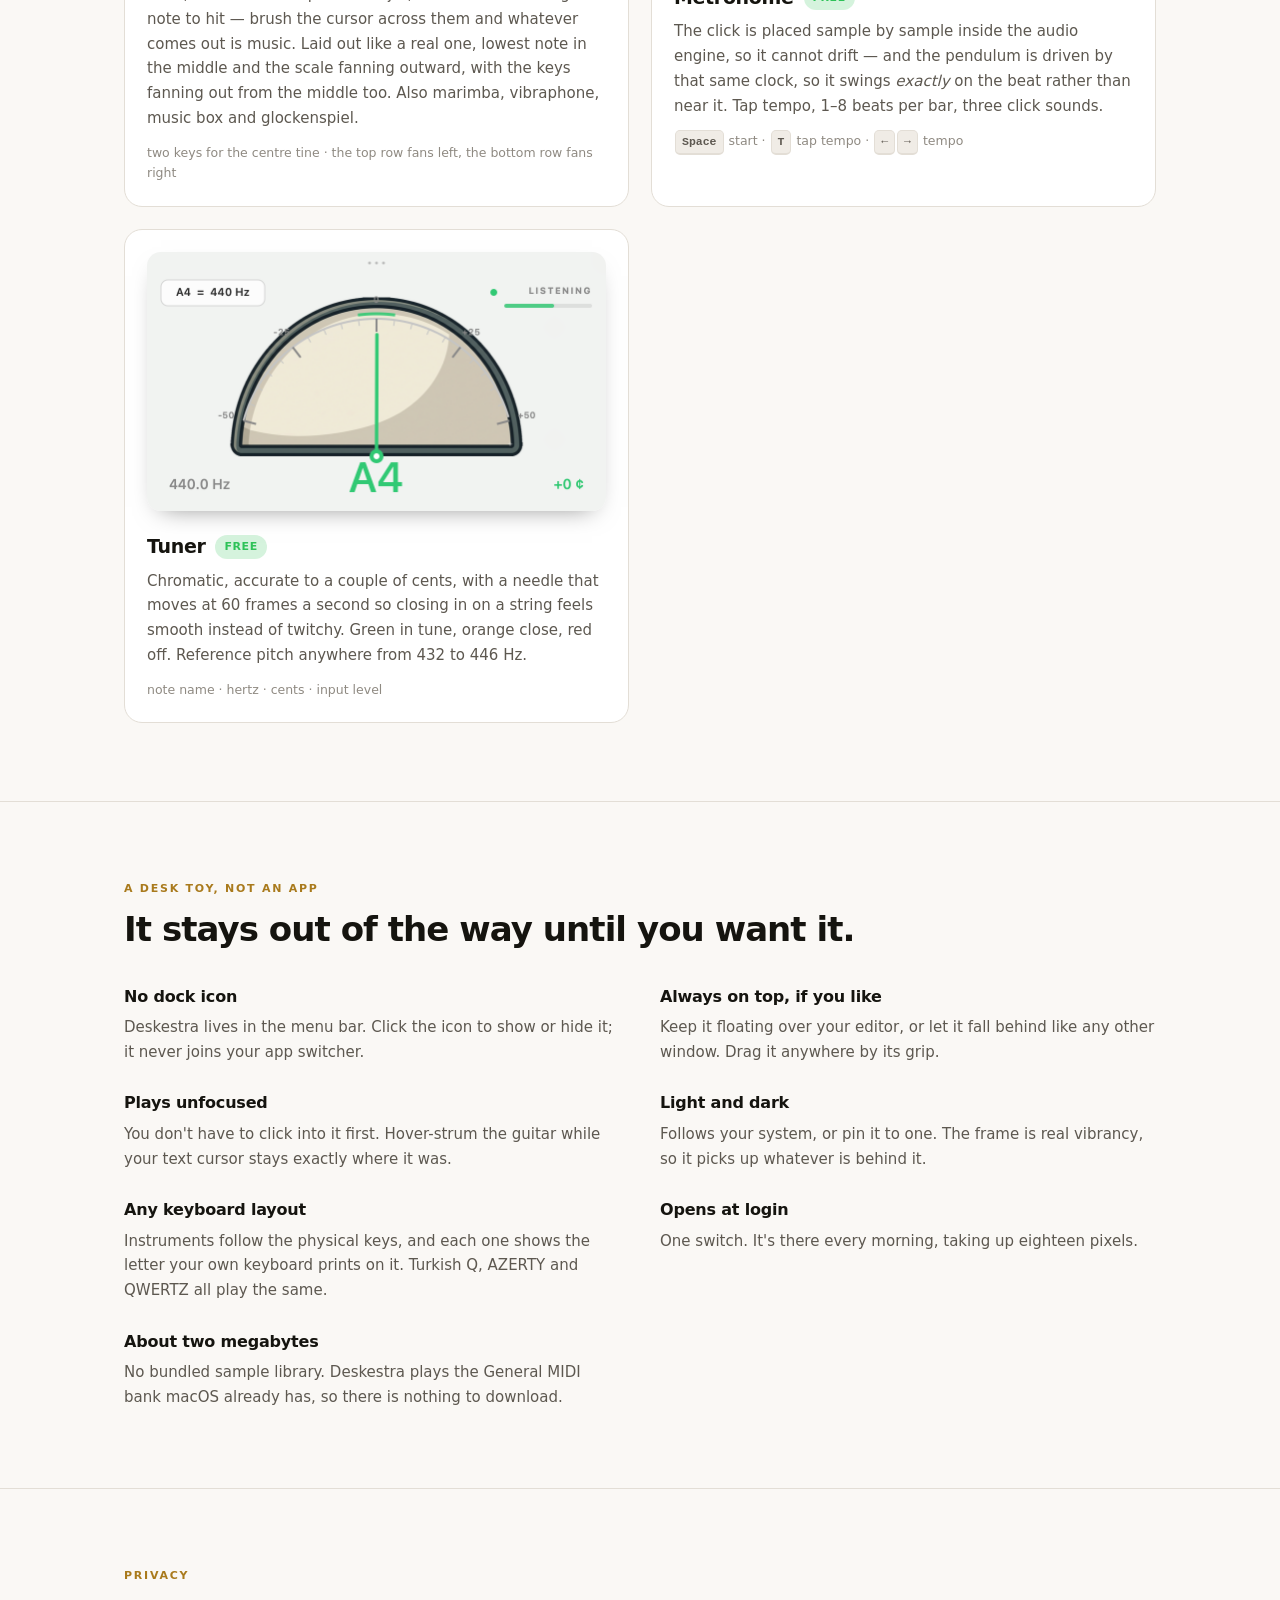
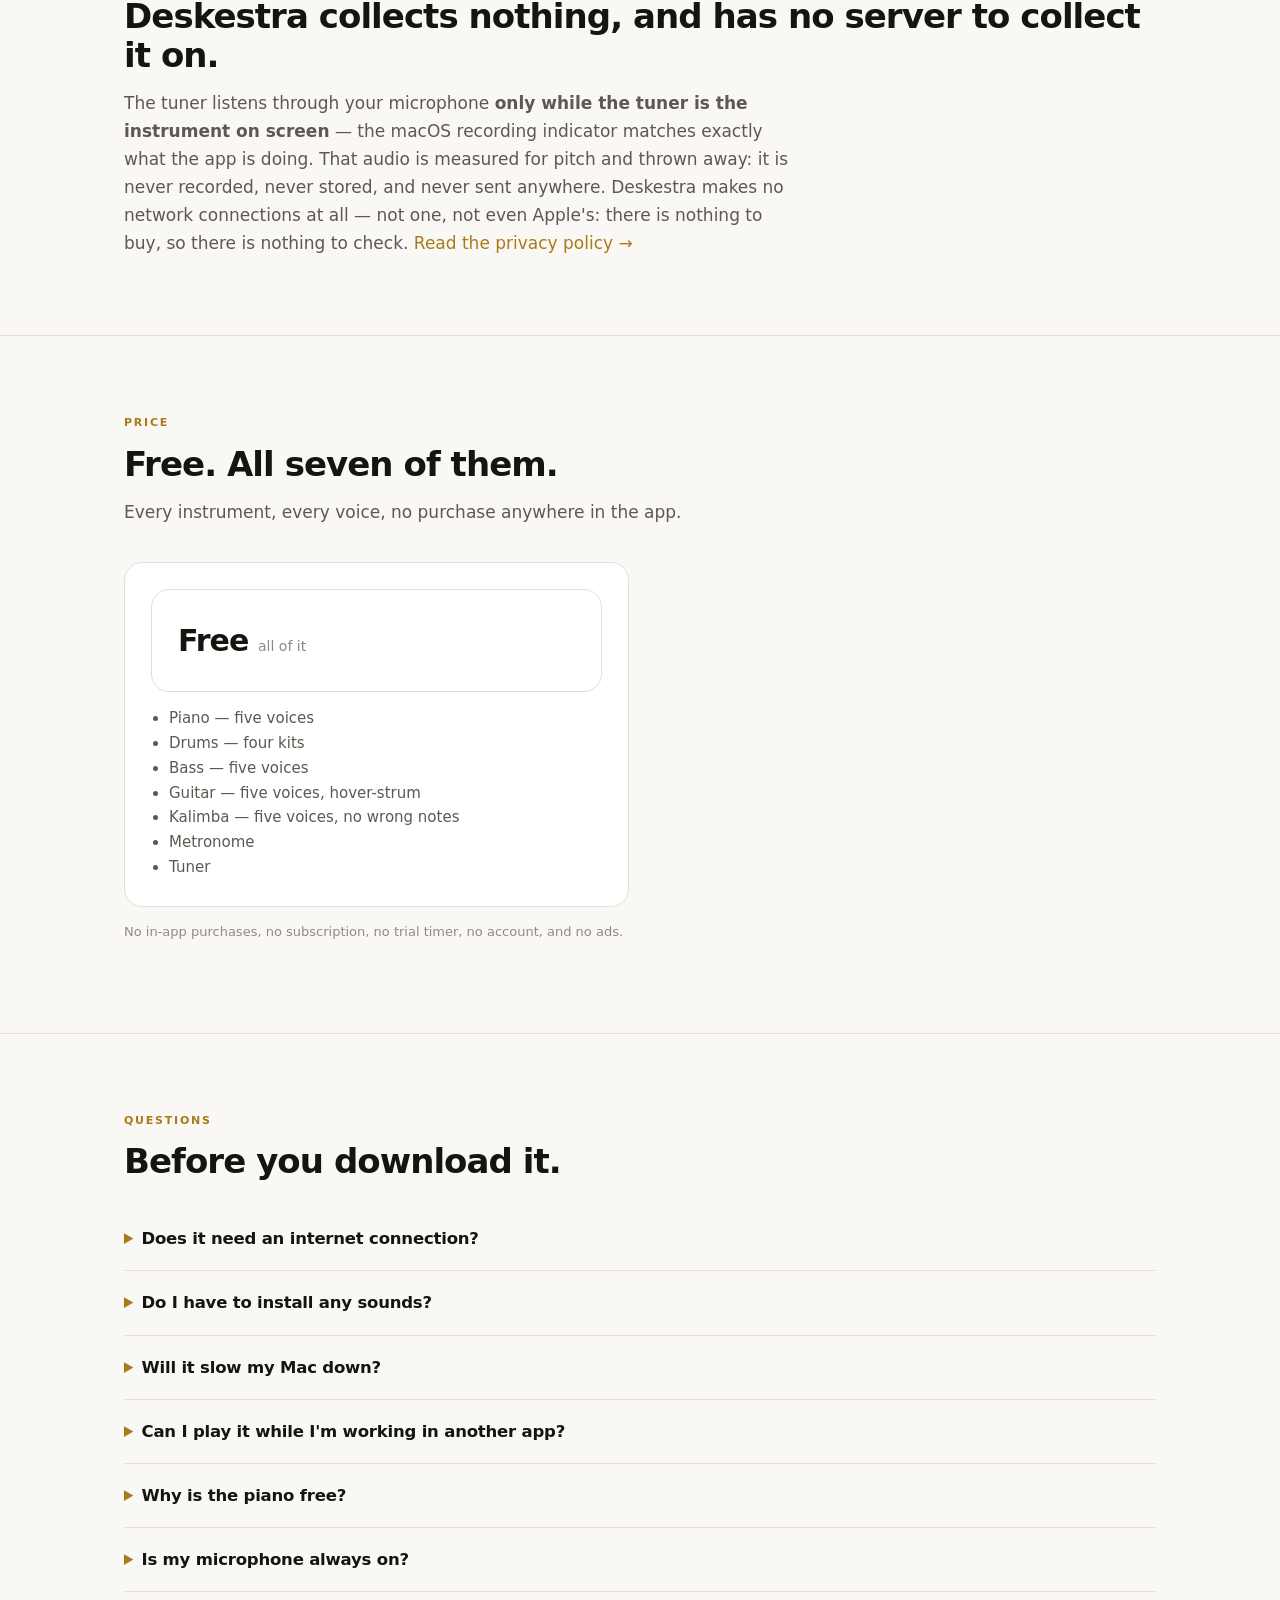
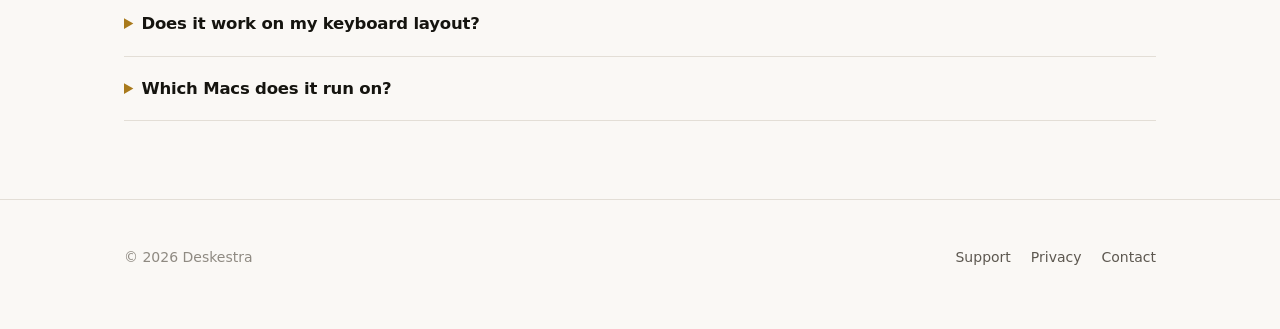
==== commit a74d0e88: "Site: sync from the app repository (385047d)" ====
--- a/index.html
+++ b/index.html
@@ -40,6 +40,7 @@
       <a href="#instruments">Instruments</a>
       <a href="#price">Price</a>
       <a href="support.html">Support</a>
+      <a class="hub" href="https://bulatapps.com/">bulatapps.com</a>
     </nav>
   </div>
 </header>
@@ -292,7 +293,7 @@
     <nav>
       <a href="support.html">Support</a>
       <a href="privacy.html">Privacy</a>
-      <a href="mailto:safabulatdev@icloud.com">Contact</a>
+      <a href="mailto:support@bulatapps.com">Contact</a>
     </nav>
   </div>
 </footer>
--- a/style.css
+++ b/style.css
@@ -185,5 +185,11 @@
     .feature { gap: 30px; }
     section { padding: 58px 0; }
     .hero { padding: 60px 0 44px; }
-    header nav { display: none; }
+    header nav a:not(.hub) { display: none; }
+    header nav a.hub { padding-left: 0; border-left: 0; }
 }
+
+/* bulatapps.com — the way out to the other apps. Last in the nav, set off by a hairline, and the one
+   link that stays when the nav folds away on a phone: a visitor who came for this app is the one
+   who has not seen the others yet. */
+header nav a.hub { padding-left: 18px; border-left: 1px solid rgba(127,127,127,.35); }
